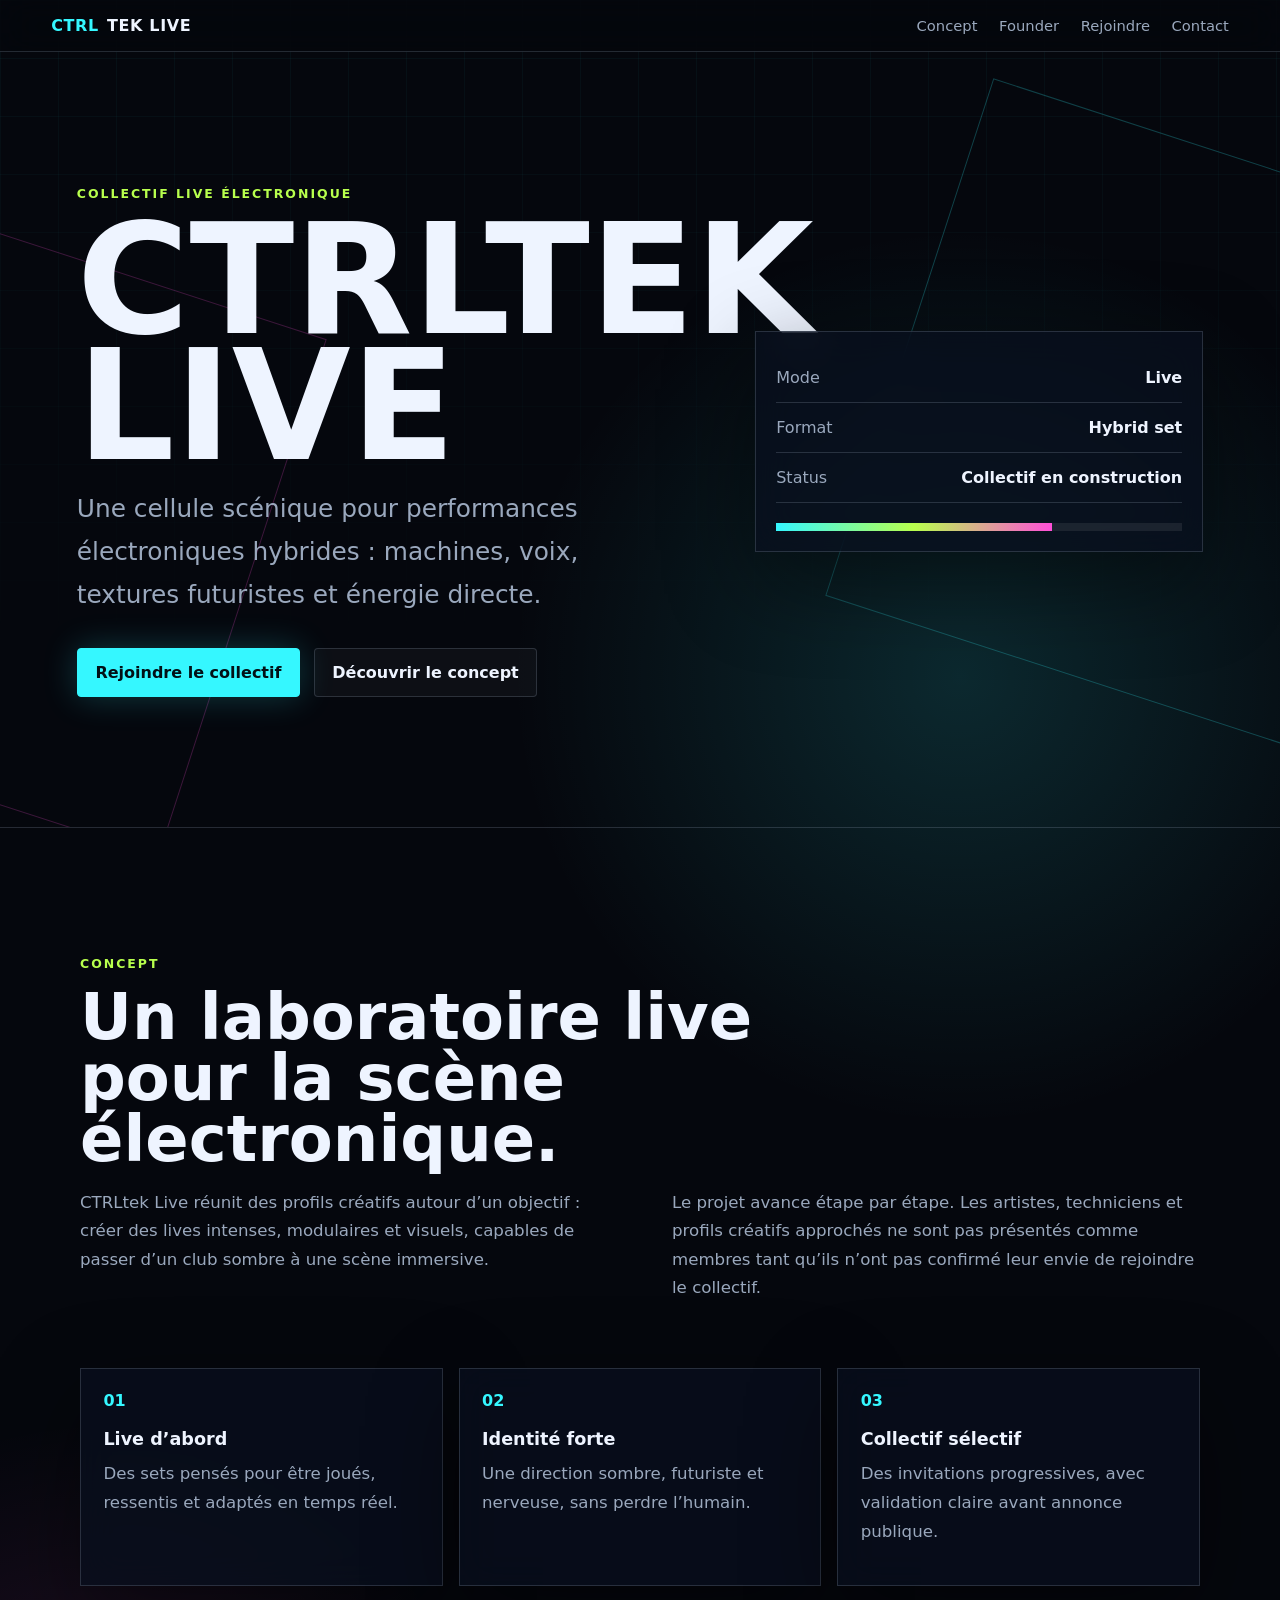
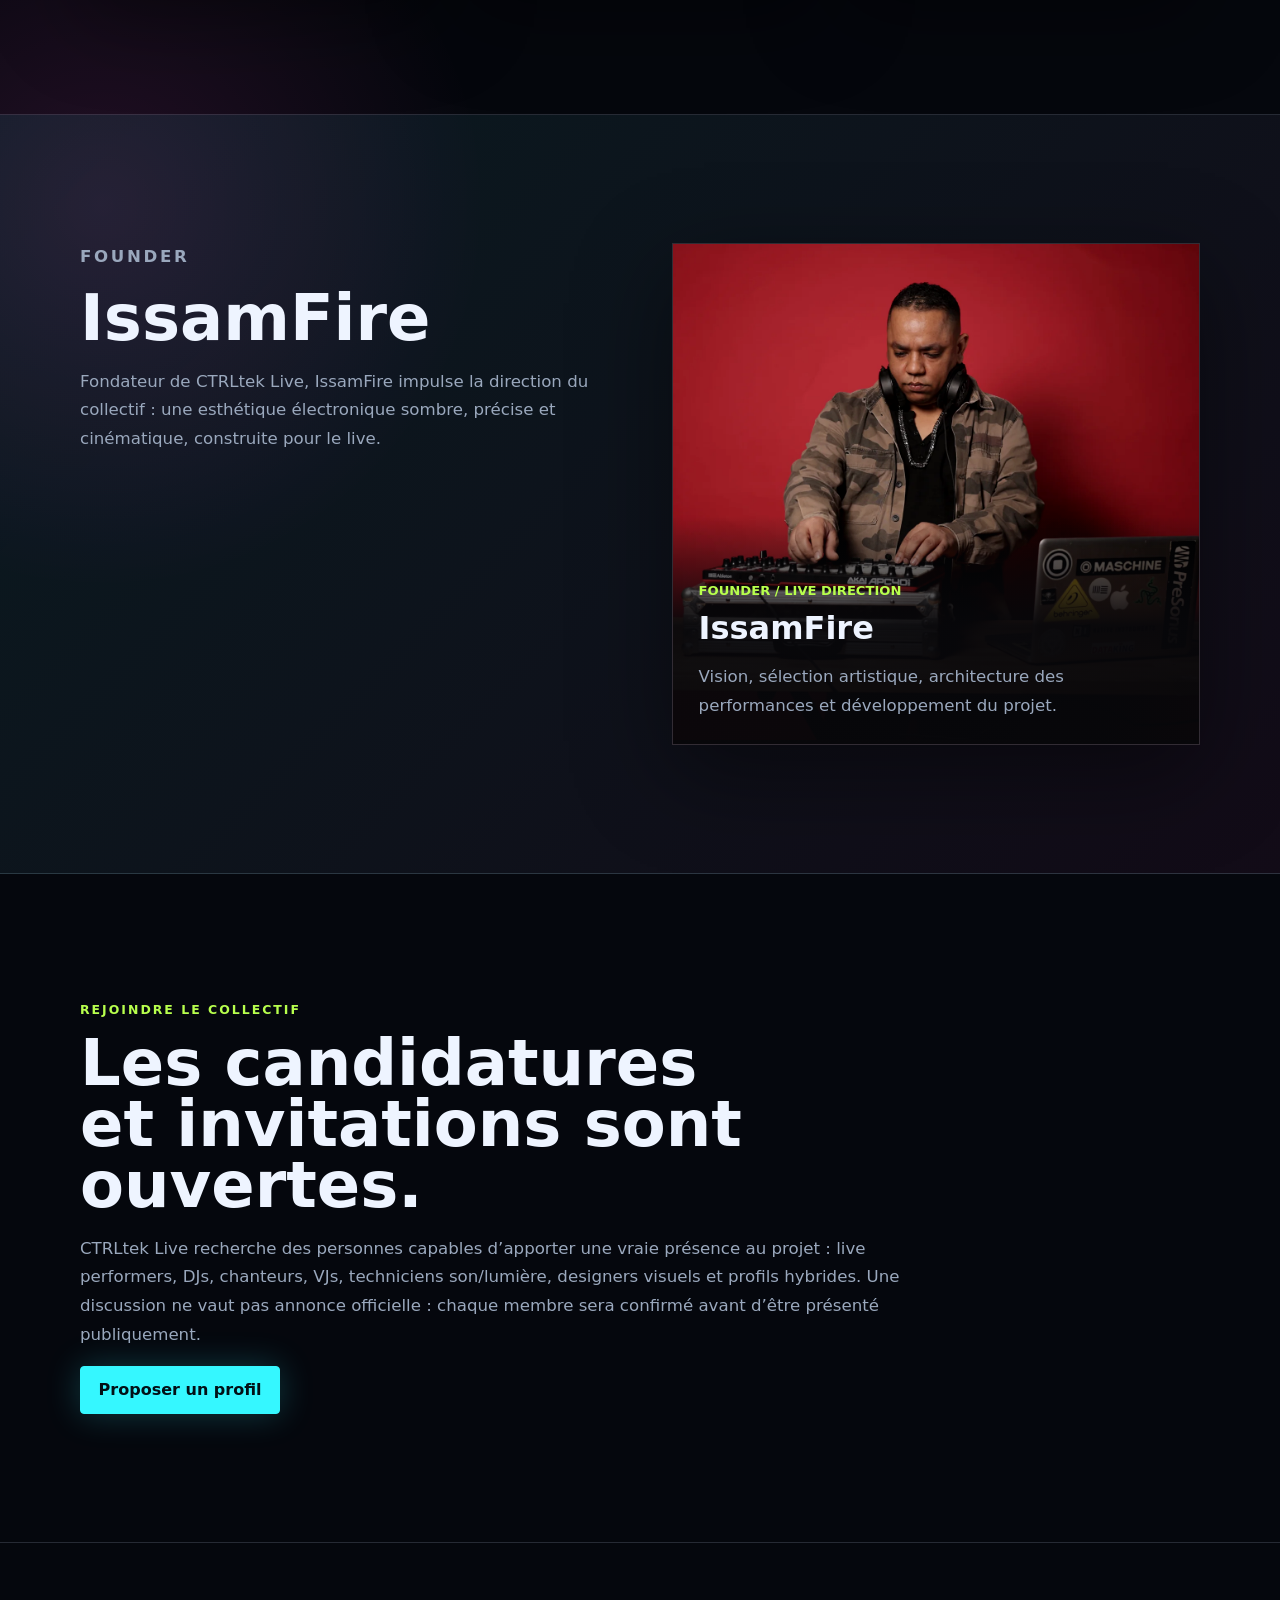
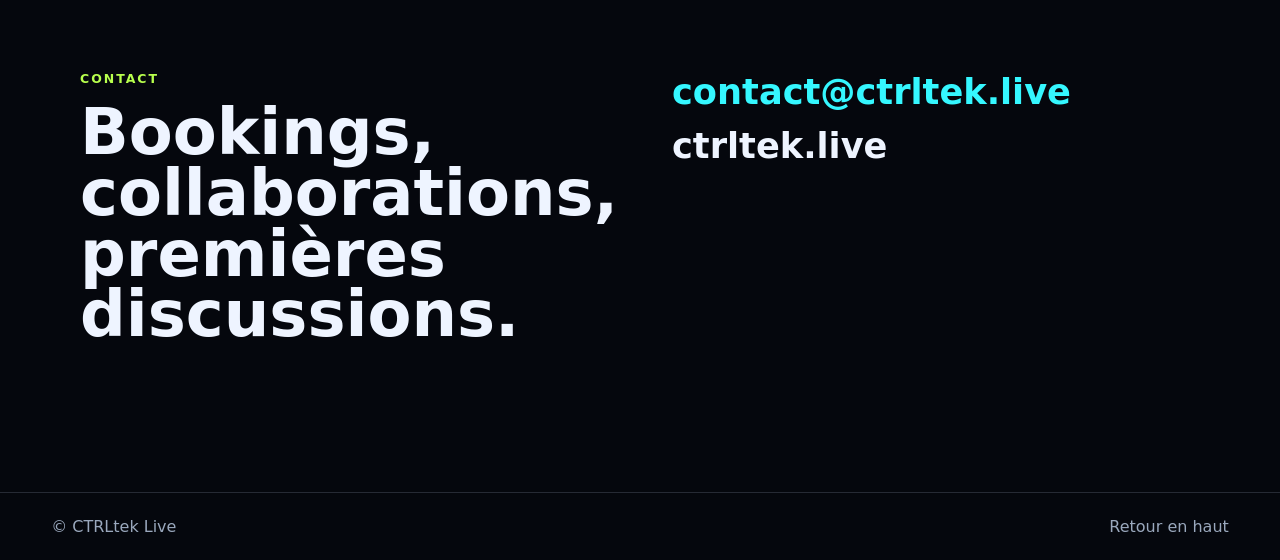
==== index.html @ afd97487 "Add files via upload" ====
<!doctype html>
<html lang="fr">
  <head>
    <meta charset="utf-8" />
    <meta name="viewport" content="width=device-width, initial-scale=1" />
    <title>CTRLtek Live | Collectif live électronique</title>
    <meta
      name="description"
      content="CTRLtek Live est un collectif live électronique fondé par IssamFire, pensé pour des performances immersives, hybrides et futuristes."
    />
    <meta property="og:title" content="CTRLtek Live" />
    <meta
      property="og:description"
      content="Collectif live électronique fondé par IssamFire. Performances immersives, machines, voix, énergie club et précision scénique."
    />
    <meta property="og:type" content="website" />
    <meta name="theme-color" content="#05070d" />
    <link rel="stylesheet" href="styles.css" />
  </head>
  <body>
    <header class="site-header" aria-label="Navigation principale">
      <a class="brand" href="#accueil" aria-label="CTRLtek Live accueil">
        <span class="brand-mark">CTRL</span><span>tek Live</span>
      </a>
      <nav>
        <a href="#concept">Concept</a>
        <a href="#founder">Founder</a>
        <a href="#rejoindre">Rejoindre</a>
        <a href="#contact">Contact</a>
      </nav>
    </header>

    <main>
      <section id="accueil" class="hero section-band">
        <div class="hero-grid" aria-hidden="true"></div>
        <div class="signal-orbit signal-one"></div>
        <div class="signal-orbit signal-two"></div>
        <div class="hero-content">
          <p class="eyebrow">Collectif live électronique</p>
          <h1>CTRLtek Live</h1>
          <p class="hero-copy">
            Une cellule scénique pour performances électroniques hybrides :
            machines, voix, textures futuristes et énergie directe.
          </p>
          <div class="hero-actions">
            <a class="button primary" href="#rejoindre">Rejoindre le collectif</a>
            <a class="button ghost" href="#concept">Découvrir le concept</a>
          </div>
        </div>
        <aside class="live-panel" aria-label="Signal CTRLtek Live">
          <div class="panel-row">
            <span>Mode</span>
            <strong>Live</strong>
          </div>
          <div class="panel-row">
            <span>Format</span>
            <strong>Hybrid set</strong>
          </div>
          <div class="panel-row">
            <span>Status</span>
            <strong>Collectif en construction</strong>
          </div>
          <div class="meter" aria-hidden="true"><span></span></div>
        </aside>
      </section>

      <section id="concept" class="section-band concept">
        <div class="section-inner">
          <p class="eyebrow">Concept</p>
          <h2>Un laboratoire live pour la scène électronique.</h2>
          <div class="split">
            <p>
              CTRLtek Live réunit des profils créatifs autour d’un objectif :
              créer des lives intenses, modulaires et visuels, capables de
              passer d’un club sombre à une scène immersive.
            </p>
            <p>
              Le projet avance étape par étape. Les artistes, techniciens et
              profils créatifs approchés ne sont pas présentés comme membres
              tant qu’ils n’ont pas confirmé leur envie de rejoindre le collectif.
            </p>
          </div>
          <div class="principles">
            <article>
              <span>01</span>
              <h3>Live d’abord</h3>
              <p>Des sets pensés pour être joués, ressentis et adaptés en temps réel.</p>
            </article>
            <article>
              <span>02</span>
              <h3>Identité forte</h3>
              <p>Une direction sombre, futuriste et nerveuse, sans perdre l’humain.</p>
            </article>
            <article>
              <span>03</span>
              <h3>Collectif sélectif</h3>
              <p>Des invitations progressives, avec validation claire avant annonce publique.</p>
            </article>
          </div>
        </div>
      </section>

      <section id="founder" class="section-band founder">
        <div class="section-inner founder-layout">
          <div>
            <p class="eyebrow">Founder</p>
            <h2>IssamFire</h2>
            <p>
              Fondateur de CTRLtek Live, IssamFire impulse la direction du
              collectif : une esthétique électronique sombre, précise et
              cinématique, construite pour le live.
            </p>
          </div>
          <figure class="founder-card">
            <img
              src="assets/issamfire-founder.webp"
              alt="IssamFire en performance live avec son contrôleur et son ordinateur"
              width="1800"
              height="1200"
              loading="lazy"
            />
            <figcaption class="founder-caption">
              <span class="role">Founder / Live direction</span>
              <strong>IssamFire</strong>
              <p>
                Vision, sélection artistique, architecture des performances et
                développement du projet.
              </p>
            </figcaption>
          </figure>
        </div>
      </section>

      <section id="rejoindre" class="section-band join">
        <div class="section-inner">
          <p class="eyebrow">Rejoindre le collectif</p>
          <h2>Les candidatures et invitations sont ouvertes.</h2>
          <p class="wide-copy">
            CTRLtek Live recherche des personnes capables d’apporter une vraie
            présence au projet : live performers, DJs, chanteurs, VJs, techniciens
            son/lumière, designers visuels et profils hybrides. Une discussion
            ne vaut pas annonce officielle : chaque membre sera confirmé avant
            d’être présenté publiquement.
          </p>
          <a class="button primary" href="mailto:contact@ctrltek.live?subject=Rejoindre%20CTRLtek%20Live">
            Proposer un profil
          </a>
        </div>
      </section>

      <section id="contact" class="section-band contact">
        <div class="section-inner contact-layout">
          <div>
            <p class="eyebrow">Contact</p>
            <h2>Bookings, collaborations, premières discussions.</h2>
          </div>
          <div class="contact-lines">
            <a href="mailto:contact@ctrltek.live">contact@ctrltek.live</a>
            <span>ctrltek.live</span>
          </div>
        </div>
      </section>
    </main>

    <footer>
      <span>© <span id="year"></span> CTRLtek Live</span>
      <a href="#accueil">Retour en haut</a>
    </footer>

    <script src="script.js"></script>
  </body>
</html>
---- styles.css ----
:root {
  color-scheme: dark;
  --bg: #05070d;
  --bg-soft: #0a1020;
  --text: #eef4ff;
  --muted: #9aa8bd;
  --line: rgba(154, 168, 189, 0.22);
  --cyan: #35f7ff;
  --acid: #b8ff4d;
  --pink: #ff4fd8;
  --panel: rgba(9, 16, 30, 0.74);
  --shadow: 0 28px 90px rgba(0, 0, 0, 0.45);
}

* {
  box-sizing: border-box;
}

html {
  scroll-behavior: smooth;
}

body {
  margin: 0;
  font-family:
    Inter, ui-sans-serif, system-ui, -apple-system, BlinkMacSystemFont, "Segoe UI",
    sans-serif;
  background:
    radial-gradient(circle at 75% 18%, rgba(53, 247, 255, 0.14), transparent 28rem),
    radial-gradient(circle at 8% 48%, rgba(255, 79, 216, 0.12), transparent 24rem),
    var(--bg);
  color: var(--text);
  min-height: 100vh;
}

a {
  color: inherit;
}

.site-header {
  position: fixed;
  z-index: 20;
  top: 0;
  left: 0;
  right: 0;
  display: flex;
  align-items: center;
  justify-content: space-between;
  gap: 1.5rem;
  padding: 1rem clamp(1rem, 4vw, 3.5rem);
  border-bottom: 1px solid var(--line);
  background: rgba(5, 7, 13, 0.76);
  backdrop-filter: blur(18px);
}

.brand {
  display: inline-flex;
  align-items: center;
  gap: 0.5rem;
  font-weight: 800;
  text-decoration: none;
  letter-spacing: 0.04em;
  text-transform: uppercase;
}

.brand-mark {
  color: var(--cyan);
}

nav {
  display: flex;
  align-items: center;
  gap: clamp(0.65rem, 2vw, 1.35rem);
  color: var(--muted);
  font-size: 0.92rem;
}

nav a,
footer a {
  text-decoration: none;
}

nav a:hover,
footer a:hover {
  color: var(--cyan);
}

.section-band {
  position: relative;
  border-bottom: 1px solid var(--line);
  overflow: hidden;
}

.hero {
  min-height: 92vh;
  display: grid;
  grid-template-columns: minmax(0, 1fr) minmax(18rem, 28rem);
  align-items: center;
  gap: clamp(2rem, 6vw, 6rem);
  padding: 7.5rem clamp(1rem, 6vw, 5rem) 4rem;
}

.hero-grid {
  position: absolute;
  inset: 0;
  opacity: 0.34;
  background-image:
    linear-gradient(rgba(53, 247, 255, 0.12) 1px, transparent 1px),
    linear-gradient(90deg, rgba(53, 247, 255, 0.12) 1px, transparent 1px);
  background-size: 58px 58px;
  mask-image: linear-gradient(to bottom, black, transparent 82%);
}

.signal-orbit {
  position: absolute;
  width: 34rem;
  aspect-ratio: 1;
  border: 1px solid rgba(53, 247, 255, 0.24);
  transform: rotate(18deg);
}

.signal-one {
  right: -10rem;
  top: 18%;
}

.signal-two {
  left: -18rem;
  bottom: 5%;
  border-color: rgba(255, 79, 216, 0.22);
}

.hero-content,
.live-panel,
.section-inner {
  position: relative;
  z-index: 1;
}

.eyebrow {
  margin: 0 0 1rem;
  color: var(--acid);
  font-size: 0.78rem;
  font-weight: 800;
  letter-spacing: 0.16em;
  text-transform: uppercase;
}

h1,
h2,
h3,
p {
  margin-top: 0;
}

h1 {
  margin-bottom: 1.2rem;
  max-width: 10ch;
  font-size: clamp(4rem, 12vw, 10.5rem);
  line-height: 0.82;
  letter-spacing: 0;
  text-transform: uppercase;
}

h2 {
  margin-bottom: 1.2rem;
  max-width: 16ch;
  font-size: clamp(2.2rem, 5vw, 5rem);
  line-height: 0.95;
  letter-spacing: 0;
}

h3 {
  margin-bottom: 0.7rem;
  font-size: 1.1rem;
}

.hero-copy,
.wide-copy,
.split p,
.founder p,
.principles p,
.founder-card p {
  color: var(--muted);
  font-size: 1.04rem;
  line-height: 1.72;
}

.hero-copy {
  max-width: 42rem;
  font-size: clamp(1.15rem, 2vw, 1.55rem);
}

.hero-actions {
  display: flex;
  flex-wrap: wrap;
  gap: 0.85rem;
  margin-top: 2rem;
}

.button {
  display: inline-flex;
  align-items: center;
  justify-content: center;
  min-height: 3rem;
  padding: 0.85rem 1.1rem;
  border: 1px solid var(--line);
  border-radius: 4px;
  font-weight: 800;
  text-decoration: none;
}

.button.primary {
  background: var(--cyan);
  color: #021016;
  border-color: var(--cyan);
  box-shadow: 0 0 34px rgba(53, 247, 255, 0.22);
}

.button.ghost {
  color: var(--text);
  background: rgba(255, 255, 255, 0.035);
}

.live-panel,
.founder-card,
.principles article {
  border: 1px solid var(--line);
  background: var(--panel);
  box-shadow: var(--shadow);
  backdrop-filter: blur(18px);
}

.live-panel {
  padding: 1.25rem;
  max-width: 28rem;
}

.panel-row {
  display: flex;
  justify-content: space-between;
  gap: 1rem;
  padding: 0.95rem 0;
  border-bottom: 1px solid var(--line);
}

.panel-row span {
  color: var(--muted);
}

.panel-row strong {
  text-align: right;
}

.meter {
  height: 0.45rem;
  margin-top: 1.25rem;
  background: rgba(255, 255, 255, 0.08);
  overflow: hidden;
}

.meter span {
  display: block;
  width: 68%;
  height: 100%;
  background: linear-gradient(90deg, var(--cyan), var(--acid), var(--pink));
  animation: pulse 2.4s ease-in-out infinite;
}

.section-inner {
  width: min(1120px, calc(100% - 2rem));
  margin: 0 auto;
  padding: clamp(4.5rem, 10vw, 8rem) 0;
}

.split,
.founder-layout,
.contact-layout {
  display: grid;
  grid-template-columns: minmax(0, 1fr) minmax(0, 1fr);
  gap: clamp(1.5rem, 5vw, 4rem);
}

.principles {
  display: grid;
  grid-template-columns: repeat(3, minmax(0, 1fr));
  gap: 1rem;
  margin-top: 3rem;
}

.principles article {
  padding: 1.4rem;
}

.principles span {
  display: block;
  margin-bottom: 1.2rem;
  color: var(--cyan);
  font-weight: 900;
}

.founder {
  background: linear-gradient(135deg, rgba(53, 247, 255, 0.08), rgba(255, 79, 216, 0.05));
}

.founder-card {
  align-self: start;
  position: relative;
  min-height: 31rem;
  margin: 0;
  overflow: hidden;
  background: #14090d;
}

.founder-card img {
  width: 100%;
  height: 100%;
  min-height: 31rem;
  object-fit: cover;
  object-position: 53% center;
  filter: saturate(0.92) contrast(1.05);
}

.founder-caption {
  position: absolute;
  inset: auto 0 0;
  padding: 4rem 1.6rem 1.5rem;
  background: linear-gradient(transparent, rgba(7, 7, 10, 0.96) 48%);
}

.founder-caption strong {
  display: block;
  margin: 0.6rem 0 1rem;
  font-size: 2rem;
}

.founder-caption p {
  max-width: 32rem;
  margin-bottom: 0;
}

.role {
  color: var(--acid);
  font-size: 0.82rem;
  font-weight: 800;
  text-transform: uppercase;
}

.wide-copy {
  max-width: 52rem;
}

.contact-lines {
  display: grid;
  gap: 0.8rem;
  align-content: start;
  font-size: clamp(1.25rem, 3vw, 2.2rem);
  font-weight: 800;
}

.contact-lines a {
  color: var(--cyan);
  text-decoration: none;
}

footer {
  display: flex;
  justify-content: space-between;
  gap: 1rem;
  padding: 1.5rem clamp(1rem, 4vw, 3.5rem);
  color: var(--muted);
}

@keyframes pulse {
  0%,
  100% {
    transform: translateX(-10%);
  }
  50% {
    transform: translateX(54%);
  }
}

@media (max-width: 820px) {
  .site-header {
    position: sticky;
    align-items: flex-start;
    flex-direction: column;
  }

  nav {
    width: 100%;
    overflow-x: auto;
    padding-bottom: 0.2rem;
  }

  .hero,
  .split,
  .founder-layout,
  .contact-layout,
  .principles {
    grid-template-columns: 1fr;
  }

  .hero {
    min-height: auto;
    padding-top: 4.8rem;
  }

  h1 {
    font-size: clamp(3.7rem, 22vw, 6rem);
  }

  h2 {
    font-size: clamp(2.1rem, 13vw, 3.4rem);
  }

  footer {
    flex-direction: column;
  }
}
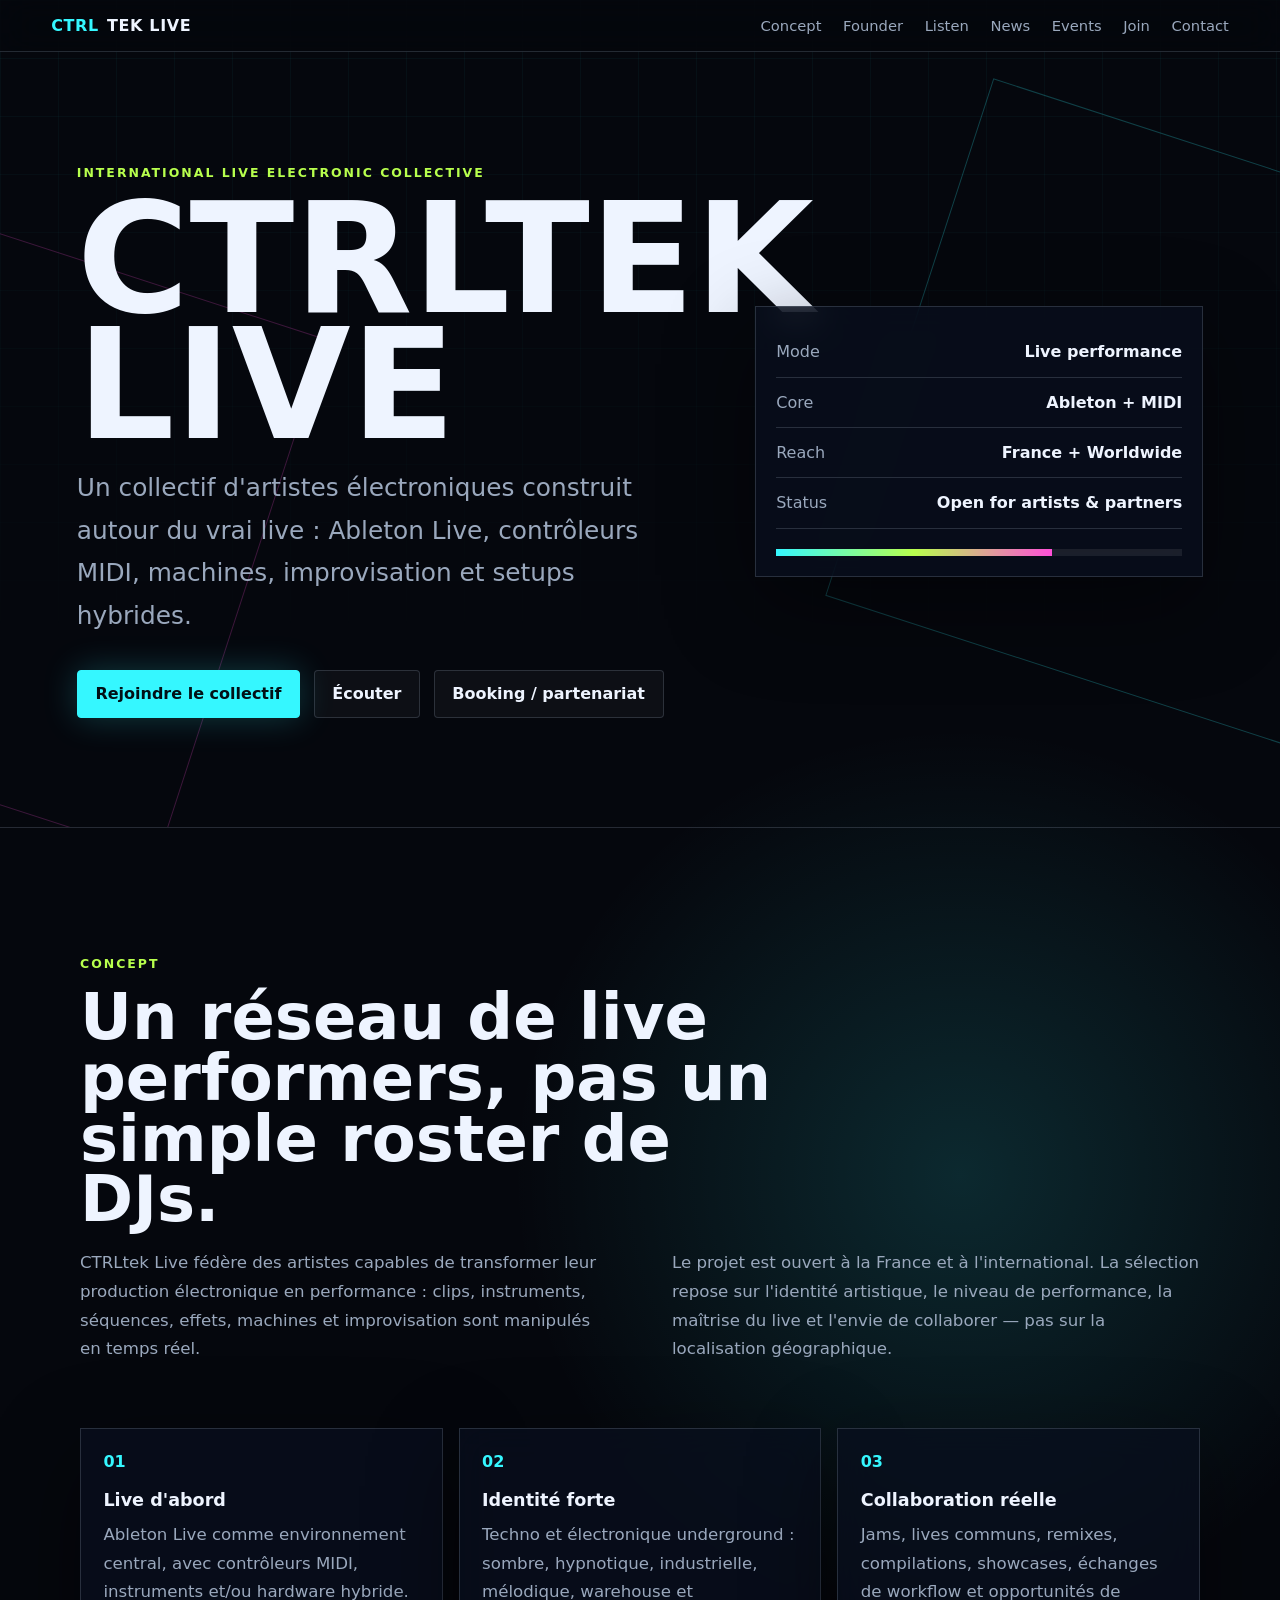
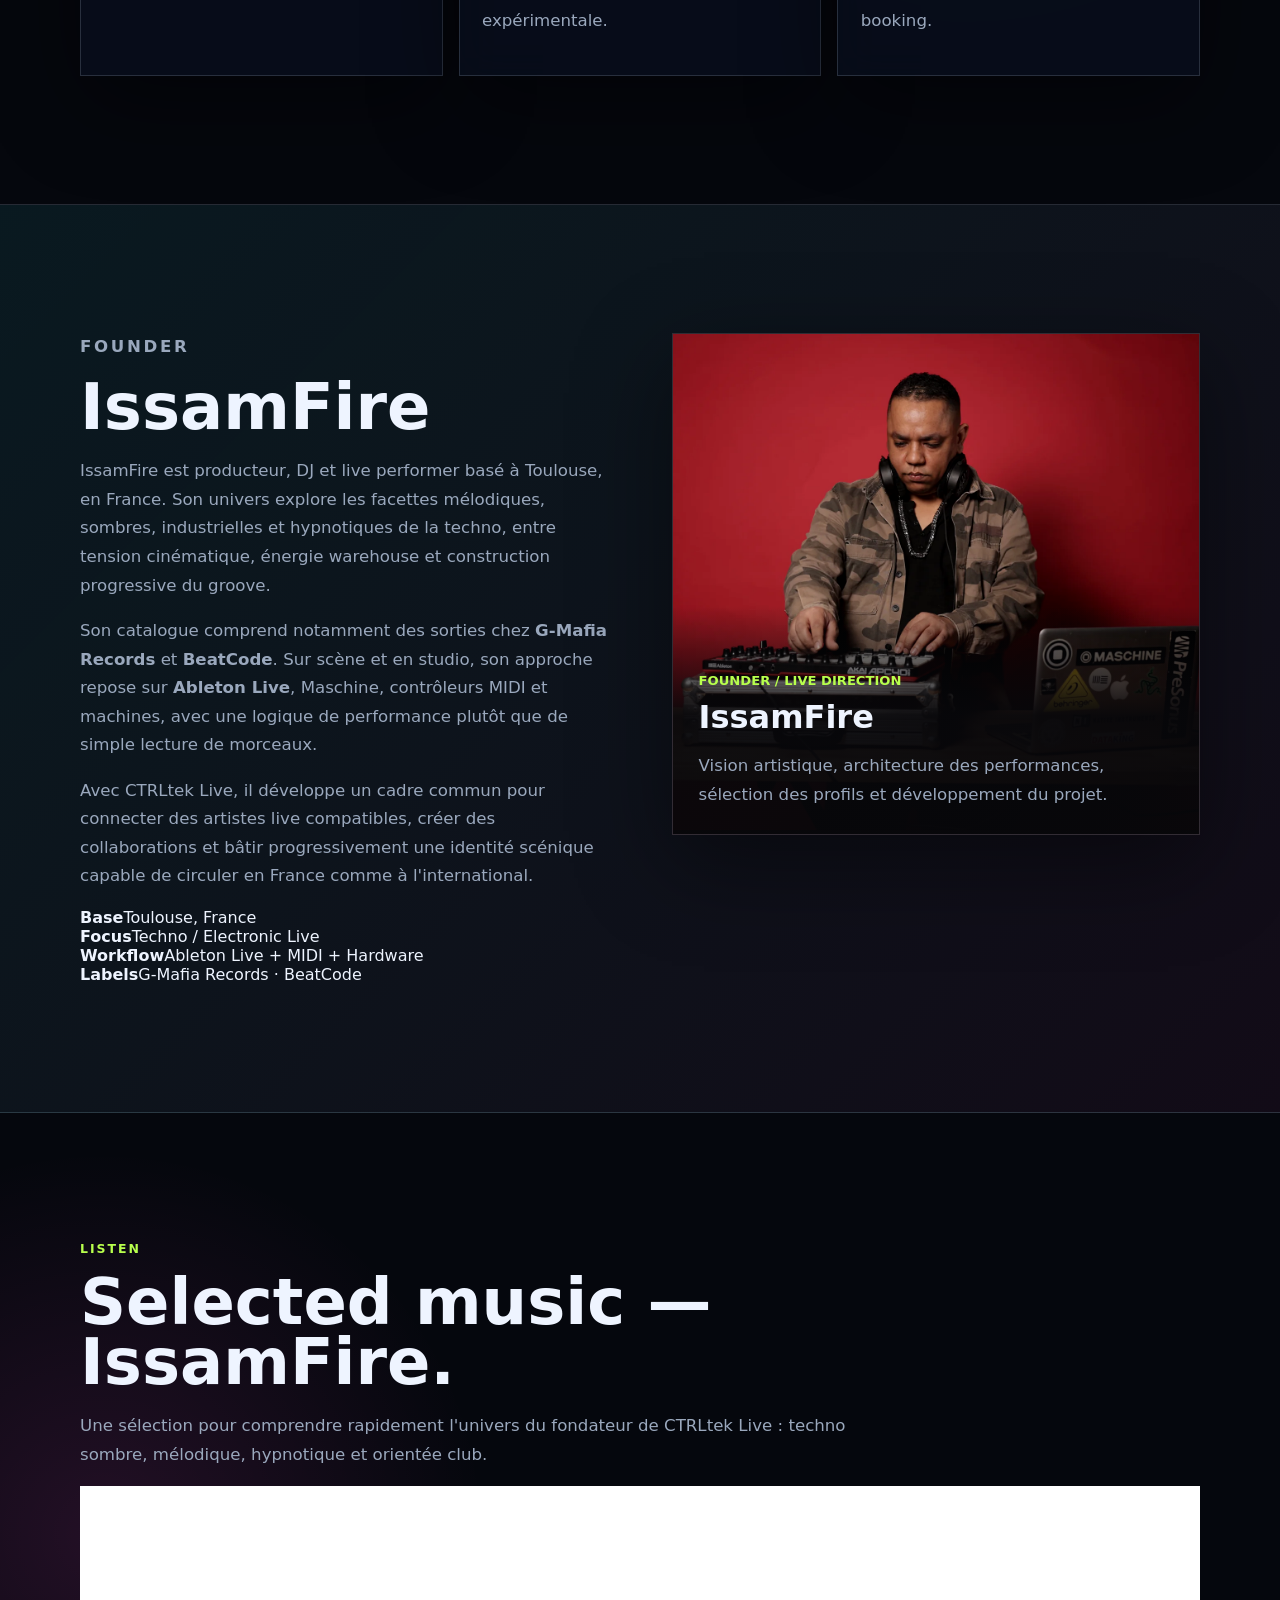
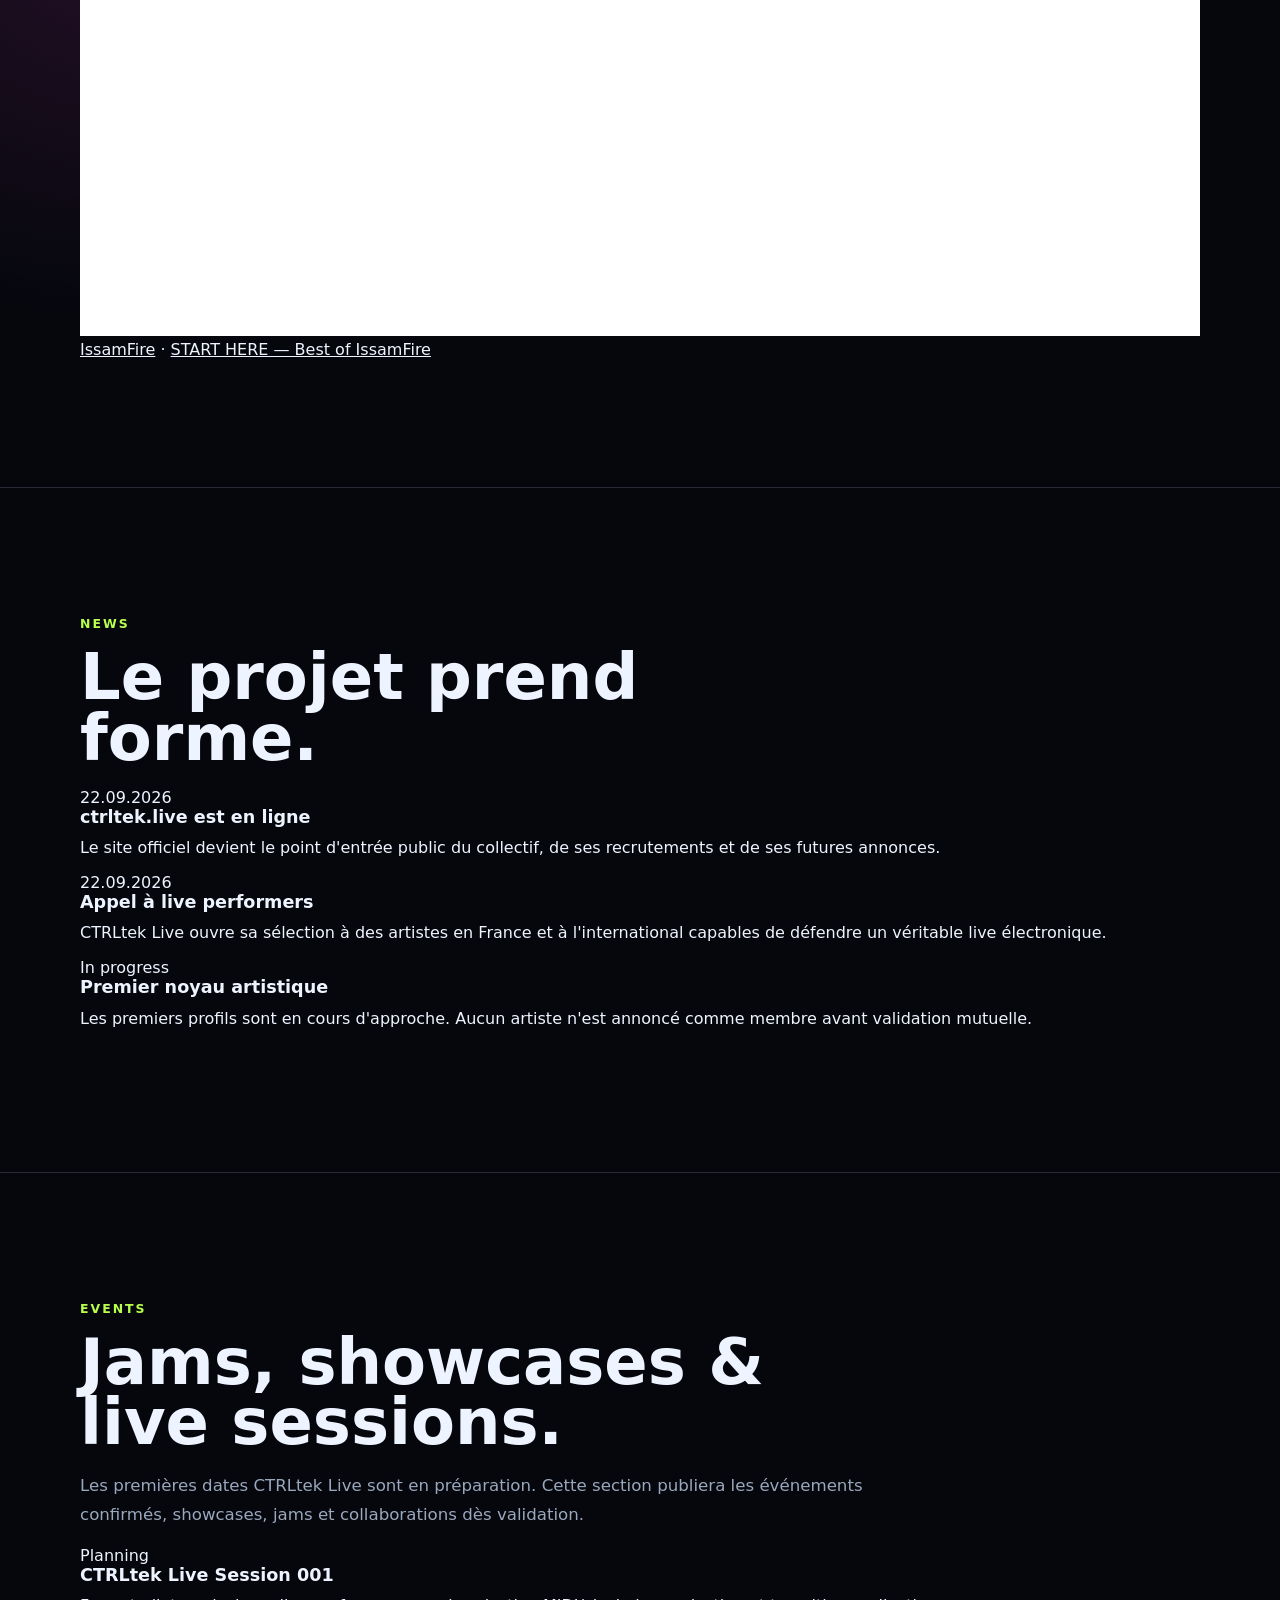
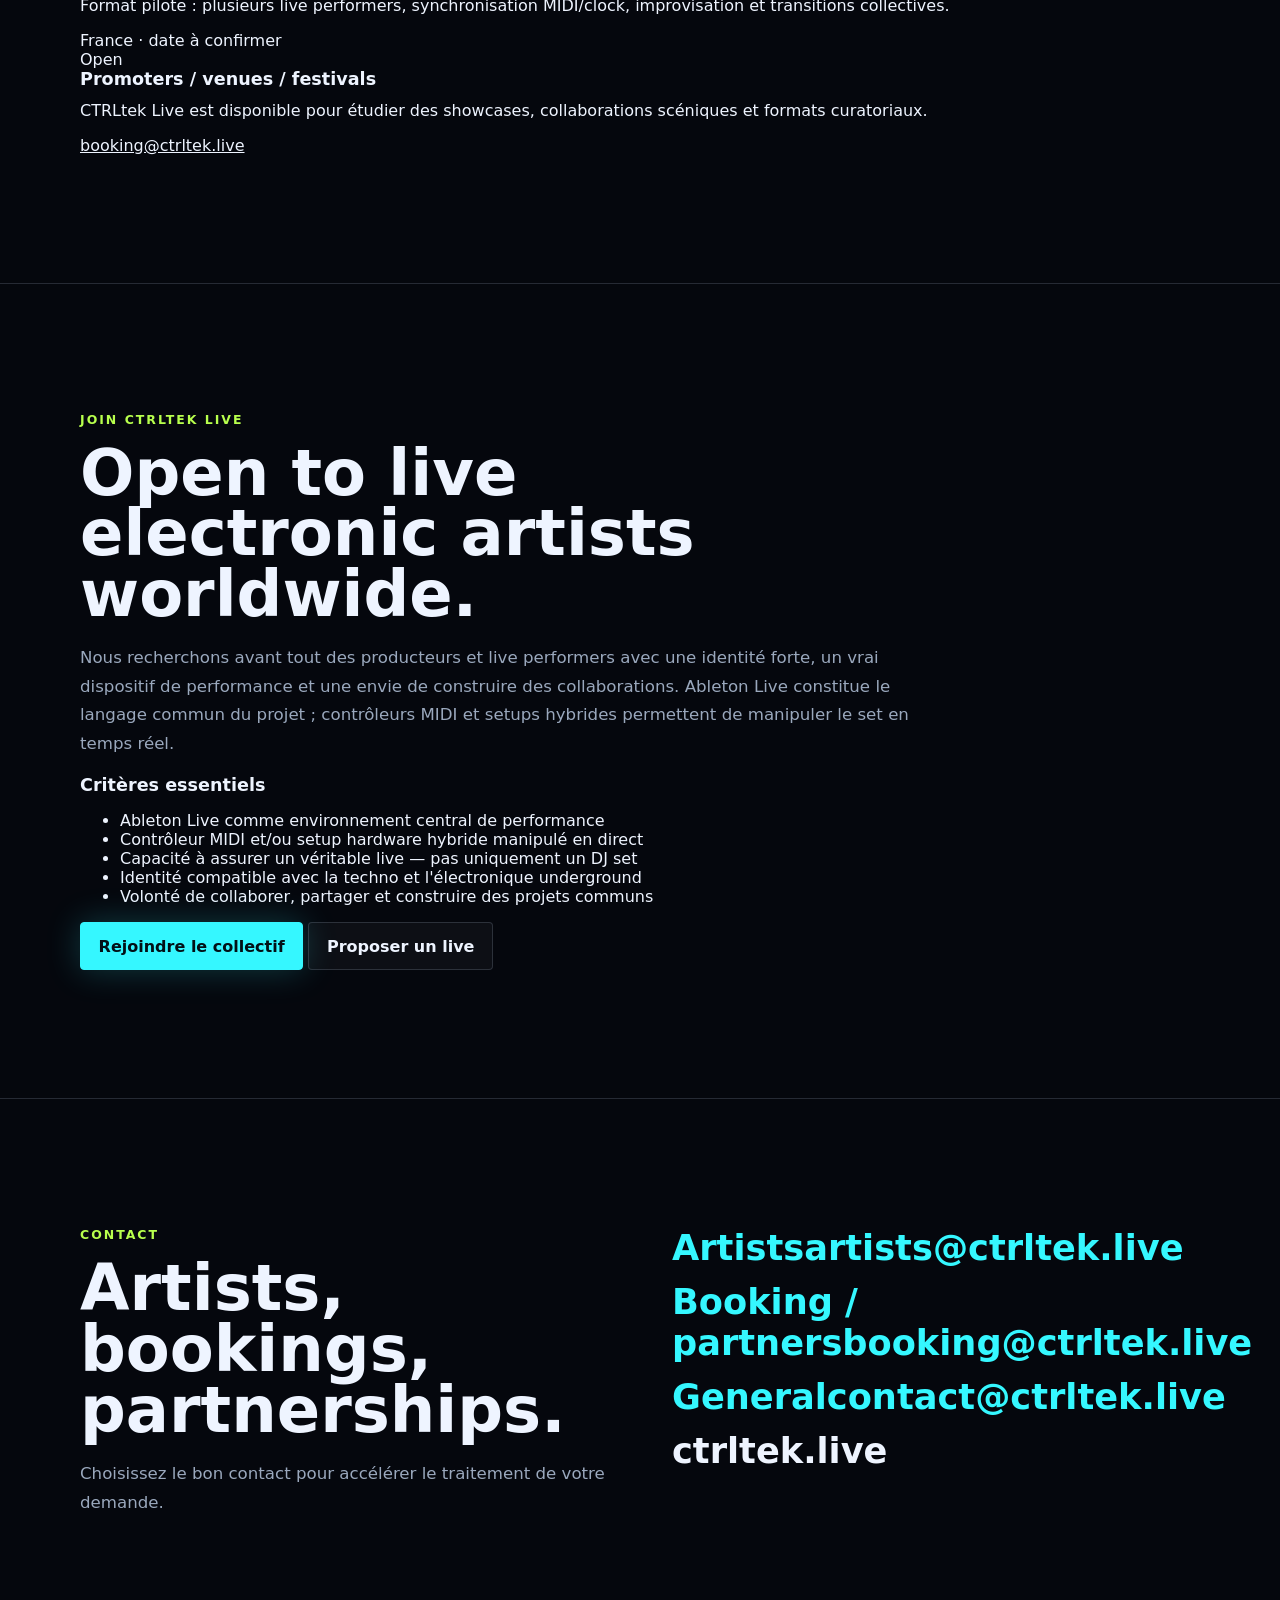
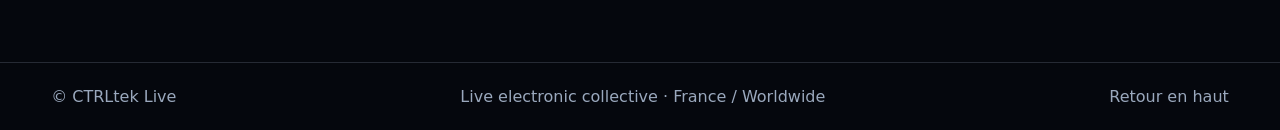
==== commit db72a681: "Enrich CTRLtek Live site content and contact flows" ====
--- a/index.html
+++ b/index.html
@@ -3,17 +3,18 @@
   <head>
     <meta charset="utf-8" />
     <meta name="viewport" content="width=device-width, initial-scale=1" />
-    <title>CTRLtek Live | Collectif live électronique</title>
+    <title>CTRLtek Live | International Live Electronic Collective</title>
     <meta
       name="description"
-      content="CTRLtek Live est un collectif live électronique fondé par IssamFire, pensé pour des performances immersives, hybrides et futuristes."
+      content="CTRLtek Live est un collectif international d'artistes électroniques live fondé par IssamFire : Ableton Live, contrôleurs MIDI, machines et performances hybrides."
     />
     <meta property="og:title" content="CTRLtek Live" />
     <meta
       property="og:description"
-      content="Collectif live électronique fondé par IssamFire. Performances immersives, machines, voix, énergie club et précision scénique."
+      content="International live electronic collective — Ableton Live, MIDI controllers, machines and hybrid performance."
     />
     <meta property="og:type" content="website" />
+    <meta property="og:url" content="https://ctrltek.live" />
     <meta name="theme-color" content="#05070d" />
     <link rel="stylesheet" href="styles.css" />
   </head>
@@ -25,7 +26,10 @@
       <nav>
         <a href="#concept">Concept</a>
         <a href="#founder">Founder</a>
-        <a href="#rejoindre">Rejoindre</a>
+        <a href="#listen">Listen</a>
+        <a href="#news">News</a>
+        <a href="#events">Events</a>
+        <a href="#rejoindre">Join</a>
         <a href="#contact">Contact</a>
       </nav>
     </header>
@@ -36,29 +40,34 @@
         <div class="signal-orbit signal-one"></div>
         <div class="signal-orbit signal-two"></div>
         <div class="hero-content">
-          <p class="eyebrow">Collectif live électronique</p>
+          <p class="eyebrow">International live electronic collective</p>
           <h1>CTRLtek Live</h1>
           <p class="hero-copy">
-            Une cellule scénique pour performances électroniques hybrides :
-            machines, voix, textures futuristes et énergie directe.
+            Un collectif d'artistes électroniques construit autour du vrai live :
+            Ableton Live, contrôleurs MIDI, machines, improvisation et setups hybrides.
           </p>
           <div class="hero-actions">
             <a class="button primary" href="#rejoindre">Rejoindre le collectif</a>
-            <a class="button ghost" href="#concept">Découvrir le concept</a>
+            <a class="button ghost" href="#listen">Écouter</a>
+            <a class="button ghost" href="mailto:booking@ctrltek.live?subject=Booking%20%2F%20partenariat%20-%20CTRLtek%20Live">Booking / partenariat</a>
           </div>
         </div>
         <aside class="live-panel" aria-label="Signal CTRLtek Live">
           <div class="panel-row">
             <span>Mode</span>
-            <strong>Live</strong>
-          </div>
-          <div class="panel-row">
-            <span>Format</span>
-            <strong>Hybrid set</strong>
+            <strong>Live performance</strong>
+          </div>
+          <div class="panel-row">
+            <span>Core</span>
+            <strong>Ableton + MIDI</strong>
+          </div>
+          <div class="panel-row">
+            <span>Reach</span>
+            <strong>France + Worldwide</strong>
           </div>
           <div class="panel-row">
             <span>Status</span>
-            <strong>Collectif en construction</strong>
+            <strong>Open for artists & partners</strong>
           </div>
           <div class="meter" aria-hidden="true"><span></span></div>
         </aside>
@@ -67,34 +76,34 @@
       <section id="concept" class="section-band concept">
         <div class="section-inner">
           <p class="eyebrow">Concept</p>
-          <h2>Un laboratoire live pour la scène électronique.</h2>
+          <h2>Un réseau de live performers, pas un simple roster de DJs.</h2>
           <div class="split">
             <p>
-              CTRLtek Live réunit des profils créatifs autour d’un objectif :
-              créer des lives intenses, modulaires et visuels, capables de
-              passer d’un club sombre à une scène immersive.
-            </p>
-            <p>
-              Le projet avance étape par étape. Les artistes, techniciens et
-              profils créatifs approchés ne sont pas présentés comme membres
-              tant qu’ils n’ont pas confirmé leur envie de rejoindre le collectif.
+              CTRLtek Live fédère des artistes capables de transformer leur production
+              électronique en performance : clips, instruments, séquences, effets,
+              machines et improvisation sont manipulés en temps réel.
+            </p>
+            <p>
+              Le projet est ouvert à la France et à l'international. La sélection repose
+              sur l'identité artistique, le niveau de performance, la maîtrise du live et
+              l'envie de collaborer — pas sur la localisation géographique.
             </p>
           </div>
           <div class="principles">
             <article>
               <span>01</span>
-              <h3>Live d’abord</h3>
-              <p>Des sets pensés pour être joués, ressentis et adaptés en temps réel.</p>
+              <h3>Live d'abord</h3>
+              <p>Ableton Live comme environnement central, avec contrôleurs MIDI, instruments et/ou hardware hybride.</p>
             </article>
             <article>
               <span>02</span>
               <h3>Identité forte</h3>
-              <p>Une direction sombre, futuriste et nerveuse, sans perdre l’humain.</p>
+              <p>Techno et électronique underground : sombre, hypnotique, industrielle, mélodique, warehouse et expérimentale.</p>
             </article>
             <article>
               <span>03</span>
-              <h3>Collectif sélectif</h3>
-              <p>Des invitations progressives, avec validation claire avant annonce publique.</p>
+              <h3>Collaboration réelle</h3>
+              <p>Jams, lives communs, remixes, compilations, showcases, échanges de workflow et opportunités de booking.</p>
             </article>
           </div>
         </div>
@@ -102,14 +111,32 @@
 
       <section id="founder" class="section-band founder">
         <div class="section-inner founder-layout">
-          <div>
+          <div class="founder-copy">
             <p class="eyebrow">Founder</p>
             <h2>IssamFire</h2>
             <p>
-              Fondateur de CTRLtek Live, IssamFire impulse la direction du
-              collectif : une esthétique électronique sombre, précise et
-              cinématique, construite pour le live.
-            </p>
+              IssamFire est producteur, DJ et live performer basé à Toulouse, en France.
+              Son univers explore les facettes mélodiques, sombres, industrielles et
+              hypnotiques de la techno, entre tension cinématique, énergie warehouse et
+              construction progressive du groove.
+            </p>
+            <p>
+              Son catalogue comprend notamment des sorties chez <strong>G-Mafia Records</strong>
+              et <strong>BeatCode</strong>. Sur scène et en studio, son approche repose sur
+              <strong>Ableton Live</strong>, Maschine, contrôleurs MIDI et machines, avec une
+              logique de performance plutôt que de simple lecture de morceaux.
+            </p>
+            <p>
+              Avec CTRLtek Live, il développe un cadre commun pour connecter des artistes
+              live compatibles, créer des collaborations et bâtir progressivement une
+              identité scénique capable de circuler en France comme à l'international.
+            </p>
+            <div class="credibility-grid" aria-label="Repères IssamFire">
+              <div><strong>Base</strong><span>Toulouse, France</span></div>
+              <div><strong>Focus</strong><span>Techno / Electronic Live</span></div>
+              <div><strong>Workflow</strong><span>Ableton Live + MIDI + Hardware</span></div>
+              <div><strong>Labels</strong><span>G-Mafia Records · BeatCode</span></div>
+            </div>
           </div>
           <figure class="founder-card">
             <img
@@ -123,28 +150,116 @@
               <span class="role">Founder / Live direction</span>
               <strong>IssamFire</strong>
               <p>
-                Vision, sélection artistique, architecture des performances et
-                développement du projet.
+                Vision artistique, architecture des performances, sélection des profils
+                et développement du projet.
               </p>
             </figcaption>
           </figure>
         </div>
       </section>
 
+      <section id="listen" class="section-band listen">
+        <div class="section-inner">
+          <p class="eyebrow">Listen</p>
+          <h2>Selected music — IssamFire.</h2>
+          <p class="wide-copy">
+            Une sélection pour comprendre rapidement l'univers du fondateur de CTRLtek Live :
+            techno sombre, mélodique, hypnotique et orientée club.
+          </p>
+          <div class="soundcloud-frame">
+            <iframe
+              width="100%"
+              height="450"
+              scrolling="no"
+              frameborder="no"
+              allow="autoplay; encrypted-media"
+              title="START HERE — Best of IssamFire sur SoundCloud"
+              src="https://w.soundcloud.com/player/?url=https%3A//api.soundcloud.com/playlists/soundcloud%253Aplaylists%253A2248486841&color=%23ff5500&auto_play=false&hide_related=false&show_comments=true&show_user=true&show_reposts=false&show_teaser=true"
+            ></iframe>
+            <div class="soundcloud-credit">
+              <a href="https://soundcloud.com/issamfire" title="IssamFire" target="_blank" rel="noreferrer">IssamFire</a>
+              <span> · </span>
+              <a href="https://soundcloud.com/issamfire/sets/start-here-best-of-issamfire" title="START HERE — Best of IssamFire" target="_blank" rel="noreferrer">START HERE — Best of IssamFire</a>
+            </div>
+          </div>
+        </div>
+      </section>
+
+      <section id="news" class="section-band news">
+        <div class="section-inner">
+          <p class="eyebrow">News</p>
+          <h2>Le projet prend forme.</h2>
+          <div class="news-grid">
+            <article class="content-card">
+              <time datetime="2026-09-22">22.09.2026</time>
+              <h3>ctrltek.live est en ligne</h3>
+              <p>Le site officiel devient le point d'entrée public du collectif, de ses recrutements et de ses futures annonces.</p>
+            </article>
+            <article class="content-card">
+              <time datetime="2026-09-22">22.09.2026</time>
+              <h3>Appel à live performers</h3>
+              <p>CTRLtek Live ouvre sa sélection à des artistes en France et à l'international capables de défendre un véritable live électronique.</p>
+            </article>
+            <article class="content-card">
+              <span class="status-pill">In progress</span>
+              <h3>Premier noyau artistique</h3>
+              <p>Les premiers profils sont en cours d'approche. Aucun artiste n'est annoncé comme membre avant validation mutuelle.</p>
+            </article>
+          </div>
+        </div>
+      </section>
+
+      <section id="events" class="section-band events">
+        <div class="section-inner">
+          <p class="eyebrow">Events</p>
+          <h2>Jams, showcases & live sessions.</h2>
+          <p class="wide-copy">
+            Les premières dates CTRLtek Live sont en préparation. Cette section publiera
+            les événements confirmés, showcases, jams et collaborations dès validation.
+          </p>
+          <div class="event-grid">
+            <article class="content-card event-card">
+              <span class="status-pill">Planning</span>
+              <h3>CTRLtek Live Session 001</h3>
+              <p>Format pilote : plusieurs live performers, synchronisation MIDI/clock, improvisation et transitions collectives.</p>
+              <span class="event-meta">France · date à confirmer</span>
+            </article>
+            <article class="content-card event-card">
+              <span class="status-pill">Open</span>
+              <h3>Promoters / venues / festivals</h3>
+              <p>CTRLtek Live est disponible pour étudier des showcases, collaborations scéniques et formats curatoriaux.</p>
+              <a class="text-link" href="mailto:booking@ctrltek.live?subject=Booking%20%2F%20partenariat%20-%20CTRLtek%20Live">booking@ctrltek.live</a>
+            </article>
+          </div>
+        </div>
+      </section>
+
       <section id="rejoindre" class="section-band join">
-        <div class="section-inner">
-          <p class="eyebrow">Rejoindre le collectif</p>
-          <h2>Les candidatures et invitations sont ouvertes.</h2>
-          <p class="wide-copy">
-            CTRLtek Live recherche des personnes capables d’apporter une vraie
-            présence au projet : live performers, DJs, chanteurs, VJs, techniciens
-            son/lumière, designers visuels et profils hybrides. Une discussion
-            ne vaut pas annonce officielle : chaque membre sera confirmé avant
-            d’être présenté publiquement.
-          </p>
-          <a class="button primary" href="mailto:contact@ctrltek.live?subject=Rejoindre%20CTRLtek%20Live">
-            Proposer un profil
-          </a>
+        <div class="section-inner join-layout">
+          <div>
+            <p class="eyebrow">Join CTRLtek Live</p>
+            <h2>Open to live electronic artists worldwide.</h2>
+            <p class="wide-copy">
+              Nous recherchons avant tout des producteurs et live performers avec une
+              identité forte, un vrai dispositif de performance et une envie de construire
+              des collaborations. Ableton Live constitue le langage commun du projet ;
+              contrôleurs MIDI et setups hybrides permettent de manipuler le set en temps réel.
+            </p>
+          </div>
+          <div class="criteria-card">
+            <h3>Critères essentiels</h3>
+            <ul>
+              <li>Ableton Live comme environnement central de performance</li>
+              <li>Contrôleur MIDI et/ou setup hardware hybride manipulé en direct</li>
+              <li>Capacité à assurer un véritable live — pas uniquement un DJ set</li>
+              <li>Identité compatible avec la techno et l'électronique underground</li>
+              <li>Volonté de collaborer, partager et construire des projets communs</li>
+            </ul>
+          </div>
+          <div class="join-actions">
+            <a class="button primary" href="mailto:artists@ctrltek.live?subject=Candidature%20artiste%20-%20CTRLtek%20Live&body=Bonjour%20CTRLtek%20Live%2C%0A%0AJe%20souhaite%20proposer%20mon%20profil.%0A%0ANom%20d%27artiste%20%3A%0APays%20%2F%20ville%20%3A%0AStyle%20%3A%0ASetup%20live%20%3A%0ALiens%20live%20%2F%20musique%20%3A%0A%0AMerci.">Rejoindre le collectif</a>
+            <a class="button ghost" href="mailto:artists@ctrltek.live?subject=Proposition%20de%20live%20-%20CTRLtek%20Live&body=Bonjour%20CTRLtek%20Live%2C%0A%0AJe%20souhaite%20proposer%20un%20live%20ou%20une%20collaboration.%0A%0AProjet%20%3A%0AFormat%20%3A%0ASetup%20%3A%0ALiens%20%3A%0A%0AMerci.">Proposer un live</a>
+          </div>
         </div>
       </section>
 
@@ -152,11 +267,14 @@
         <div class="section-inner contact-layout">
           <div>
             <p class="eyebrow">Contact</p>
-            <h2>Bookings, collaborations, premières discussions.</h2>
+            <h2>Artists, bookings, partnerships.</h2>
+            <p class="wide-copy">Choisissez le bon contact pour accélérer le traitement de votre demande.</p>
           </div>
           <div class="contact-lines">
-            <a href="mailto:contact@ctrltek.live">contact@ctrltek.live</a>
-            <span>ctrltek.live</span>
+            <a href="mailto:artists@ctrltek.live?subject=Artiste%20-%20CTRLtek%20Live"><span>Artists</span>artists@ctrltek.live</a>
+            <a href="mailto:booking@ctrltek.live?subject=Booking%20%2F%20partenariat%20-%20CTRLtek%20Live"><span>Booking / partners</span>booking@ctrltek.live</a>
+            <a href="mailto:contact@ctrltek.live?subject=Contact%20-%20CTRLtek%20Live"><span>General</span>contact@ctrltek.live</a>
+            <span class="domain-line">ctrltek.live</span>
           </div>
         </div>
       </section>
@@ -164,6 +282,7 @@
 
     <footer>
       <span>© <span id="year"></span> CTRLtek Live</span>
+      <span>Live electronic collective · France / Worldwide</span>
       <a href="#accueil">Retour en haut</a>
     </footer>
 
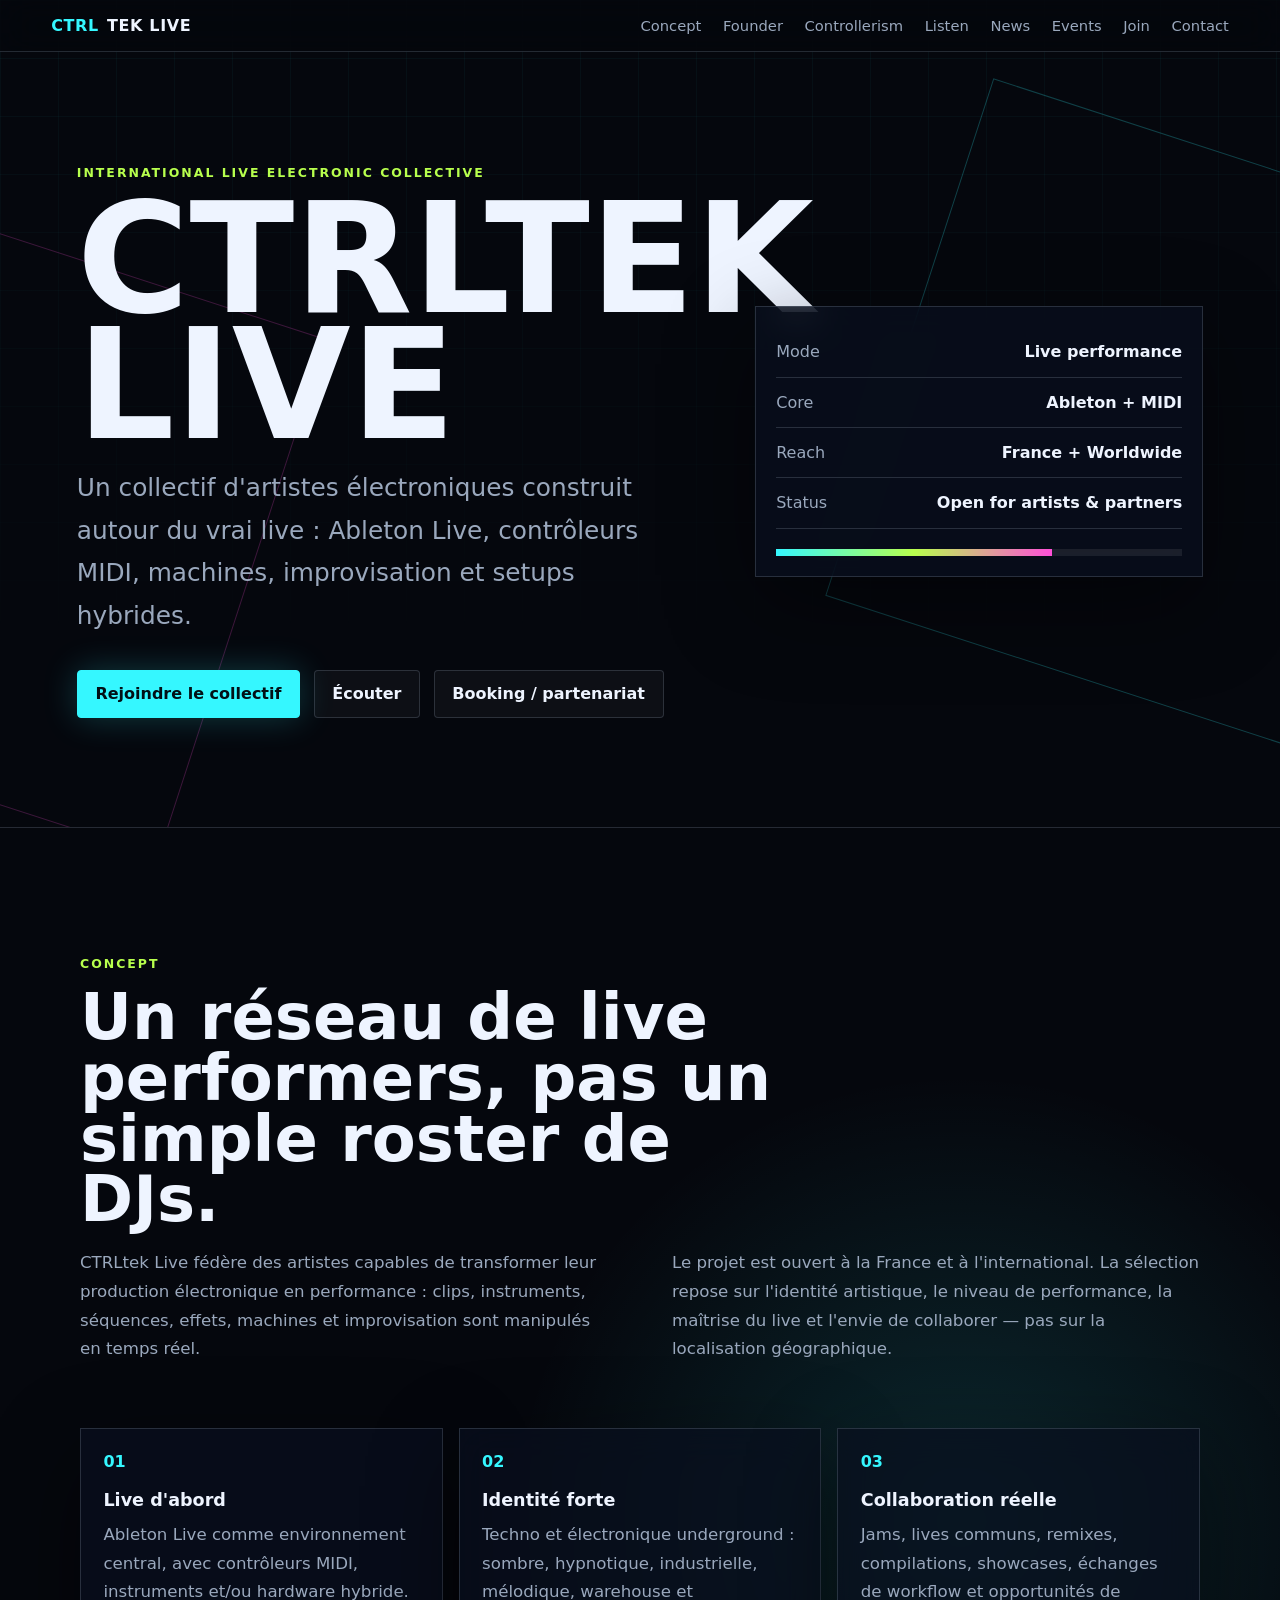
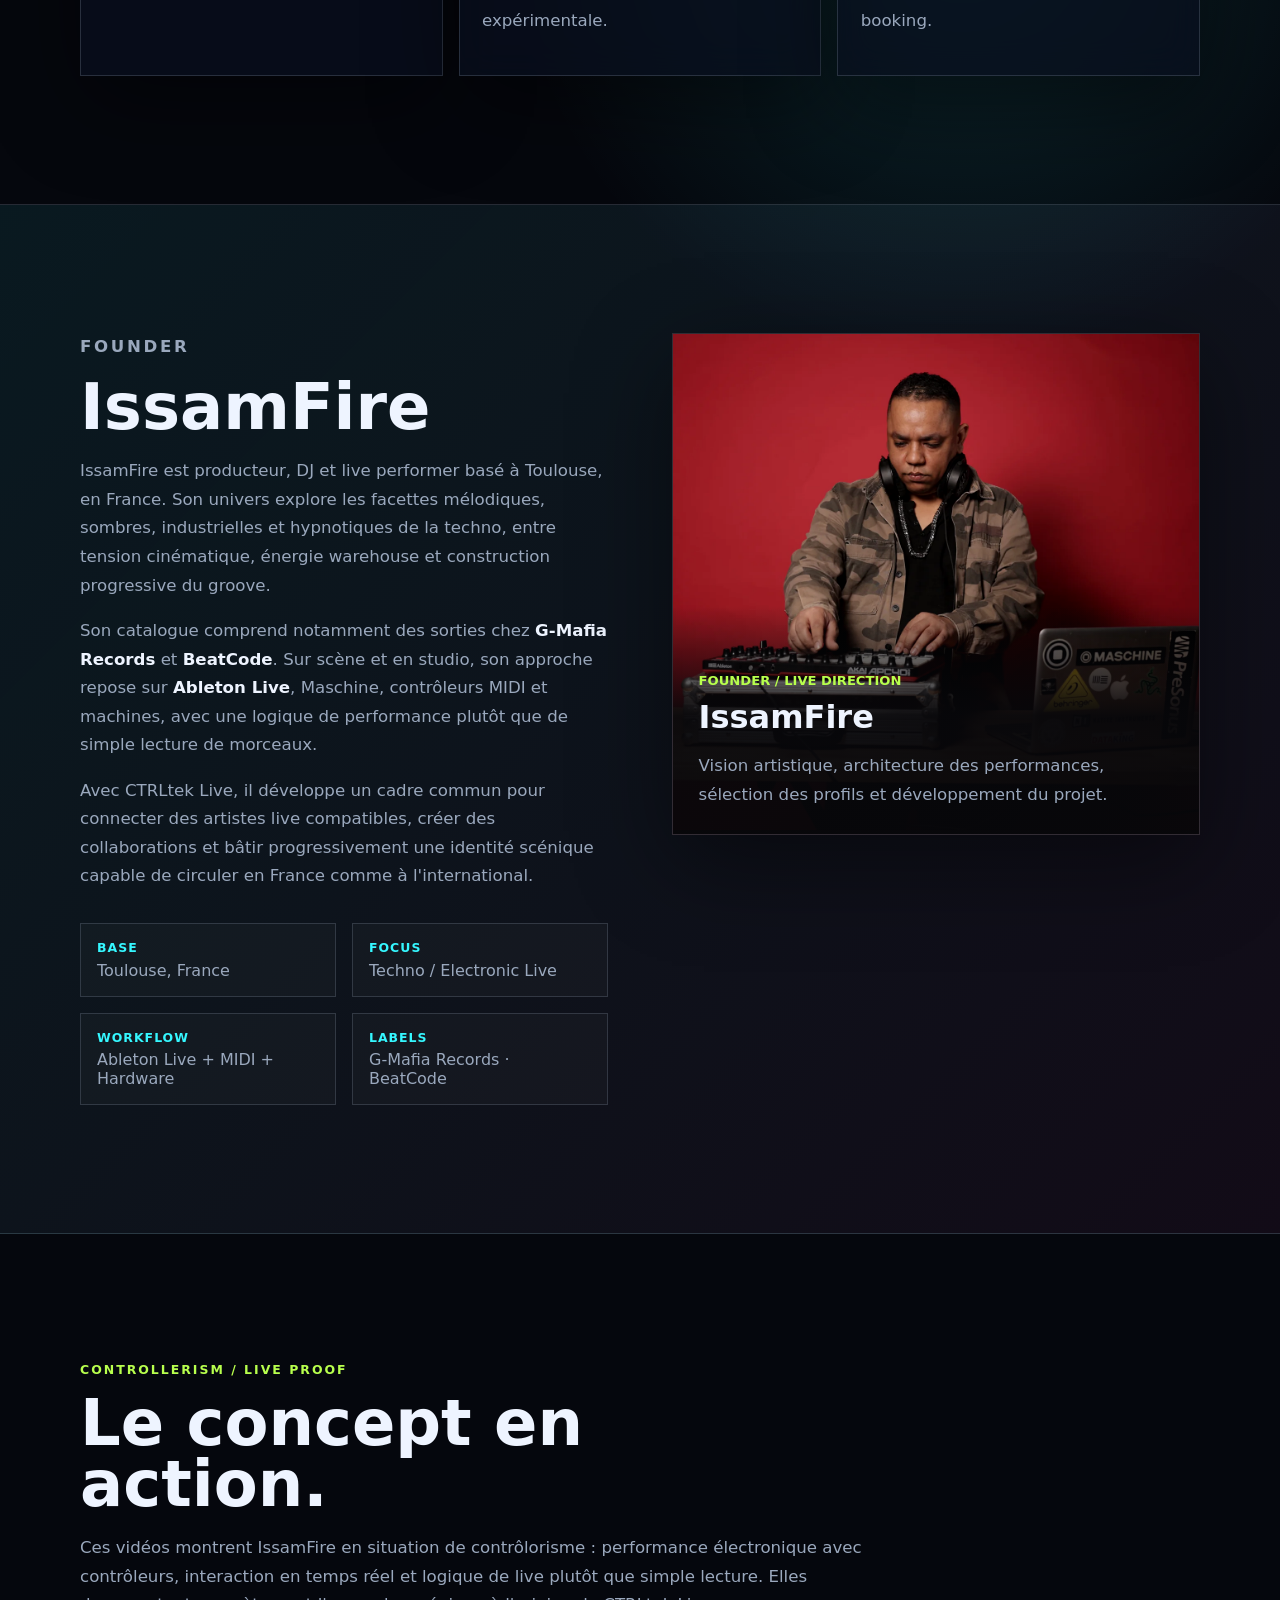
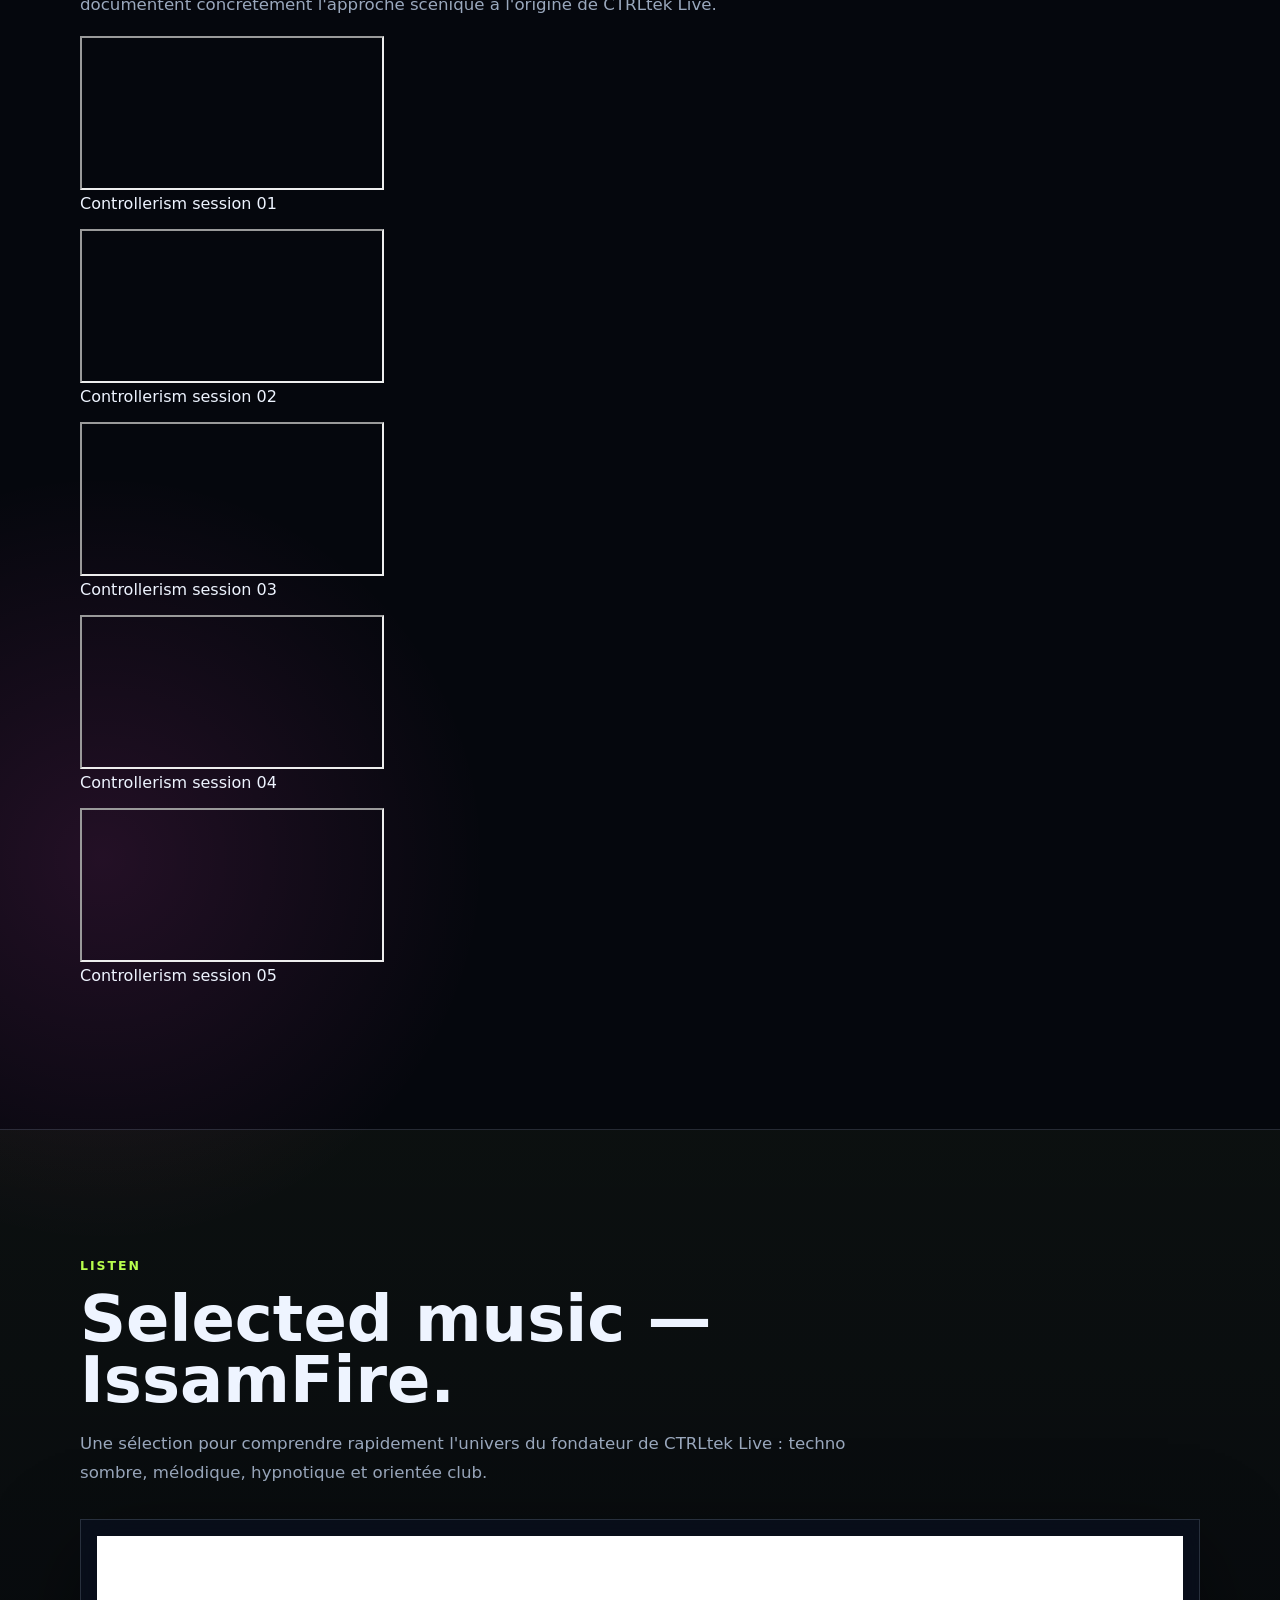
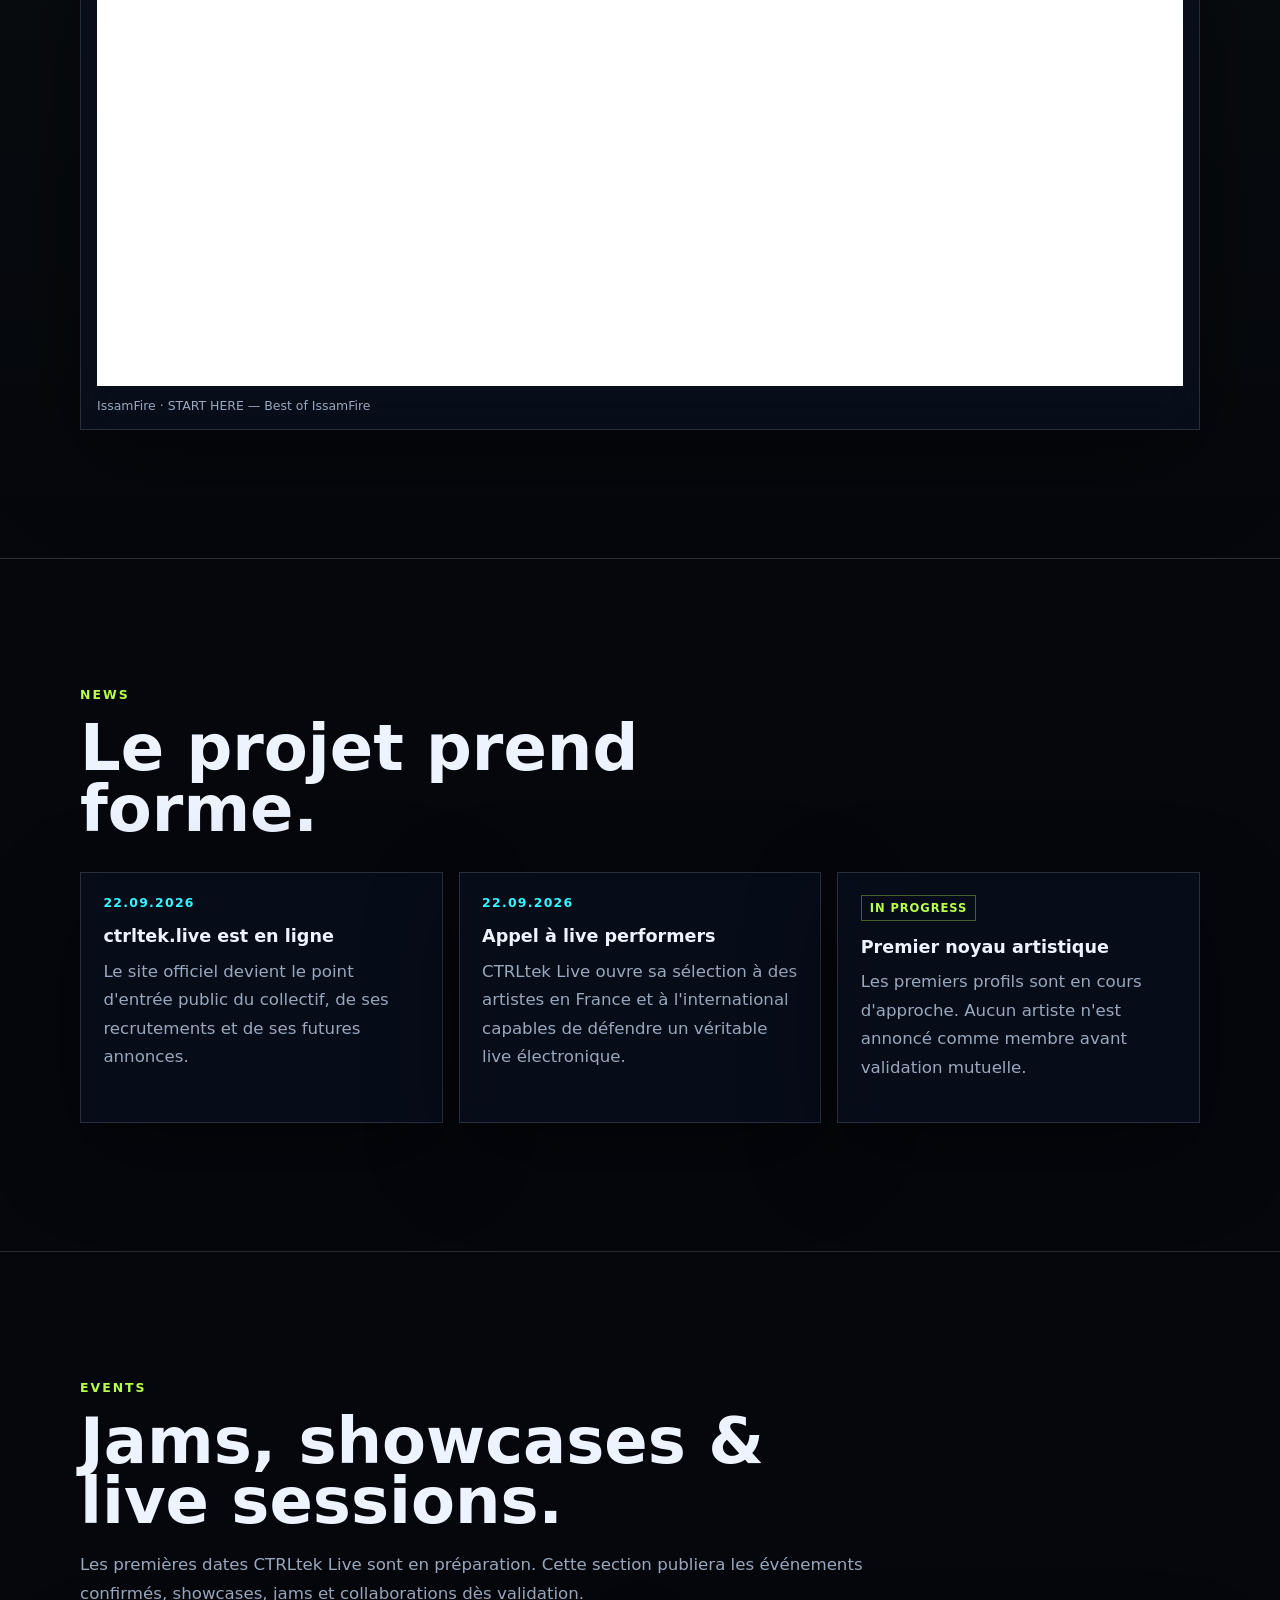
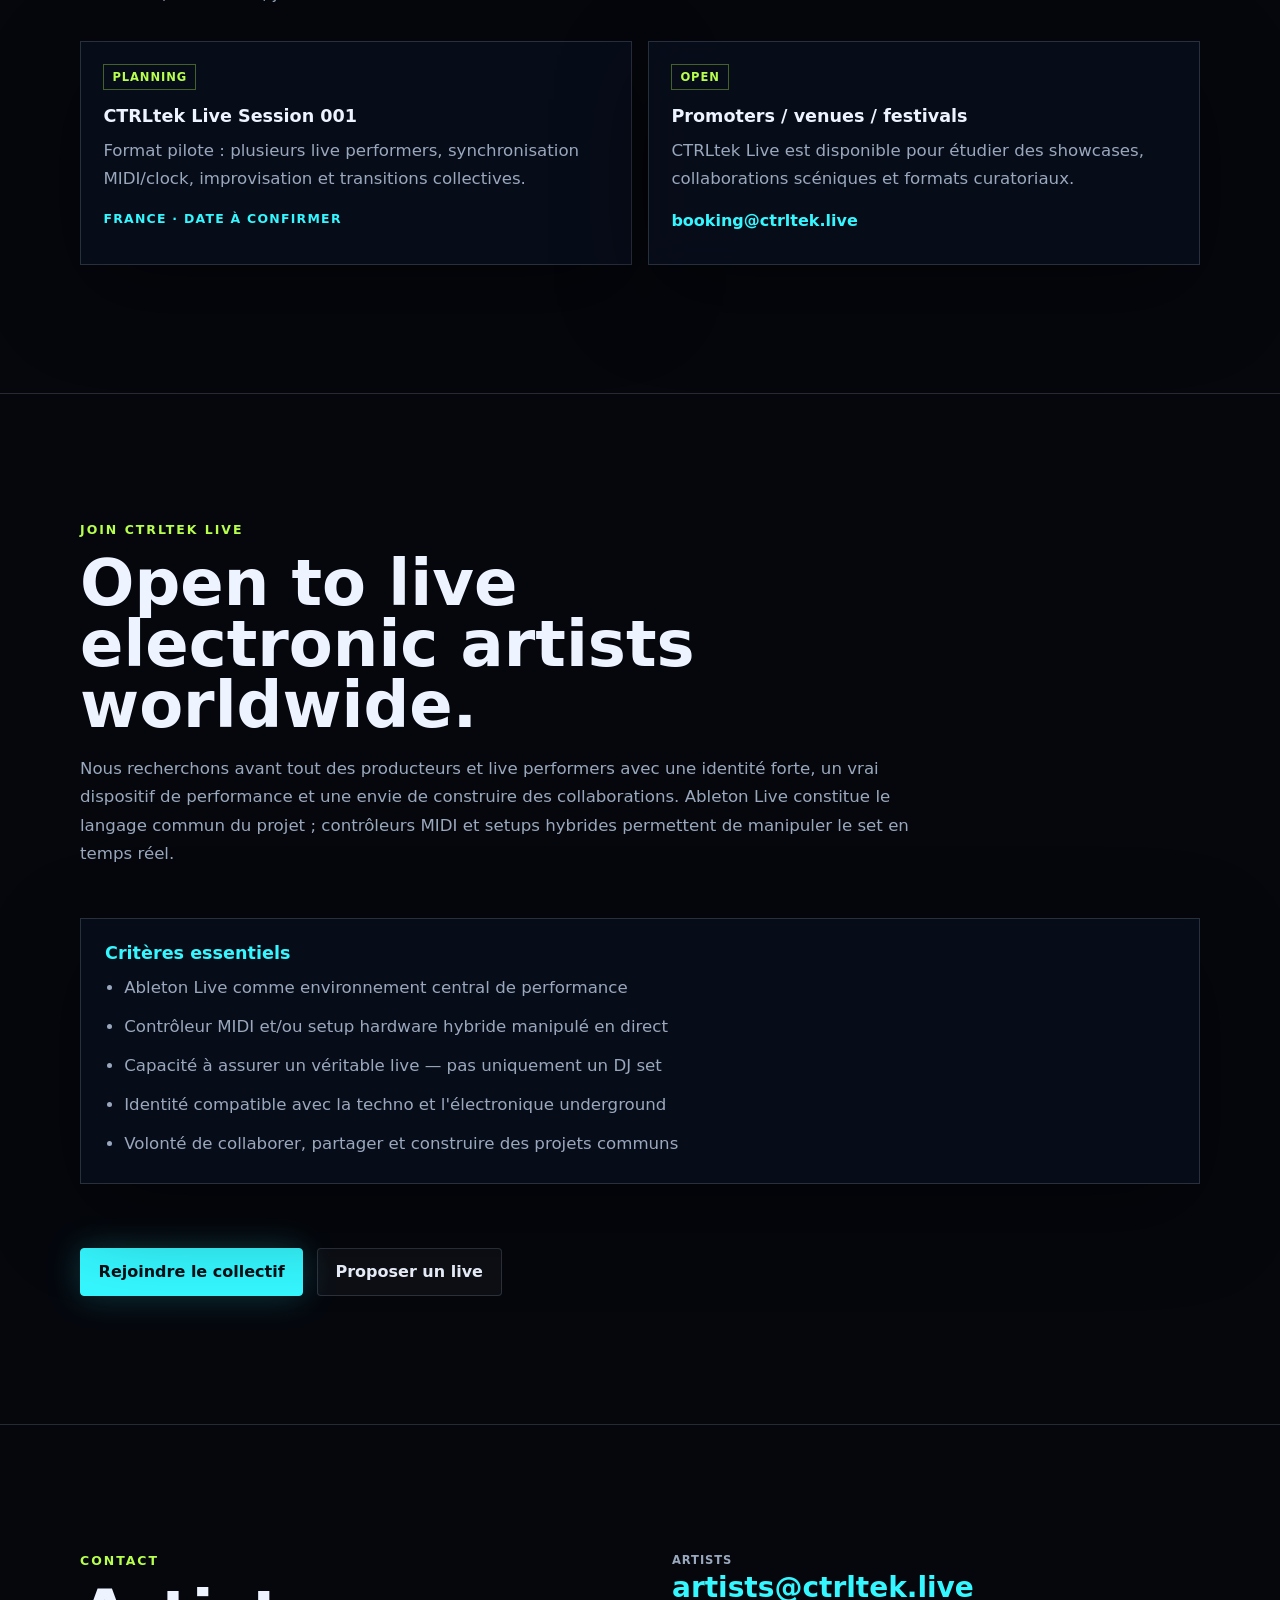
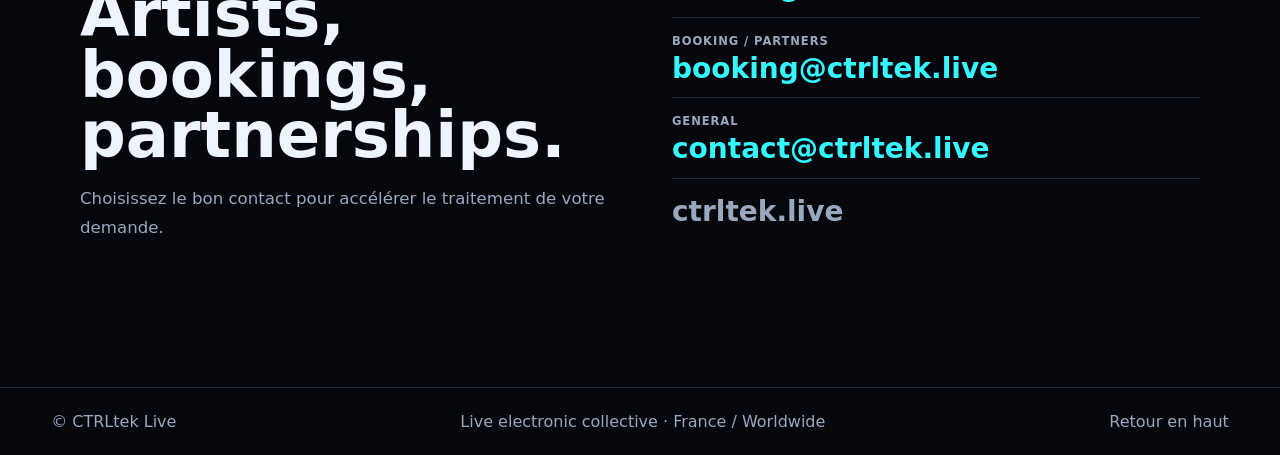
==== commit 157e3a92: "Add IssamFire controllerism video showcase" ====
--- a/index.html
+++ b/index.html
@@ -26,6 +26,7 @@
       <nav>
         <a href="#concept">Concept</a>
         <a href="#founder">Founder</a>
+        <a href="#controllerism">Controllerism</a>
         <a href="#listen">Listen</a>
         <a href="#news">News</a>
         <a href="#events">Events</a>
@@ -155,6 +156,50 @@
               </p>
             </figcaption>
           </figure>
+        </div>
+      </section>
+
+      <section id="controllerism" class="section-band controllerism">
+        <div class="section-inner">
+          <p class="eyebrow">Controllerism / Live proof</p>
+          <h2>Le concept en action.</h2>
+          <p class="wide-copy">
+            Ces vidéos montrent IssamFire en situation de contrôlorisme : performance électronique
+            avec contrôleurs, interaction en temps réel et logique de live plutôt que simple lecture.
+            Elles documentent concrètement l'approche scénique à l'origine de CTRLtek Live.
+          </p>
+          <div class="video-grid">
+            <article class="video-card">
+              <div class="video-embed">
+                <iframe src="https://www.youtube-nocookie.com/embed/8G5W0aqBGls" title="IssamFire — Controllerism live video 1" loading="lazy" allow="accelerometer; autoplay; clipboard-write; encrypted-media; gyroscope; picture-in-picture; web-share" allowfullscreen></iframe>
+              </div>
+              <p>Controllerism session 01</p>
+            </article>
+            <article class="video-card">
+              <div class="video-embed">
+                <iframe src="https://www.youtube-nocookie.com/embed/xdk3ooWWmMA" title="IssamFire — Controllerism live video 2" loading="lazy" allow="accelerometer; autoplay; clipboard-write; encrypted-media; gyroscope; picture-in-picture; web-share" allowfullscreen></iframe>
+              </div>
+              <p>Controllerism session 02</p>
+            </article>
+            <article class="video-card">
+              <div class="video-embed">
+                <iframe src="https://www.youtube-nocookie.com/embed/lLvJ8DbvqvQ" title="IssamFire — Controllerism live video 3" loading="lazy" allow="accelerometer; autoplay; clipboard-write; encrypted-media; gyroscope; picture-in-picture; web-share" allowfullscreen></iframe>
+              </div>
+              <p>Controllerism session 03</p>
+            </article>
+            <article class="video-card">
+              <div class="video-embed">
+                <iframe src="https://www.youtube-nocookie.com/embed/Nlu8y0xRg7E" title="IssamFire — Controllerism live video 4" loading="lazy" allow="accelerometer; autoplay; clipboard-write; encrypted-media; gyroscope; picture-in-picture; web-share" allowfullscreen></iframe>
+              </div>
+              <p>Controllerism session 04</p>
+            </article>
+            <article class="video-card">
+              <div class="video-embed">
+                <iframe src="https://www.youtube-nocookie.com/embed/BdU7IZugiAw" title="IssamFire — Controllerism live video 5" loading="lazy" allow="accelerometer; autoplay; clipboard-write; encrypted-media; gyroscope; picture-in-picture; web-share" allowfullscreen></iframe>
+              </div>
+              <p>Controllerism session 05</p>
+            </article>
+          </div>
         </div>
       </section>
 
--- a/styles.css
+++ b/styles.css
@@ -12,19 +12,11 @@
   --shadow: 0 28px 90px rgba(0, 0, 0, 0.45);
 }
 
-* {
-  box-sizing: border-box;
-}
-
-html {
-  scroll-behavior: smooth;
-}
-
+* { box-sizing: border-box; }
+html { scroll-behavior: smooth; }
 body {
   margin: 0;
-  font-family:
-    Inter, ui-sans-serif, system-ui, -apple-system, BlinkMacSystemFont, "Segoe UI",
-    sans-serif;
+  font-family: Inter, ui-sans-serif, system-ui, -apple-system, BlinkMacSystemFont, "Segoe UI", sans-serif;
   background:
     radial-gradient(circle at 75% 18%, rgba(53, 247, 255, 0.14), transparent 28rem),
     radial-gradient(circle at 8% 48%, rgba(255, 79, 216, 0.12), transparent 24rem),
@@ -32,10 +24,7 @@
   color: var(--text);
   min-height: 100vh;
 }
-
-a {
-  color: inherit;
-}
+a { color: inherit; }
 
 .site-header {
   position: fixed;
@@ -52,7 +41,6 @@
   background: rgba(5, 7, 13, 0.76);
   backdrop-filter: blur(18px);
 }
-
 .brand {
   display: inline-flex;
   align-items: center;
@@ -62,11 +50,7 @@
   letter-spacing: 0.04em;
   text-transform: uppercase;
 }
-
-.brand-mark {
-  color: var(--cyan);
-}
-
+.brand-mark { color: var(--cyan); }
 nav {
   display: flex;
   align-items: center;
@@ -74,23 +58,14 @@
   color: var(--muted);
   font-size: 0.92rem;
 }
-
-nav a,
-footer a {
-  text-decoration: none;
-}
-
-nav a:hover,
-footer a:hover {
-  color: var(--cyan);
-}
+nav a, footer a { text-decoration: none; }
+nav a:hover, footer a:hover { color: var(--cyan); }
 
 .section-band {
   position: relative;
   border-bottom: 1px solid var(--line);
   overflow: hidden;
 }
-
 .hero {
   min-height: 92vh;
   display: grid;
@@ -99,7 +74,6 @@
   gap: clamp(2rem, 6vw, 6rem);
   padding: 7.5rem clamp(1rem, 6vw, 5rem) 4rem;
 }
-
 .hero-grid {
   position: absolute;
   inset: 0;
@@ -110,7 +84,6 @@
   background-size: 58px 58px;
   mask-image: linear-gradient(to bottom, black, transparent 82%);
 }
-
 .signal-orbit {
   position: absolute;
   width: 34rem;
@@ -118,25 +91,9 @@
   border: 1px solid rgba(53, 247, 255, 0.24);
   transform: rotate(18deg);
 }
-
-.signal-one {
-  right: -10rem;
-  top: 18%;
-}
-
-.signal-two {
-  left: -18rem;
-  bottom: 5%;
-  border-color: rgba(255, 79, 216, 0.22);
-}
-
-.hero-content,
-.live-panel,
-.section-inner {
-  position: relative;
-  z-index: 1;
-}
-
+.signal-one { right: -10rem; top: 18%; }
+.signal-two { left: -18rem; bottom: 5%; border-color: rgba(255, 79, 216, 0.22); }
+.hero-content, .live-panel, .section-inner { position: relative; z-index: 1; }
 .eyebrow {
   margin: 0 0 1rem;
   color: var(--acid);
@@ -145,59 +102,33 @@
   letter-spacing: 0.16em;
   text-transform: uppercase;
 }
-
-h1,
-h2,
-h3,
-p {
-  margin-top: 0;
-}
-
+h1, h2, h3, p { margin-top: 0; }
 h1 {
   margin-bottom: 1.2rem;
   max-width: 10ch;
   font-size: clamp(4rem, 12vw, 10.5rem);
   line-height: 0.82;
-  letter-spacing: 0;
-  text-transform: uppercase;
-}
-
+  text-transform: uppercase;
+}
 h2 {
   margin-bottom: 1.2rem;
   max-width: 16ch;
   font-size: clamp(2.2rem, 5vw, 5rem);
   line-height: 0.95;
-  letter-spacing: 0;
-}
-
-h3 {
-  margin-bottom: 0.7rem;
-  font-size: 1.1rem;
-}
-
-.hero-copy,
-.wide-copy,
-.split p,
-.founder p,
-.principles p,
-.founder-card p {
+}
+h3 { margin-bottom: 0.7rem; font-size: 1.1rem; }
+.hero-copy, .wide-copy, .split p, .founder p, .principles p, .founder-card p, .content-card p, .criteria-card li {
   color: var(--muted);
   font-size: 1.04rem;
   line-height: 1.72;
 }
-
-.hero-copy {
-  max-width: 42rem;
-  font-size: clamp(1.15rem, 2vw, 1.55rem);
-}
-
-.hero-actions {
+.hero-copy { max-width: 42rem; font-size: clamp(1.15rem, 2vw, 1.55rem); }
+.hero-actions, .join-actions {
   display: flex;
   flex-wrap: wrap;
   gap: 0.85rem;
   margin-top: 2rem;
 }
-
 .button {
   display: inline-flex;
   align-items: center;
@@ -209,33 +140,21 @@
   font-weight: 800;
   text-decoration: none;
 }
-
 .button.primary {
   background: var(--cyan);
   color: #021016;
   border-color: var(--cyan);
   box-shadow: 0 0 34px rgba(53, 247, 255, 0.22);
 }
-
-.button.ghost {
-  color: var(--text);
-  background: rgba(255, 255, 255, 0.035);
-}
-
-.live-panel,
-.founder-card,
-.principles article {
+.button.ghost { color: var(--text); background: rgba(255, 255, 255, 0.035); }
+
+.live-panel, .founder-card, .principles article, .content-card, .criteria-card, .soundcloud-frame {
   border: 1px solid var(--line);
   background: var(--panel);
   box-shadow: var(--shadow);
   backdrop-filter: blur(18px);
 }
-
-.live-panel {
-  padding: 1.25rem;
-  max-width: 28rem;
-}
-
+.live-panel { padding: 1.25rem; max-width: 28rem; }
 .panel-row {
   display: flex;
   justify-content: space-between;
@@ -243,22 +162,9 @@
   padding: 0.95rem 0;
   border-bottom: 1px solid var(--line);
 }
-
-.panel-row span {
-  color: var(--muted);
-}
-
-.panel-row strong {
-  text-align: right;
-}
-
-.meter {
-  height: 0.45rem;
-  margin-top: 1.25rem;
-  background: rgba(255, 255, 255, 0.08);
-  overflow: hidden;
-}
-
+.panel-row span { color: var(--muted); }
+.panel-row strong { text-align: right; }
+.meter { height: 0.45rem; margin-top: 1.25rem; background: rgba(255, 255, 255, 0.08); overflow: hidden; }
 .meter span {
   display: block;
   width: 68%;
@@ -266,43 +172,26 @@
   background: linear-gradient(90deg, var(--cyan), var(--acid), var(--pink));
   animation: pulse 2.4s ease-in-out infinite;
 }
-
 .section-inner {
   width: min(1120px, calc(100% - 2rem));
   margin: 0 auto;
   padding: clamp(4.5rem, 10vw, 8rem) 0;
 }
-
-.split,
-.founder-layout,
-.contact-layout {
+.split, .founder-layout, .contact-layout {
   display: grid;
   grid-template-columns: minmax(0, 1fr) minmax(0, 1fr);
   gap: clamp(1.5rem, 5vw, 4rem);
 }
-
-.principles {
-  display: grid;
-  grid-template-columns: repeat(3, minmax(0, 1fr));
+.principles, .news-grid, .event-grid, .credibility-grid {
+  display: grid;
   gap: 1rem;
-  margin-top: 3rem;
-}
-
-.principles article {
-  padding: 1.4rem;
-}
-
-.principles span {
-  display: block;
-  margin-bottom: 1.2rem;
-  color: var(--cyan);
-  font-weight: 900;
-}
-
-.founder {
-  background: linear-gradient(135deg, rgba(53, 247, 255, 0.08), rgba(255, 79, 216, 0.05));
-}
-
+}
+.principles { grid-template-columns: repeat(3, minmax(0, 1fr)); margin-top: 3rem; }
+.principles article { padding: 1.4rem; }
+.principles span { display: block; margin-bottom: 1.2rem; color: var(--cyan); font-weight: 900; }
+
+.founder { background: linear-gradient(135deg, rgba(53, 247, 255, 0.08), rgba(255, 79, 216, 0.05)); }
+.founder-copy strong { color: var(--text); }
 .founder-card {
   align-self: start;
   position: relative;
@@ -311,7 +200,6 @@
   overflow: hidden;
   background: #14090d;
 }
-
 .founder-card img {
   width: 100%;
   height: 100%;
@@ -320,48 +208,93 @@
   object-position: 53% center;
   filter: saturate(0.92) contrast(1.05);
 }
-
 .founder-caption {
   position: absolute;
   inset: auto 0 0;
   padding: 4rem 1.6rem 1.5rem;
   background: linear-gradient(transparent, rgba(7, 7, 10, 0.96) 48%);
 }
-
-.founder-caption strong {
-  display: block;
-  margin: 0.6rem 0 1rem;
-  font-size: 2rem;
-}
-
-.founder-caption p {
-  max-width: 32rem;
-  margin-bottom: 0;
-}
-
+.founder-caption strong { display: block; margin: 0.6rem 0 1rem; font-size: 2rem; }
+.founder-caption p { max-width: 32rem; margin-bottom: 0; }
 .role {
   color: var(--acid);
   font-size: 0.82rem;
   font-weight: 800;
   text-transform: uppercase;
 }
-
-.wide-copy {
-  max-width: 52rem;
-}
+.credibility-grid { grid-template-columns: repeat(2, minmax(0, 1fr)); margin-top: 2rem; }
+.credibility-grid div { padding: 1rem; border: 1px solid var(--line); background: rgba(255,255,255,.025); }
+.credibility-grid strong { display: block; margin-bottom: .35rem; color: var(--cyan); font-size: .78rem; text-transform: uppercase; letter-spacing: .08em; }
+.credibility-grid span { color: var(--muted); }
+
+.listen { background: linear-gradient(180deg, rgba(184,255,77,.035), transparent); }
+.soundcloud-frame { padding: 1rem; margin-top: 2rem; }
+.soundcloud-frame iframe { display: block; border: 0; }
+.soundcloud-credit {
+  padding-top: .75rem;
+  font-size: .78rem;
+  color: var(--muted);
+  overflow: hidden;
+  white-space: nowrap;
+  text-overflow: ellipsis;
+}
+.soundcloud-credit a { color: var(--muted); text-decoration: none; }
+.soundcloud-credit a:hover { color: var(--cyan); }
+
+.news-grid { grid-template-columns: repeat(3, minmax(0, 1fr)); margin-top: 2rem; }
+.event-grid { grid-template-columns: repeat(2, minmax(0, 1fr)); margin-top: 2rem; }
+.content-card { padding: 1.4rem; }
+.content-card time, .event-meta {
+  display: block;
+  margin-bottom: 1rem;
+  color: var(--cyan);
+  font-size: .78rem;
+  font-weight: 800;
+  letter-spacing: .1em;
+  text-transform: uppercase;
+}
+.status-pill {
+  display: inline-flex;
+  margin-bottom: 1rem;
+  padding: .3rem .5rem;
+  border: 1px solid rgba(184,255,77,.35);
+  color: var(--acid);
+  font-size: .72rem;
+  font-weight: 800;
+  text-transform: uppercase;
+  letter-spacing: .08em;
+}
+.text-link { color: var(--cyan); font-weight: 800; text-decoration: none; }
+
+.join-layout { display: grid; gap: 2rem; }
+.criteria-card { padding: 1.5rem; }
+.criteria-card h3 { color: var(--cyan); }
+.criteria-card ul { margin: 0; padding-left: 1.2rem; }
+.criteria-card li + li { margin-top: .65rem; }
+.wide-copy { max-width: 52rem; }
 
 .contact-lines {
   display: grid;
-  gap: 0.8rem;
+  gap: 1rem;
   align-content: start;
-  font-size: clamp(1.25rem, 3vw, 2.2rem);
-  font-weight: 800;
-}
-
+  font-size: clamp(1.05rem, 2.4vw, 1.75rem);
+  font-weight: 800;
+}
 .contact-lines a {
+  display: grid;
+  gap: .25rem;
+  padding-bottom: .8rem;
+  border-bottom: 1px solid var(--line);
   color: var(--cyan);
   text-decoration: none;
 }
+.contact-lines a span {
+  color: var(--muted);
+  font-size: .72rem;
+  letter-spacing: .08em;
+  text-transform: uppercase;
+}
+.domain-line { color: var(--muted); }
 
 footer {
   display: flex;
@@ -372,13 +305,13 @@
 }
 
 @keyframes pulse {
-  0%,
-  100% {
-    transform: translateX(-10%);
-  }
-  50% {
-    transform: translateX(54%);
-  }
+  0%, 100% { transform: translateX(-10%); }
+  50% { transform: translateX(54%); }
+}
+
+@media (max-width: 980px) {
+  nav { gap: .8rem; font-size: .84rem; }
+  .news-grid { grid-template-columns: 1fr 1fr; }
 }
 
 @media (max-width: 820px) {
@@ -387,35 +320,13 @@
     align-items: flex-start;
     flex-direction: column;
   }
-
-  nav {
-    width: 100%;
-    overflow-x: auto;
-    padding-bottom: 0.2rem;
-  }
-
-  .hero,
-  .split,
-  .founder-layout,
-  .contact-layout,
-  .principles {
+  nav { width: 100%; overflow-x: auto; padding-bottom: 0.2rem; }
+  .hero, .split, .founder-layout, .contact-layout, .principles, .news-grid, .event-grid, .credibility-grid {
     grid-template-columns: 1fr;
   }
-
-  .hero {
-    min-height: auto;
-    padding-top: 4.8rem;
-  }
-
-  h1 {
-    font-size: clamp(3.7rem, 22vw, 6rem);
-  }
-
-  h2 {
-    font-size: clamp(2.1rem, 13vw, 3.4rem);
-  }
-
-  footer {
-    flex-direction: column;
-  }
-}
+  .hero { min-height: auto; padding-top: 4.8rem; }
+  h1 { font-size: clamp(3.7rem, 22vw, 6rem); }
+  h2 { font-size: clamp(2.1rem, 13vw, 3.4rem); }
+  .soundcloud-frame { padding: .6rem; }
+  footer { flex-direction: column; }
+}
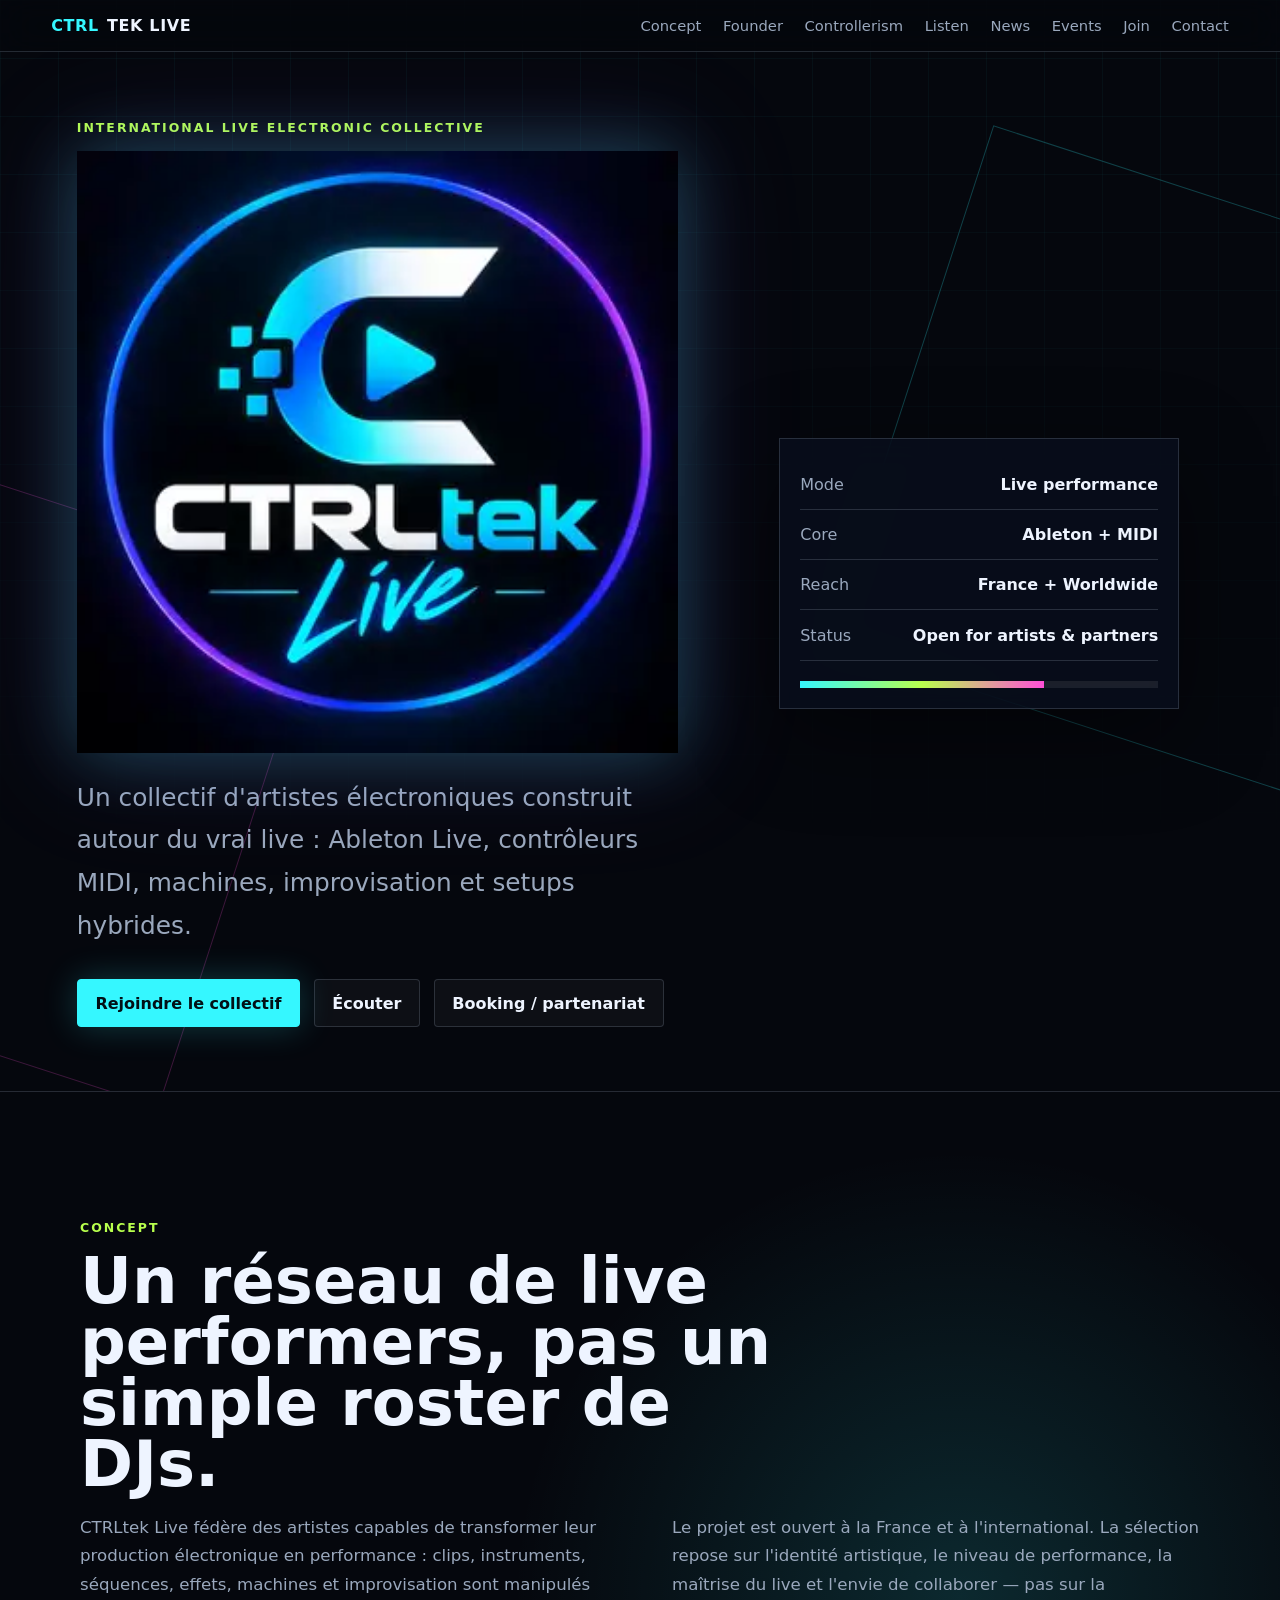
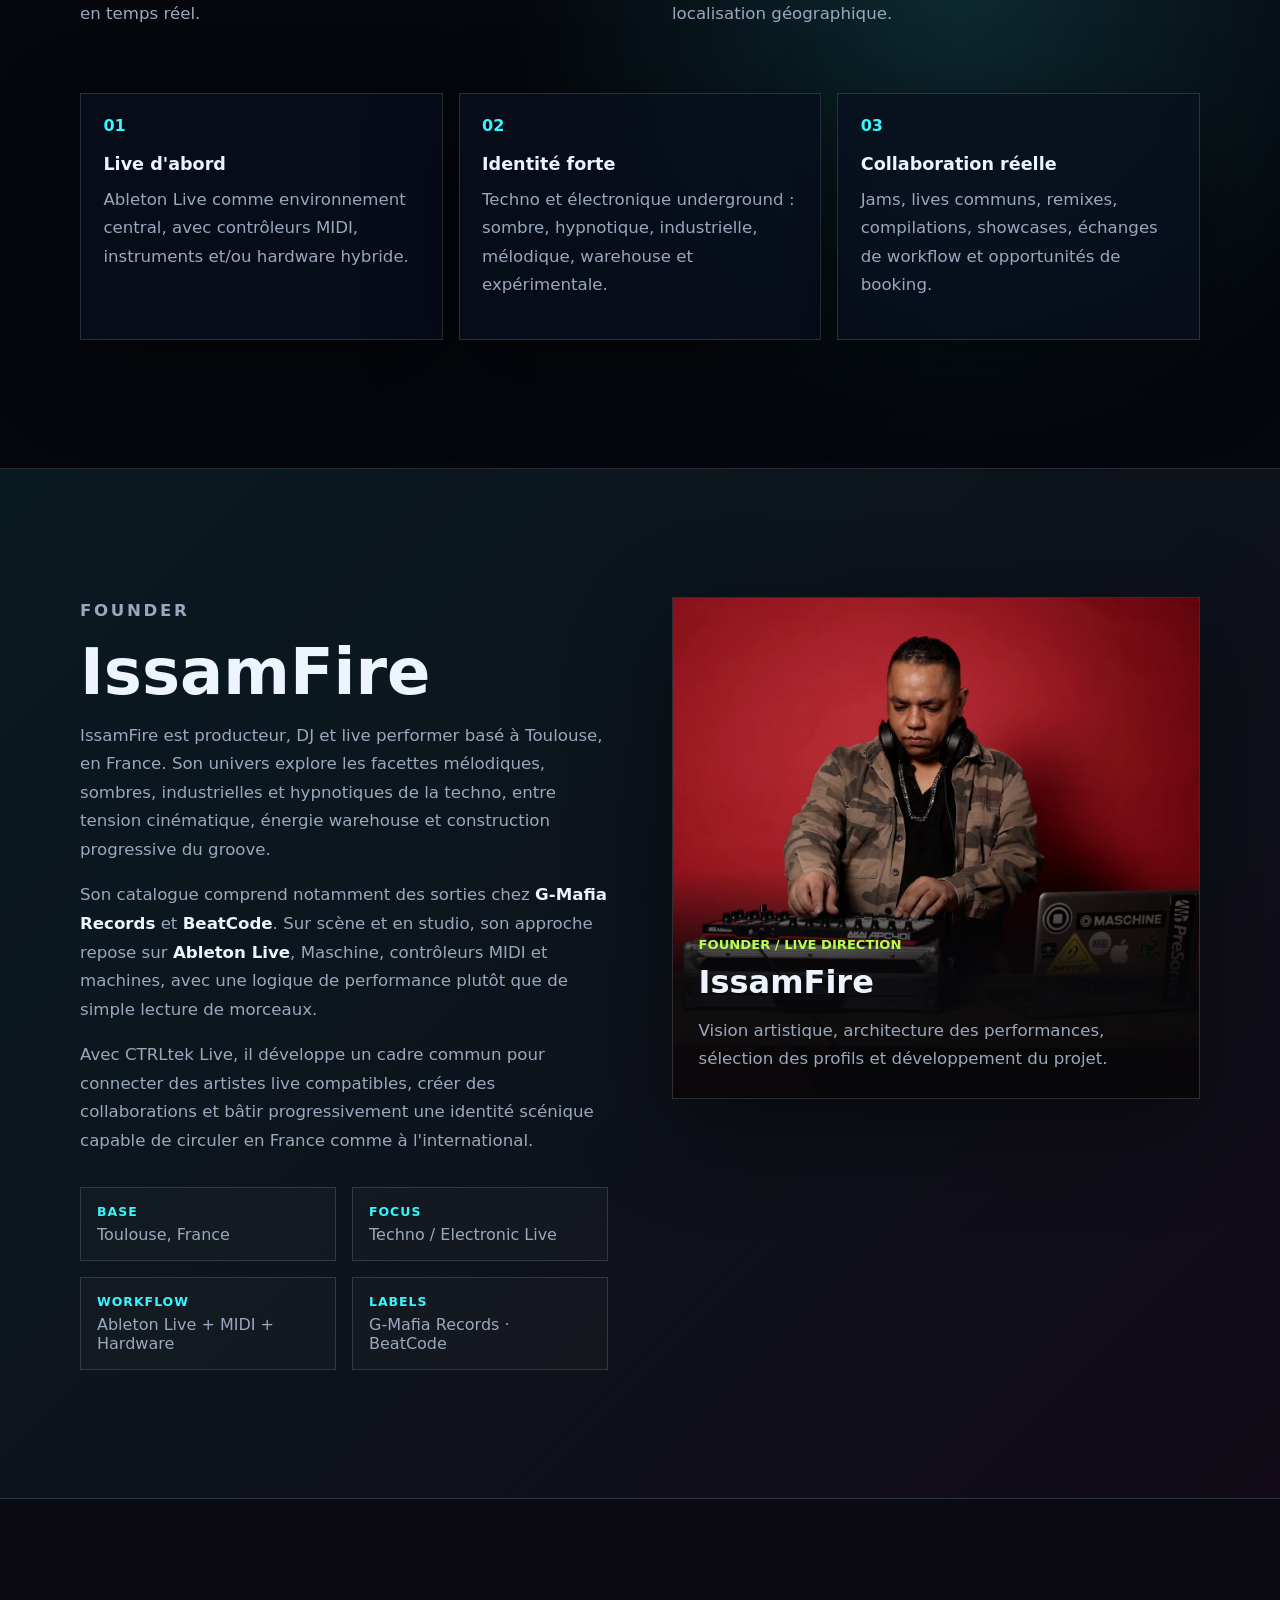
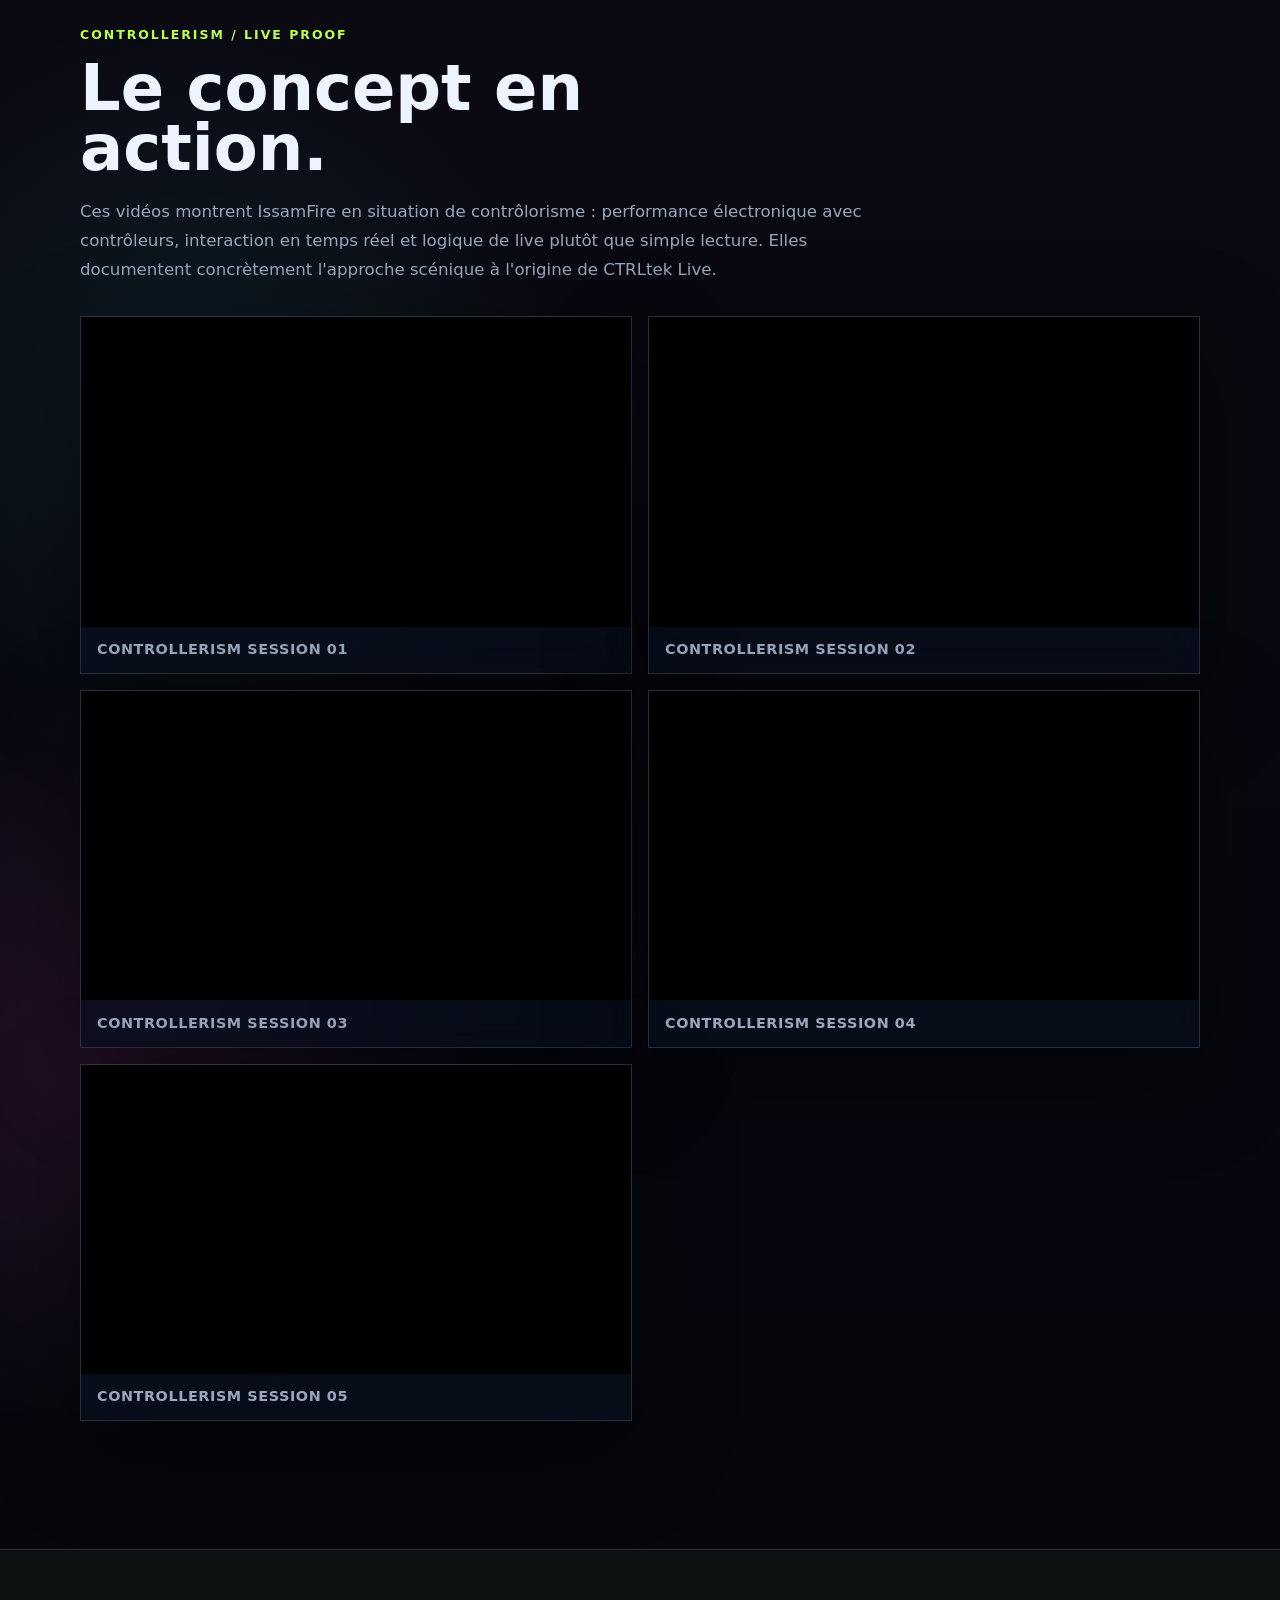
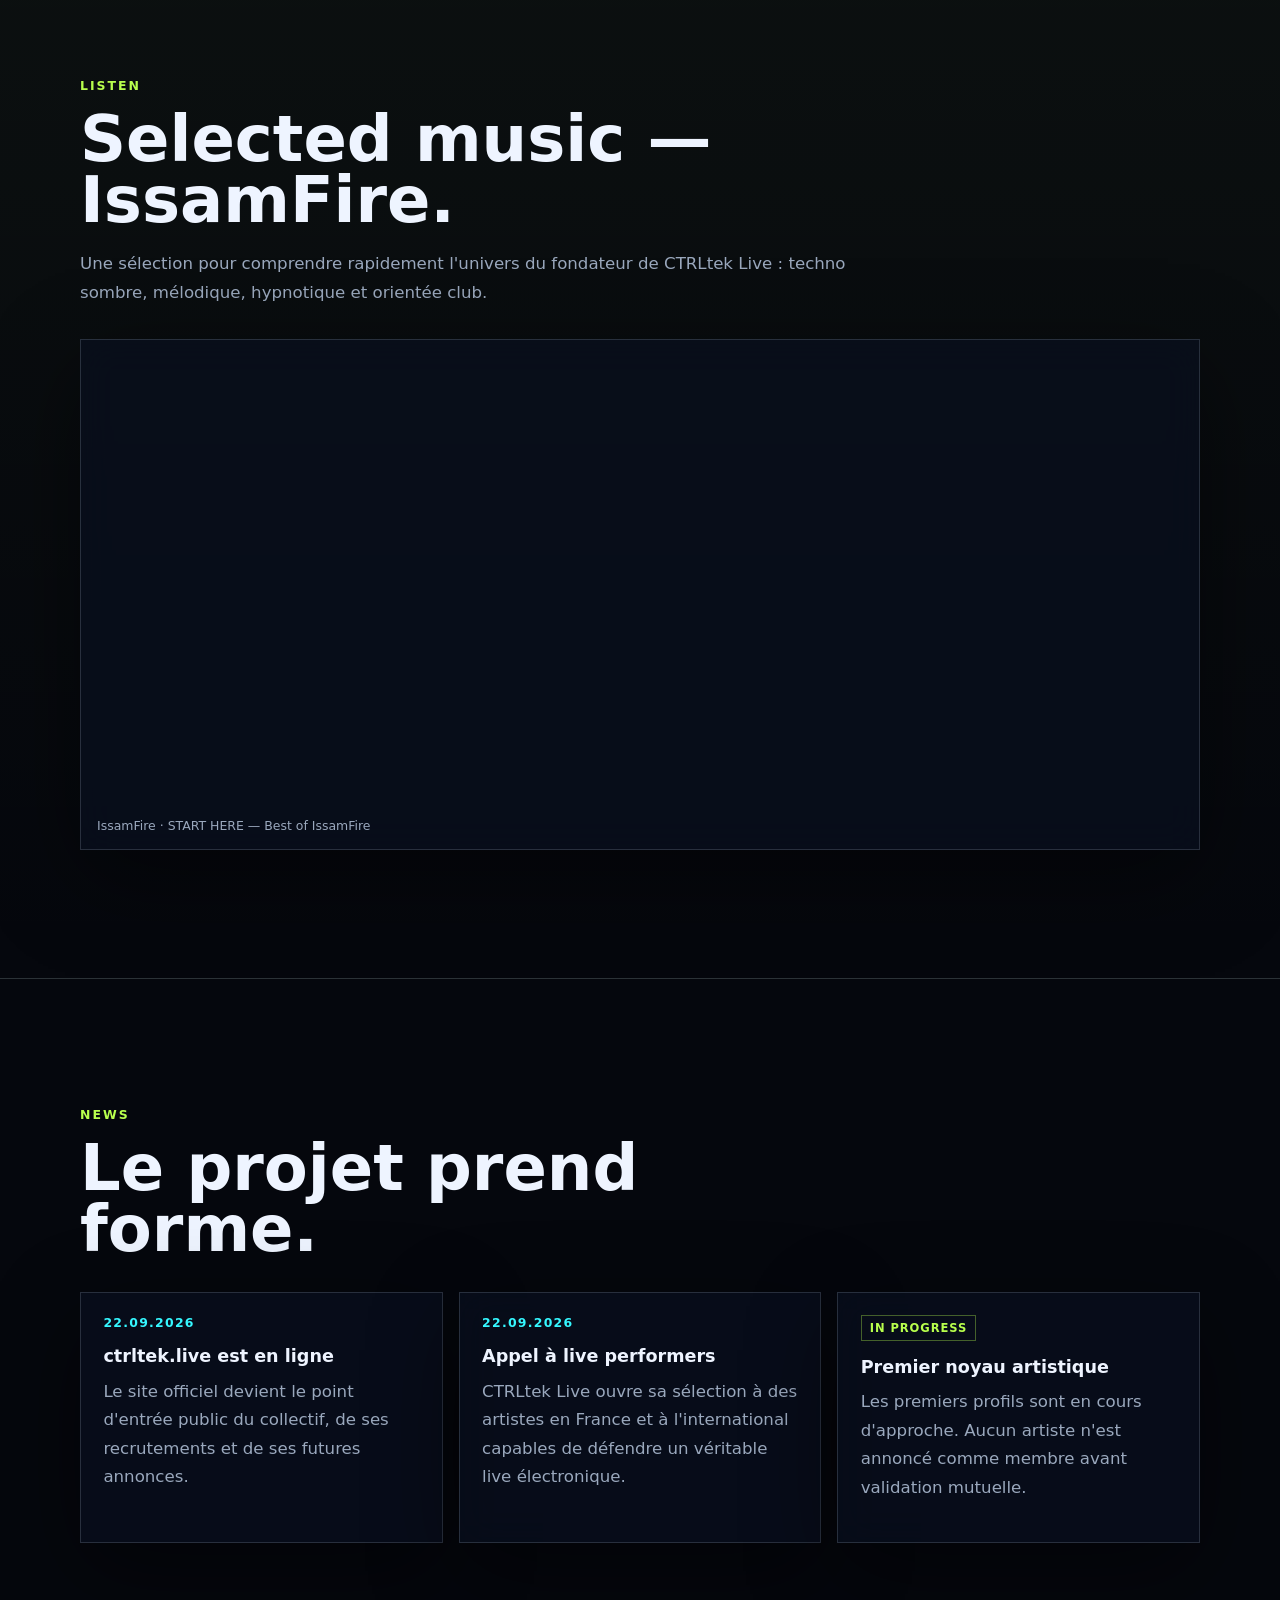
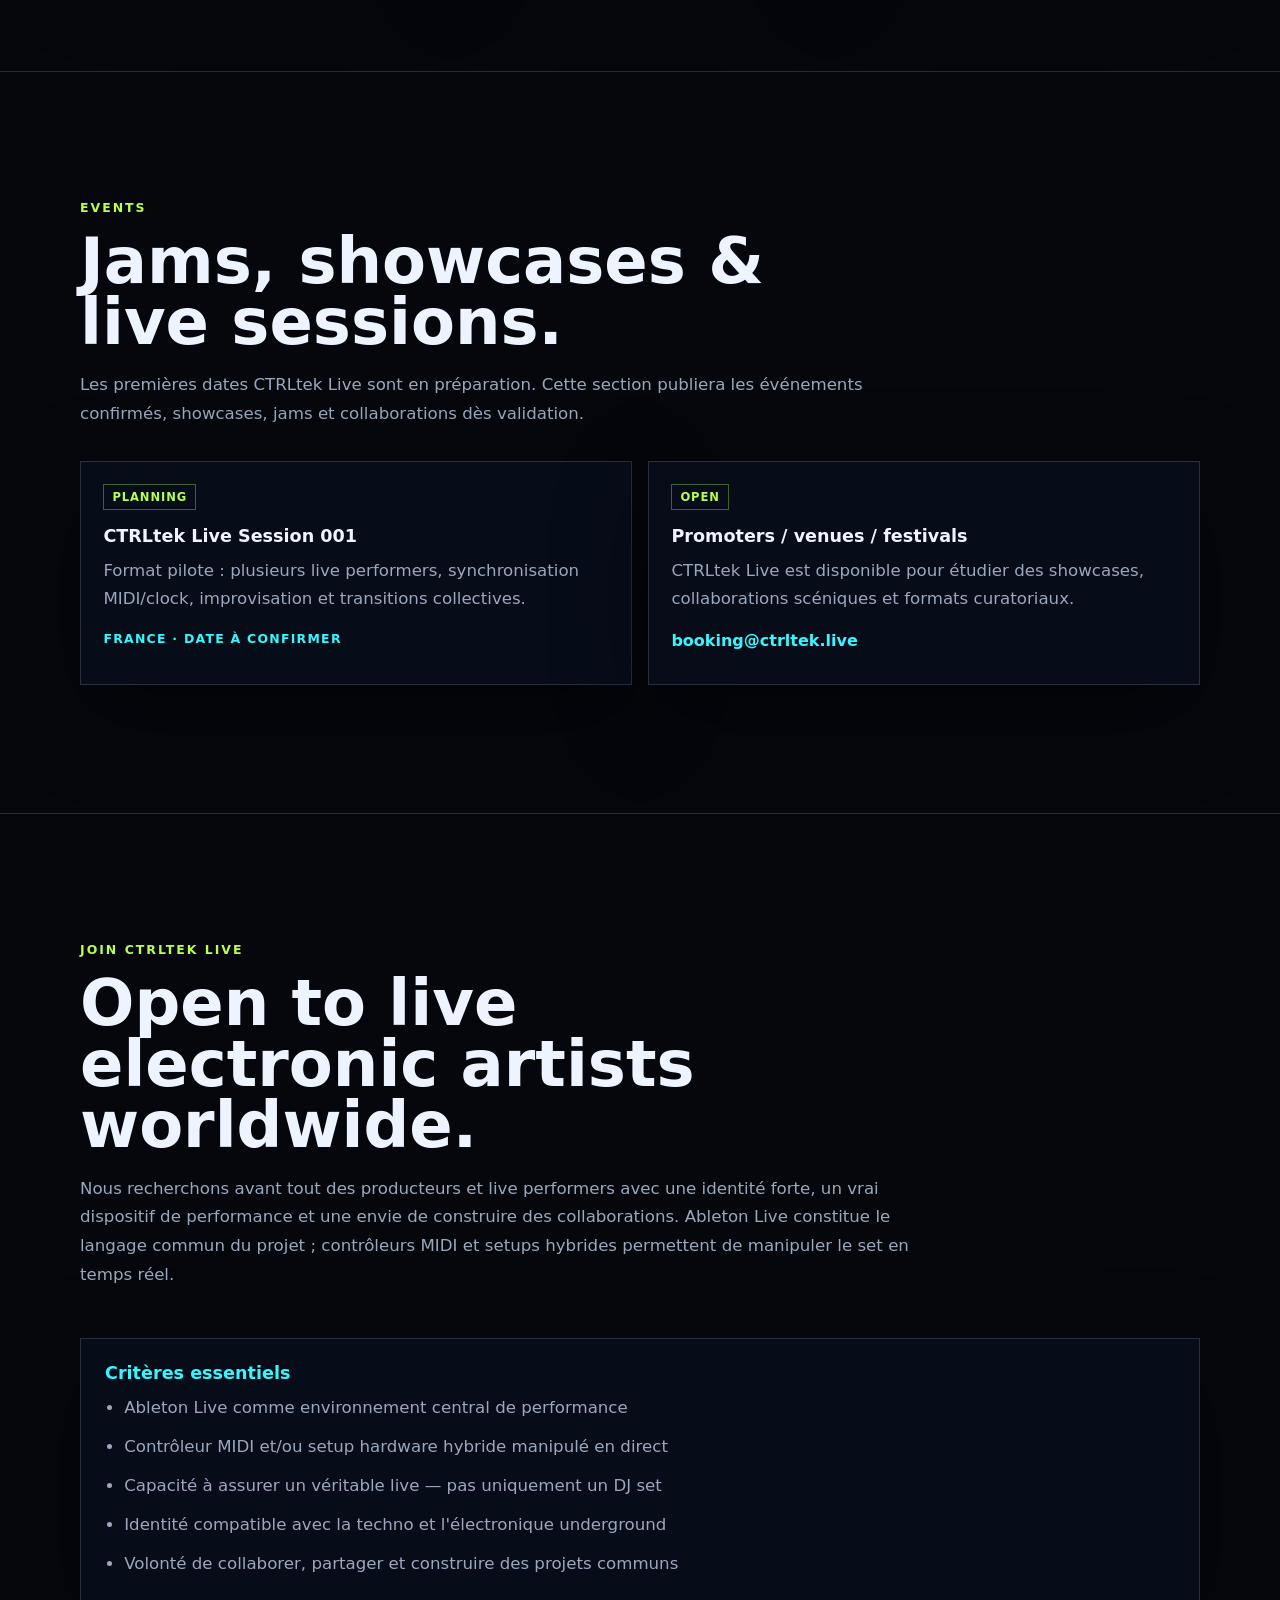
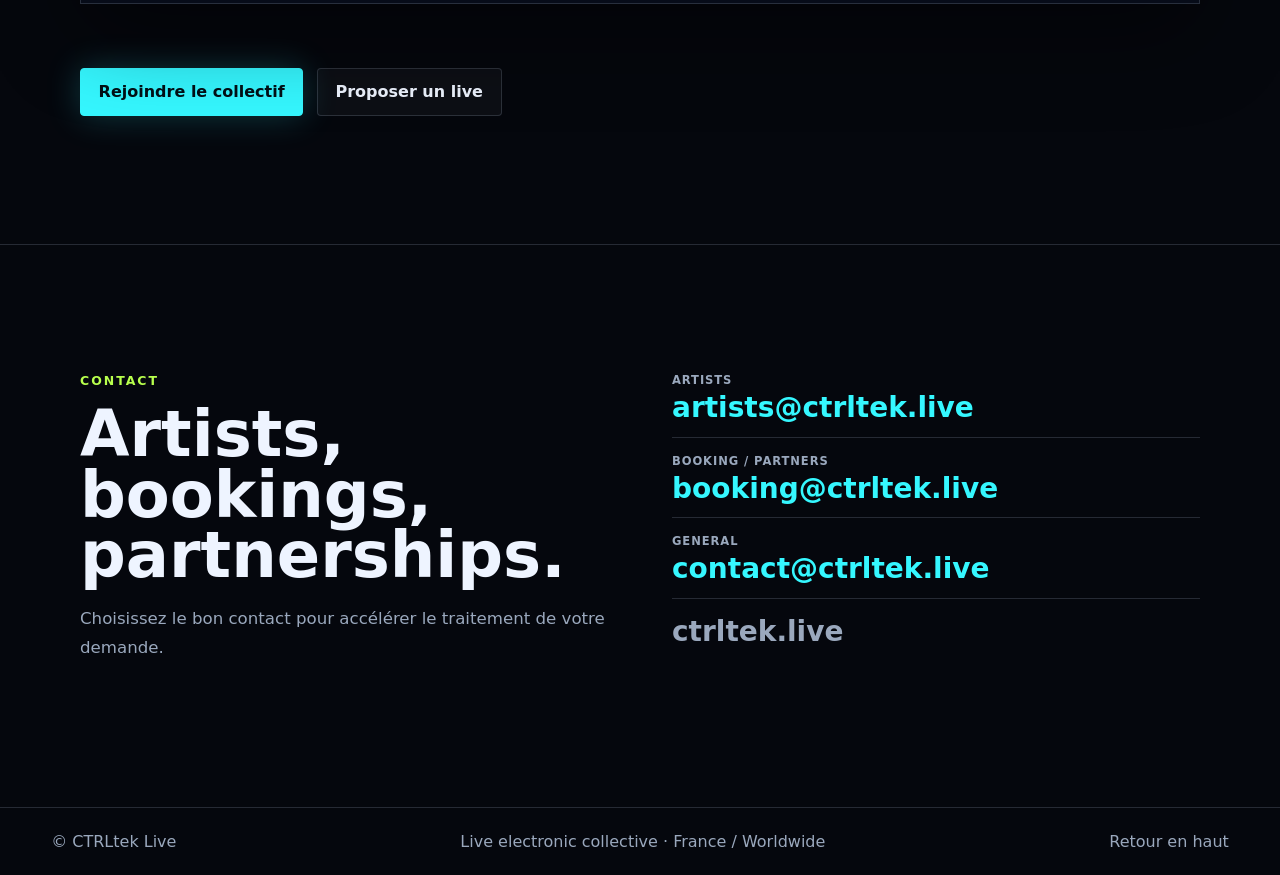
==== commit 60f4a7fc: "Replace hero title with CTRLtek Live logo" ====
--- a/index.html
+++ b/index.html
@@ -17,6 +17,37 @@
     <meta property="og:url" content="https://ctrltek.live" />
     <meta name="theme-color" content="#05070d" />
     <link rel="stylesheet" href="styles.css" />
+    <style>
+      .hero::before { display: none; }
+      .hero-logo-main {
+        display: block;
+        width: min(100%, 38rem);
+        height: auto;
+        margin: 0 0 1.5rem;
+        filter: drop-shadow(0 0 34px rgba(53, 247, 255, 0.24)) drop-shadow(0 0 58px rgba(143, 79, 255, 0.16));
+      }
+      .hero .live-panel {
+        align-self: center;
+        margin-top: 0;
+      }
+      .sr-only {
+        position: absolute;
+        width: 1px;
+        height: 1px;
+        padding: 0;
+        margin: -1px;
+        overflow: hidden;
+        clip: rect(0, 0, 0, 0);
+        white-space: nowrap;
+        border: 0;
+      }
+      @media (max-width: 820px) {
+        .hero-logo-main {
+          width: min(82vw, 26rem);
+          margin-bottom: 1.25rem;
+        }
+      }
+    </style>
   </head>
   <body>
     <header class="site-header" aria-label="Navigation principale">
@@ -42,7 +73,14 @@
         <div class="signal-orbit signal-two"></div>
         <div class="hero-content">
           <p class="eyebrow">International live electronic collective</p>
-          <h1>CTRLtek Live</h1>
+          <h1 class="sr-only">CTRLtek Live</h1>
+          <img
+            class="hero-logo-main"
+            src="assets/ctrltek-live-logo.webp"
+            alt="CTRLtek Live"
+            width="1024"
+            height="1024"
+          />
           <p class="hero-copy">
             Un collectif d'artistes électroniques construit autour du vrai live :
             Ableton Live, contrôleurs MIDI, machines, improvisation et setups hybrides.
@@ -333,4 +371,4 @@
 
     <script src="script.js"></script>
   </body>
-</html>
+</html>
--- a/styles.css
+++ b/styles.css
@@ -67,12 +67,24 @@
   overflow: hidden;
 }
 .hero {
-  min-height: 92vh;
+  min-height: 96vh;
   display: grid;
   grid-template-columns: minmax(0, 1fr) minmax(18rem, 28rem);
   align-items: center;
   gap: clamp(2rem, 6vw, 6rem);
   padding: 7.5rem clamp(1rem, 6vw, 5rem) 4rem;
+}
+.hero::before {
+  content: "";
+  position: absolute;
+  z-index: 0;
+  top: clamp(5.6rem, 8vh, 6.8rem);
+  right: clamp(1.5rem, 4.5vw, 4rem);
+  width: clamp(17rem, 26vw, 25rem);
+  aspect-ratio: 1;
+  background: url("assets/ctrltek-live-logo.webp") center / contain no-repeat;
+  filter: drop-shadow(0 0 34px rgba(53, 247, 255, 0.24)) drop-shadow(0 0 58px rgba(143, 79, 255, 0.16));
+  pointer-events: none;
 }
 .hero-grid {
   position: absolute;
@@ -94,6 +106,14 @@
 .signal-one { right: -10rem; top: 18%; }
 .signal-two { left: -18rem; bottom: 5%; border-color: rgba(255, 79, 216, 0.22); }
 .hero-content, .live-panel, .section-inner { position: relative; z-index: 1; }
+.hero-content { align-self: center; }
+.hero .live-panel {
+  align-self: start;
+  justify-self: center;
+  width: 100%;
+  max-width: 25rem;
+  margin-top: clamp(27rem, 48vh, 30rem);
+}
 .eyebrow {
   margin: 0 0 1rem;
   color: var(--acid);
@@ -148,7 +168,7 @@
 }
 .button.ghost { color: var(--text); background: rgba(255, 255, 255, 0.035); }
 
-.live-panel, .founder-card, .principles article, .content-card, .criteria-card, .soundcloud-frame {
+.live-panel, .founder-card, .principles article, .content-card, .criteria-card, .soundcloud-frame, .video-card {
   border: 1px solid var(--line);
   background: var(--panel);
   box-shadow: var(--shadow);
@@ -182,7 +202,7 @@
   grid-template-columns: minmax(0, 1fr) minmax(0, 1fr);
   gap: clamp(1.5rem, 5vw, 4rem);
 }
-.principles, .news-grid, .event-grid, .credibility-grid {
+.principles, .news-grid, .event-grid, .credibility-grid, .video-grid {
   display: grid;
   gap: 1rem;
 }
@@ -227,6 +247,40 @@
 .credibility-grid strong { display: block; margin-bottom: .35rem; color: var(--cyan); font-size: .78rem; text-transform: uppercase; letter-spacing: .08em; }
 .credibility-grid span { color: var(--muted); }
 
+.controllerism {
+  background:
+    radial-gradient(circle at 15% 30%, rgba(53, 247, 255, .08), transparent 24rem),
+    linear-gradient(180deg, rgba(255, 79, 216, .025), transparent);
+}
+.video-grid {
+  grid-template-columns: repeat(2, minmax(0, 1fr));
+  margin-top: 2rem;
+}
+.video-card {
+  overflow: hidden;
+}
+.video-embed {
+  position: relative;
+  aspect-ratio: 16 / 9;
+  background: #000;
+}
+.video-embed iframe {
+  position: absolute;
+  inset: 0;
+  width: 100%;
+  height: 100%;
+  border: 0;
+}
+.video-card p {
+  margin: 0;
+  padding: .9rem 1rem 1rem;
+  color: var(--muted);
+  font-size: .9rem;
+  font-weight: 700;
+  letter-spacing: .04em;
+  text-transform: uppercase;
+}
+
 .listen { background: linear-gradient(180deg, rgba(184,255,77,.035), transparent); }
 .soundcloud-frame { padding: 1rem; margin-top: 2rem; }
 .soundcloud-frame iframe { display: block; border: 0; }
@@ -321,10 +375,25 @@
     flex-direction: column;
   }
   nav { width: 100%; overflow-x: auto; padding-bottom: 0.2rem; }
-  .hero, .split, .founder-layout, .contact-layout, .principles, .news-grid, .event-grid, .credibility-grid {
+  .hero, .split, .founder-layout, .contact-layout, .principles, .news-grid, .event-grid, .credibility-grid, .video-grid {
     grid-template-columns: 1fr;
   }
-  .hero { min-height: auto; padding-top: 4.8rem; }
+  .hero {
+    min-height: auto;
+    padding-top: 6.2rem;
+  }
+  .hero::before {
+    top: 4.8rem;
+    right: -1.5rem;
+    width: clamp(12rem, 50vw, 17rem);
+    opacity: .5;
+  }
+  .hero .live-panel {
+    align-self: auto;
+    justify-self: stretch;
+    max-width: none;
+    margin-top: 1rem;
+  }
   h1 { font-size: clamp(3.7rem, 22vw, 6rem); }
   h2 { font-size: clamp(2.1rem, 13vw, 3.4rem); }
   .soundcloud-frame { padding: .6rem; }
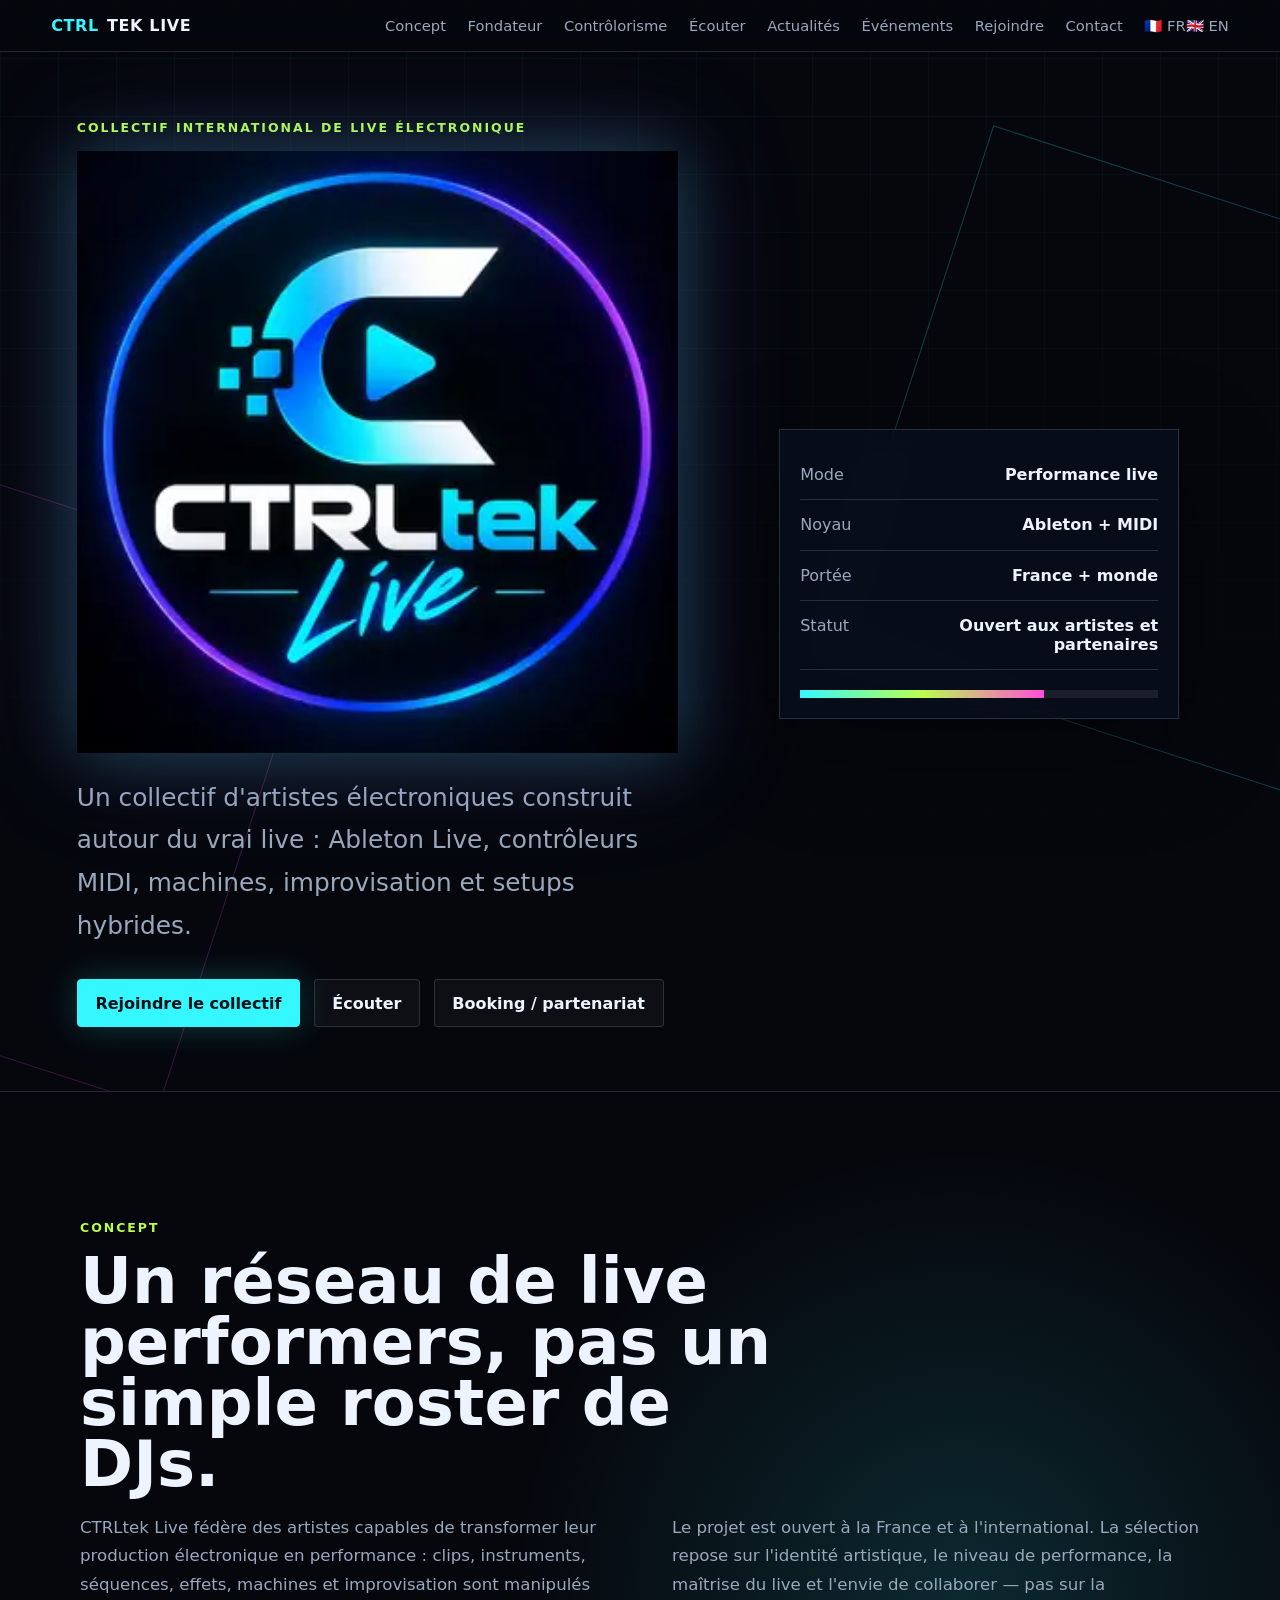
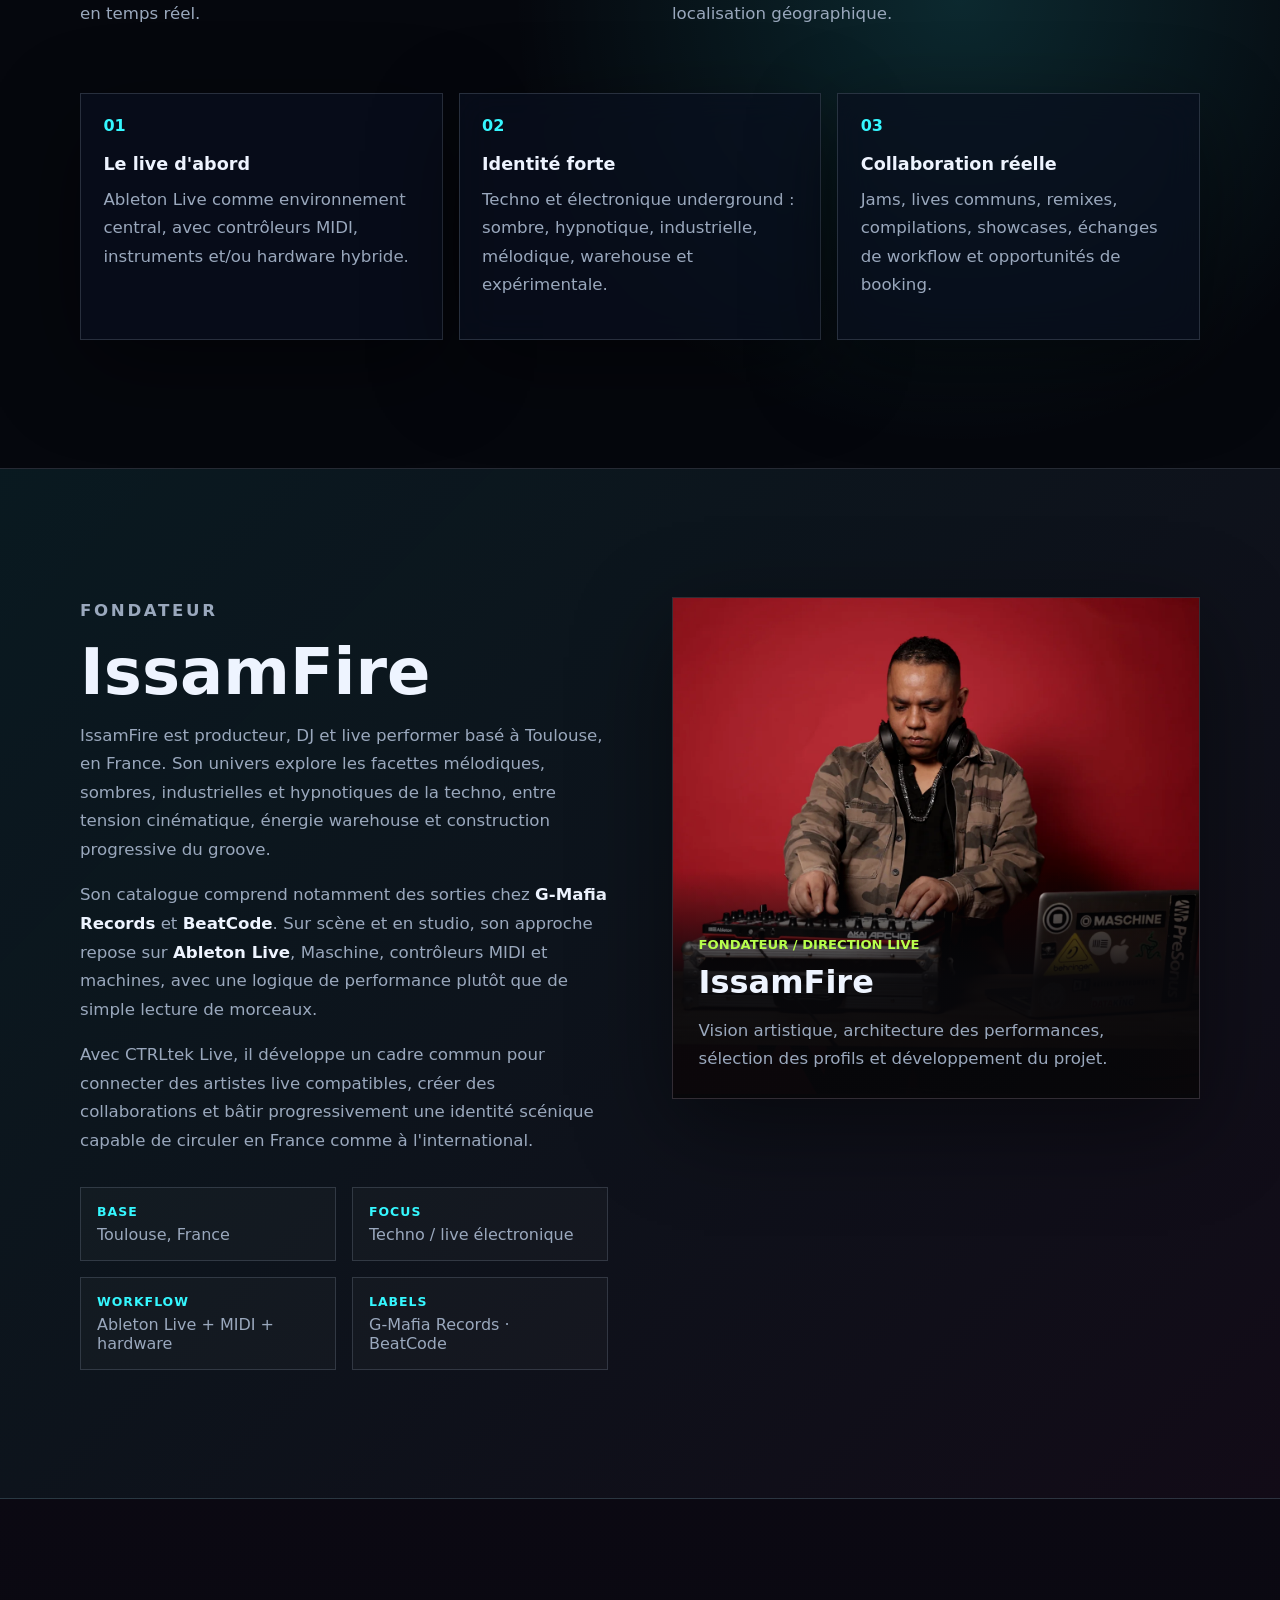
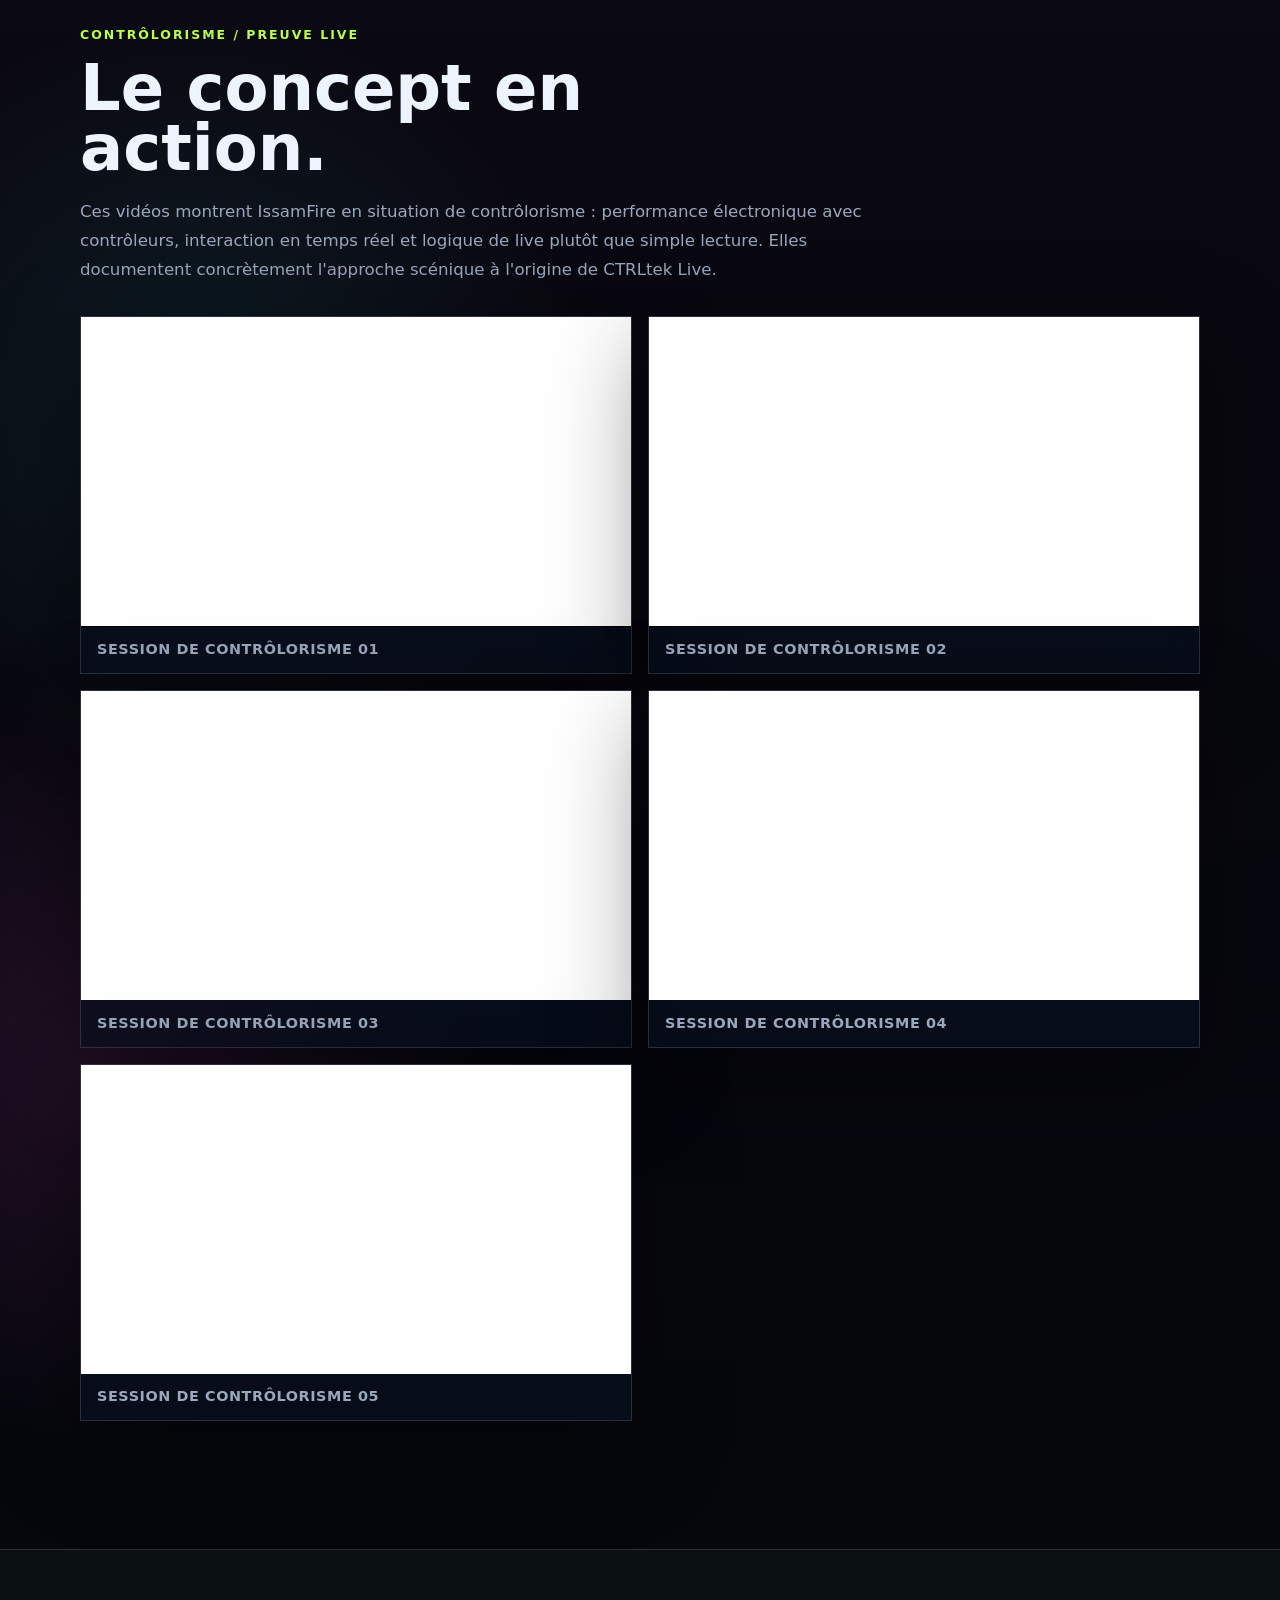
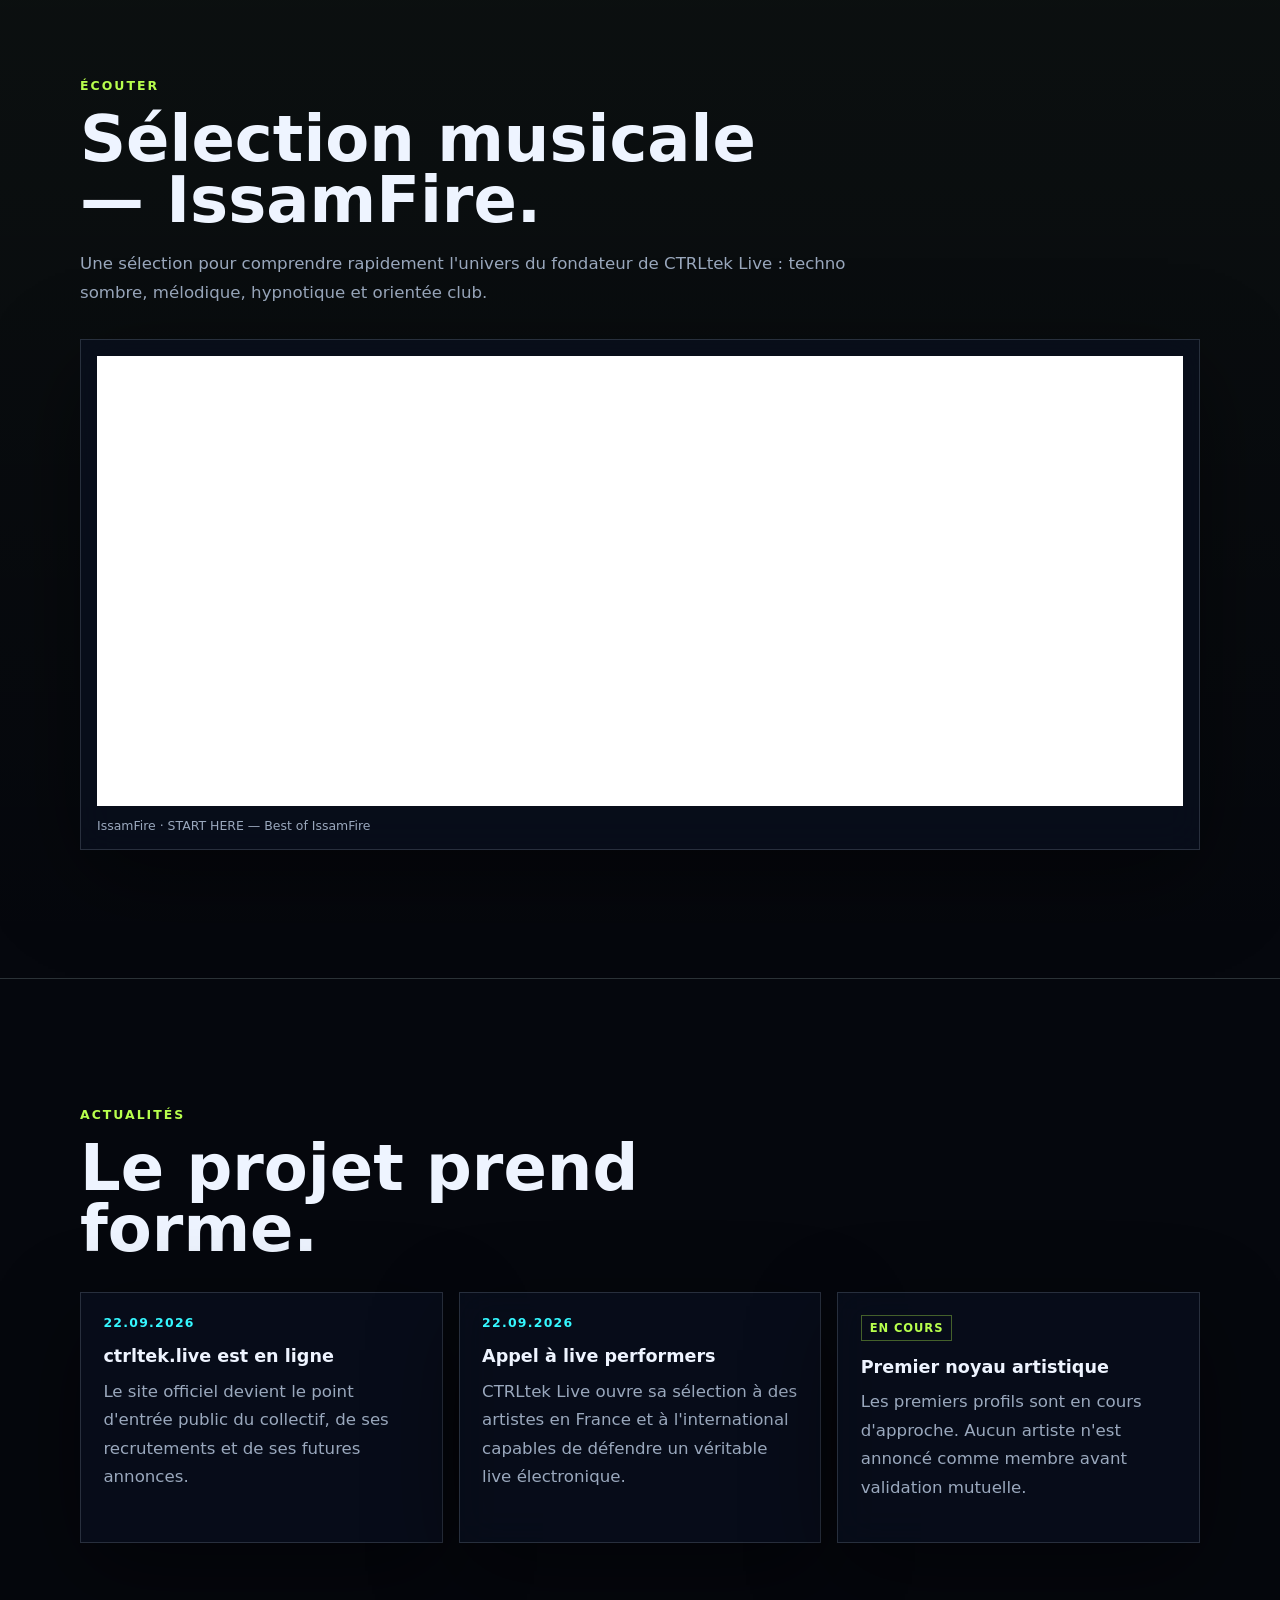
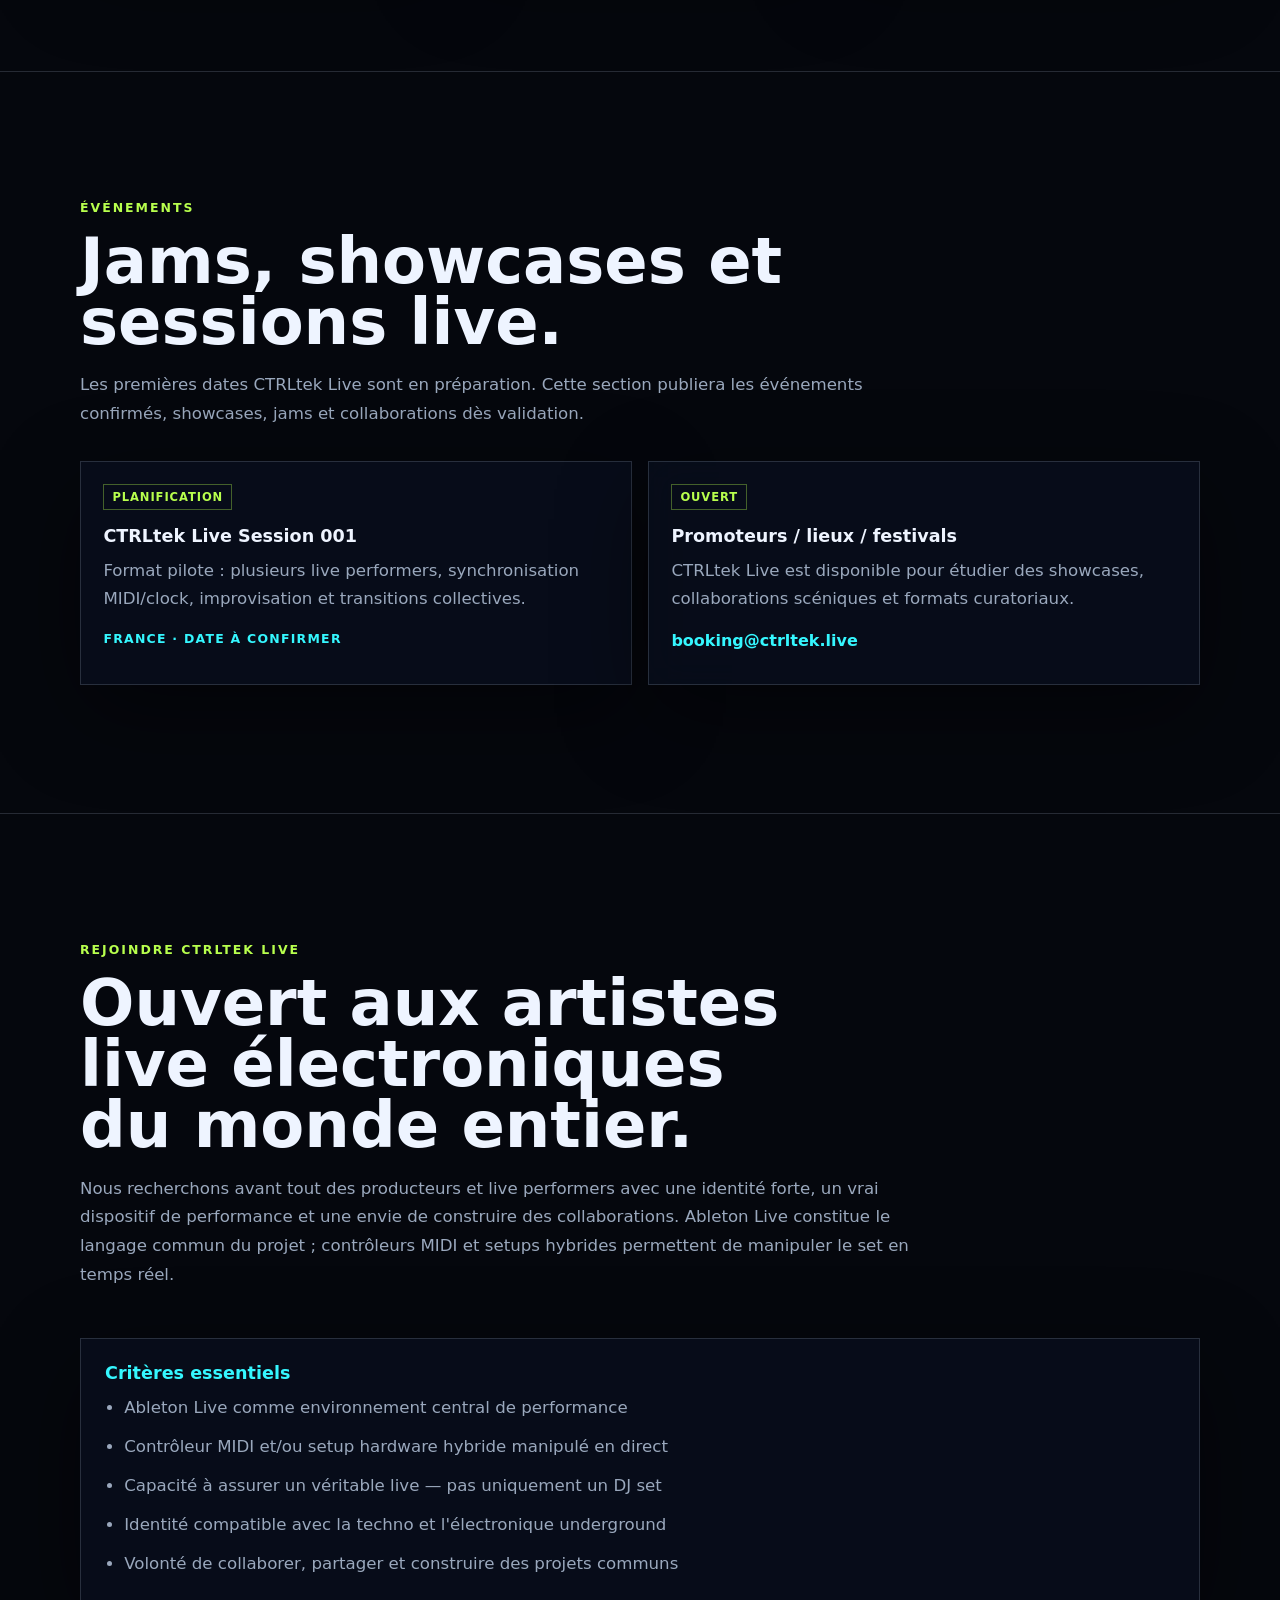
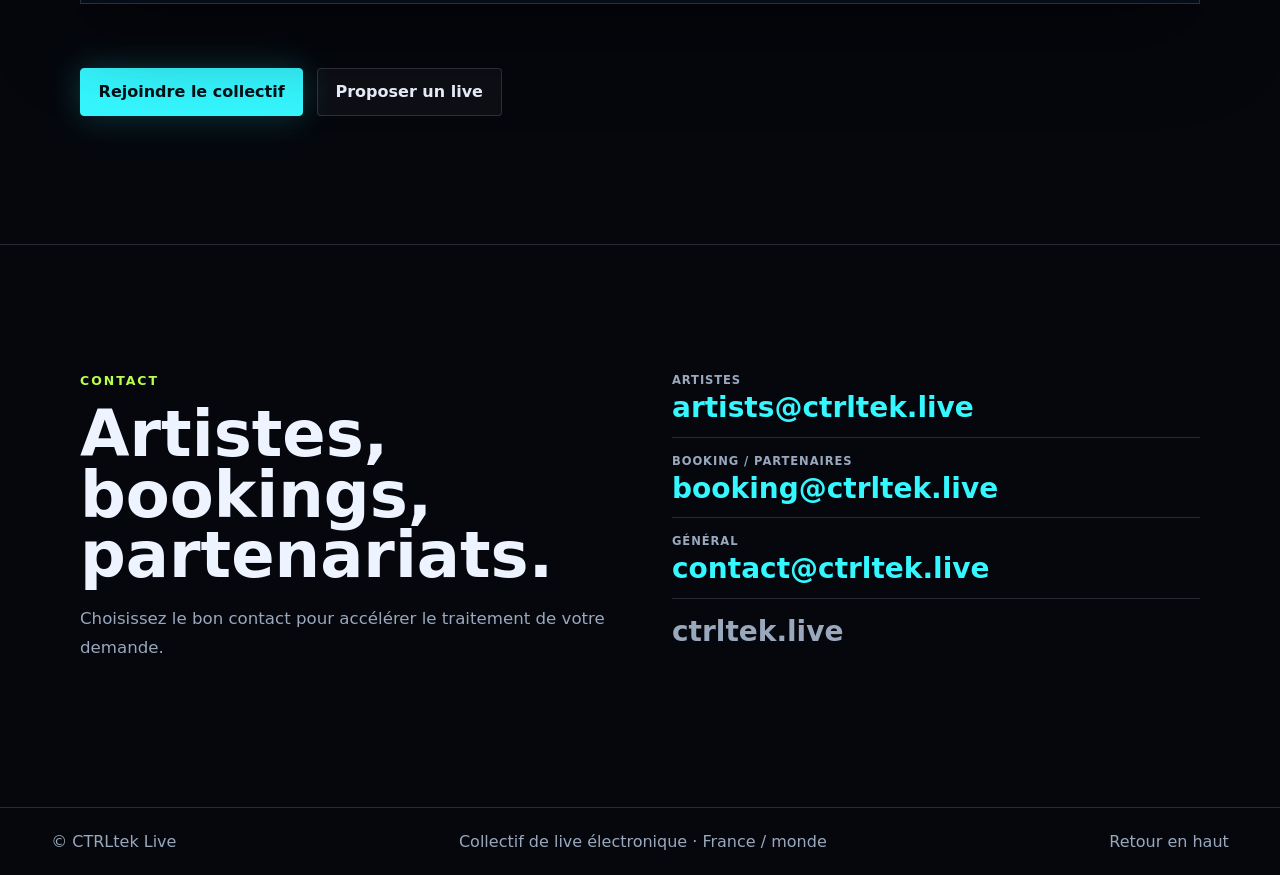
==== commit 251e3bc1: "Redirect root to French version" ====
--- a/index.html
+++ b/index.html
@@ -3,372 +3,22 @@
   <head>
     <meta charset="utf-8" />
     <meta name="viewport" content="width=device-width, initial-scale=1" />
-    <title>CTRLtek Live | International Live Electronic Collective</title>
-    <meta
-      name="description"
-      content="CTRLtek Live est un collectif international d'artistes électroniques live fondé par IssamFire : Ableton Live, contrôleurs MIDI, machines et performances hybrides."
-    />
+    <title>CTRLtek Live | Collectif international de live électronique</title>
+    <meta name="description" content="CTRLtek Live est un collectif international d'artistes électroniques live fondé par IssamFire : Ableton Live, contrôleurs MIDI, machines et performances hybrides." />
+    <meta http-equiv="refresh" content="0; url=/fr/" />
     <meta property="og:title" content="CTRLtek Live" />
-    <meta
-      property="og:description"
-      content="International live electronic collective — Ableton Live, MIDI controllers, machines and hybrid performance."
-    />
+    <meta property="og:description" content="Collectif international de live électronique — Ableton Live, contrôleurs MIDI, machines et performances hybrides." />
     <meta property="og:type" content="website" />
-    <meta property="og:url" content="https://ctrltek.live" />
+    <meta property="og:url" content="https://ctrltek.live/" />
     <meta name="theme-color" content="#05070d" />
-    <link rel="stylesheet" href="styles.css" />
-    <style>
-      .hero::before { display: none; }
-      .hero-logo-main {
-        display: block;
-        width: min(100%, 38rem);
-        height: auto;
-        margin: 0 0 1.5rem;
-        filter: drop-shadow(0 0 34px rgba(53, 247, 255, 0.24)) drop-shadow(0 0 58px rgba(143, 79, 255, 0.16));
-      }
-      .hero .live-panel {
-        align-self: center;
-        margin-top: 0;
-      }
-      .sr-only {
-        position: absolute;
-        width: 1px;
-        height: 1px;
-        padding: 0;
-        margin: -1px;
-        overflow: hidden;
-        clip: rect(0, 0, 0, 0);
-        white-space: nowrap;
-        border: 0;
-      }
-      @media (max-width: 820px) {
-        .hero-logo-main {
-          width: min(82vw, 26rem);
-          margin-bottom: 1.25rem;
-        }
-      }
-    </style>
+    <link rel="canonical" href="https://ctrltek.live/fr/" />
+    <link rel="alternate" hreflang="fr" href="https://ctrltek.live/fr/" />
+    <link rel="alternate" hreflang="en" href="https://ctrltek.live/en/" />
+    <link rel="alternate" hreflang="x-default" href="https://ctrltek.live/fr/" />
+    <script>window.location.replace("/fr/");</script>
   </head>
   <body>
-    <header class="site-header" aria-label="Navigation principale">
-      <a class="brand" href="#accueil" aria-label="CTRLtek Live accueil">
-        <span class="brand-mark">CTRL</span><span>tek Live</span>
-      </a>
-      <nav>
-        <a href="#concept">Concept</a>
-        <a href="#founder">Founder</a>
-        <a href="#controllerism">Controllerism</a>
-        <a href="#listen">Listen</a>
-        <a href="#news">News</a>
-        <a href="#events">Events</a>
-        <a href="#rejoindre">Join</a>
-        <a href="#contact">Contact</a>
-      </nav>
-    </header>
-
-    <main>
-      <section id="accueil" class="hero section-band">
-        <div class="hero-grid" aria-hidden="true"></div>
-        <div class="signal-orbit signal-one"></div>
-        <div class="signal-orbit signal-two"></div>
-        <div class="hero-content">
-          <p class="eyebrow">International live electronic collective</p>
-          <h1 class="sr-only">CTRLtek Live</h1>
-          <img
-            class="hero-logo-main"
-            src="assets/ctrltek-live-logo.webp"
-            alt="CTRLtek Live"
-            width="1024"
-            height="1024"
-          />
-          <p class="hero-copy">
-            Un collectif d'artistes électroniques construit autour du vrai live :
-            Ableton Live, contrôleurs MIDI, machines, improvisation et setups hybrides.
-          </p>
-          <div class="hero-actions">
-            <a class="button primary" href="#rejoindre">Rejoindre le collectif</a>
-            <a class="button ghost" href="#listen">Écouter</a>
-            <a class="button ghost" href="mailto:booking@ctrltek.live?subject=Booking%20%2F%20partenariat%20-%20CTRLtek%20Live">Booking / partenariat</a>
-          </div>
-        </div>
-        <aside class="live-panel" aria-label="Signal CTRLtek Live">
-          <div class="panel-row">
-            <span>Mode</span>
-            <strong>Live performance</strong>
-          </div>
-          <div class="panel-row">
-            <span>Core</span>
-            <strong>Ableton + MIDI</strong>
-          </div>
-          <div class="panel-row">
-            <span>Reach</span>
-            <strong>France + Worldwide</strong>
-          </div>
-          <div class="panel-row">
-            <span>Status</span>
-            <strong>Open for artists & partners</strong>
-          </div>
-          <div class="meter" aria-hidden="true"><span></span></div>
-        </aside>
-      </section>
-
-      <section id="concept" class="section-band concept">
-        <div class="section-inner">
-          <p class="eyebrow">Concept</p>
-          <h2>Un réseau de live performers, pas un simple roster de DJs.</h2>
-          <div class="split">
-            <p>
-              CTRLtek Live fédère des artistes capables de transformer leur production
-              électronique en performance : clips, instruments, séquences, effets,
-              machines et improvisation sont manipulés en temps réel.
-            </p>
-            <p>
-              Le projet est ouvert à la France et à l'international. La sélection repose
-              sur l'identité artistique, le niveau de performance, la maîtrise du live et
-              l'envie de collaborer — pas sur la localisation géographique.
-            </p>
-          </div>
-          <div class="principles">
-            <article>
-              <span>01</span>
-              <h3>Live d'abord</h3>
-              <p>Ableton Live comme environnement central, avec contrôleurs MIDI, instruments et/ou hardware hybride.</p>
-            </article>
-            <article>
-              <span>02</span>
-              <h3>Identité forte</h3>
-              <p>Techno et électronique underground : sombre, hypnotique, industrielle, mélodique, warehouse et expérimentale.</p>
-            </article>
-            <article>
-              <span>03</span>
-              <h3>Collaboration réelle</h3>
-              <p>Jams, lives communs, remixes, compilations, showcases, échanges de workflow et opportunités de booking.</p>
-            </article>
-          </div>
-        </div>
-      </section>
-
-      <section id="founder" class="section-band founder">
-        <div class="section-inner founder-layout">
-          <div class="founder-copy">
-            <p class="eyebrow">Founder</p>
-            <h2>IssamFire</h2>
-            <p>
-              IssamFire est producteur, DJ et live performer basé à Toulouse, en France.
-              Son univers explore les facettes mélodiques, sombres, industrielles et
-              hypnotiques de la techno, entre tension cinématique, énergie warehouse et
-              construction progressive du groove.
-            </p>
-            <p>
-              Son catalogue comprend notamment des sorties chez <strong>G-Mafia Records</strong>
-              et <strong>BeatCode</strong>. Sur scène et en studio, son approche repose sur
-              <strong>Ableton Live</strong>, Maschine, contrôleurs MIDI et machines, avec une
-              logique de performance plutôt que de simple lecture de morceaux.
-            </p>
-            <p>
-              Avec CTRLtek Live, il développe un cadre commun pour connecter des artistes
-              live compatibles, créer des collaborations et bâtir progressivement une
-              identité scénique capable de circuler en France comme à l'international.
-            </p>
-            <div class="credibility-grid" aria-label="Repères IssamFire">
-              <div><strong>Base</strong><span>Toulouse, France</span></div>
-              <div><strong>Focus</strong><span>Techno / Electronic Live</span></div>
-              <div><strong>Workflow</strong><span>Ableton Live + MIDI + Hardware</span></div>
-              <div><strong>Labels</strong><span>G-Mafia Records · BeatCode</span></div>
-            </div>
-          </div>
-          <figure class="founder-card">
-            <img
-              src="assets/issamfire-founder.webp"
-              alt="IssamFire en performance live avec son contrôleur et son ordinateur"
-              width="1800"
-              height="1200"
-              loading="lazy"
-            />
-            <figcaption class="founder-caption">
-              <span class="role">Founder / Live direction</span>
-              <strong>IssamFire</strong>
-              <p>
-                Vision artistique, architecture des performances, sélection des profils
-                et développement du projet.
-              </p>
-            </figcaption>
-          </figure>
-        </div>
-      </section>
-
-      <section id="controllerism" class="section-band controllerism">
-        <div class="section-inner">
-          <p class="eyebrow">Controllerism / Live proof</p>
-          <h2>Le concept en action.</h2>
-          <p class="wide-copy">
-            Ces vidéos montrent IssamFire en situation de contrôlorisme : performance électronique
-            avec contrôleurs, interaction en temps réel et logique de live plutôt que simple lecture.
-            Elles documentent concrètement l'approche scénique à l'origine de CTRLtek Live.
-          </p>
-          <div class="video-grid">
-            <article class="video-card">
-              <div class="video-embed">
-                <iframe src="https://www.youtube-nocookie.com/embed/8G5W0aqBGls" title="IssamFire — Controllerism live video 1" loading="lazy" allow="accelerometer; autoplay; clipboard-write; encrypted-media; gyroscope; picture-in-picture; web-share" allowfullscreen></iframe>
-              </div>
-              <p>Controllerism session 01</p>
-            </article>
-            <article class="video-card">
-              <div class="video-embed">
-                <iframe src="https://www.youtube-nocookie.com/embed/xdk3ooWWmMA" title="IssamFire — Controllerism live video 2" loading="lazy" allow="accelerometer; autoplay; clipboard-write; encrypted-media; gyroscope; picture-in-picture; web-share" allowfullscreen></iframe>
-              </div>
-              <p>Controllerism session 02</p>
-            </article>
-            <article class="video-card">
-              <div class="video-embed">
-                <iframe src="https://www.youtube-nocookie.com/embed/lLvJ8DbvqvQ" title="IssamFire — Controllerism live video 3" loading="lazy" allow="accelerometer; autoplay; clipboard-write; encrypted-media; gyroscope; picture-in-picture; web-share" allowfullscreen></iframe>
-              </div>
-              <p>Controllerism session 03</p>
-            </article>
-            <article class="video-card">
-              <div class="video-embed">
-                <iframe src="https://www.youtube-nocookie.com/embed/Nlu8y0xRg7E" title="IssamFire — Controllerism live video 4" loading="lazy" allow="accelerometer; autoplay; clipboard-write; encrypted-media; gyroscope; picture-in-picture; web-share" allowfullscreen></iframe>
-              </div>
-              <p>Controllerism session 04</p>
-            </article>
-            <article class="video-card">
-              <div class="video-embed">
-                <iframe src="https://www.youtube-nocookie.com/embed/BdU7IZugiAw" title="IssamFire — Controllerism live video 5" loading="lazy" allow="accelerometer; autoplay; clipboard-write; encrypted-media; gyroscope; picture-in-picture; web-share" allowfullscreen></iframe>
-              </div>
-              <p>Controllerism session 05</p>
-            </article>
-          </div>
-        </div>
-      </section>
-
-      <section id="listen" class="section-band listen">
-        <div class="section-inner">
-          <p class="eyebrow">Listen</p>
-          <h2>Selected music — IssamFire.</h2>
-          <p class="wide-copy">
-            Une sélection pour comprendre rapidement l'univers du fondateur de CTRLtek Live :
-            techno sombre, mélodique, hypnotique et orientée club.
-          </p>
-          <div class="soundcloud-frame">
-            <iframe
-              width="100%"
-              height="450"
-              scrolling="no"
-              frameborder="no"
-              allow="autoplay; encrypted-media"
-              title="START HERE — Best of IssamFire sur SoundCloud"
-              src="https://w.soundcloud.com/player/?url=https%3A//api.soundcloud.com/playlists/soundcloud%253Aplaylists%253A2248486841&color=%23ff5500&auto_play=false&hide_related=false&show_comments=true&show_user=true&show_reposts=false&show_teaser=true"
-            ></iframe>
-            <div class="soundcloud-credit">
-              <a href="https://soundcloud.com/issamfire" title="IssamFire" target="_blank" rel="noreferrer">IssamFire</a>
-              <span> · </span>
-              <a href="https://soundcloud.com/issamfire/sets/start-here-best-of-issamfire" title="START HERE — Best of IssamFire" target="_blank" rel="noreferrer">START HERE — Best of IssamFire</a>
-            </div>
-          </div>
-        </div>
-      </section>
-
-      <section id="news" class="section-band news">
-        <div class="section-inner">
-          <p class="eyebrow">News</p>
-          <h2>Le projet prend forme.</h2>
-          <div class="news-grid">
-            <article class="content-card">
-              <time datetime="2026-09-22">22.09.2026</time>
-              <h3>ctrltek.live est en ligne</h3>
-              <p>Le site officiel devient le point d'entrée public du collectif, de ses recrutements et de ses futures annonces.</p>
-            </article>
-            <article class="content-card">
-              <time datetime="2026-09-22">22.09.2026</time>
-              <h3>Appel à live performers</h3>
-              <p>CTRLtek Live ouvre sa sélection à des artistes en France et à l'international capables de défendre un véritable live électronique.</p>
-            </article>
-            <article class="content-card">
-              <span class="status-pill">In progress</span>
-              <h3>Premier noyau artistique</h3>
-              <p>Les premiers profils sont en cours d'approche. Aucun artiste n'est annoncé comme membre avant validation mutuelle.</p>
-            </article>
-          </div>
-        </div>
-      </section>
-
-      <section id="events" class="section-band events">
-        <div class="section-inner">
-          <p class="eyebrow">Events</p>
-          <h2>Jams, showcases & live sessions.</h2>
-          <p class="wide-copy">
-            Les premières dates CTRLtek Live sont en préparation. Cette section publiera
-            les événements confirmés, showcases, jams et collaborations dès validation.
-          </p>
-          <div class="event-grid">
-            <article class="content-card event-card">
-              <span class="status-pill">Planning</span>
-              <h3>CTRLtek Live Session 001</h3>
-              <p>Format pilote : plusieurs live performers, synchronisation MIDI/clock, improvisation et transitions collectives.</p>
-              <span class="event-meta">France · date à confirmer</span>
-            </article>
-            <article class="content-card event-card">
-              <span class="status-pill">Open</span>
-              <h3>Promoters / venues / festivals</h3>
-              <p>CTRLtek Live est disponible pour étudier des showcases, collaborations scéniques et formats curatoriaux.</p>
-              <a class="text-link" href="mailto:booking@ctrltek.live?subject=Booking%20%2F%20partenariat%20-%20CTRLtek%20Live">booking@ctrltek.live</a>
-            </article>
-          </div>
-        </div>
-      </section>
-
-      <section id="rejoindre" class="section-band join">
-        <div class="section-inner join-layout">
-          <div>
-            <p class="eyebrow">Join CTRLtek Live</p>
-            <h2>Open to live electronic artists worldwide.</h2>
-            <p class="wide-copy">
-              Nous recherchons avant tout des producteurs et live performers avec une
-              identité forte, un vrai dispositif de performance et une envie de construire
-              des collaborations. Ableton Live constitue le langage commun du projet ;
-              contrôleurs MIDI et setups hybrides permettent de manipuler le set en temps réel.
-            </p>
-          </div>
-          <div class="criteria-card">
-            <h3>Critères essentiels</h3>
-            <ul>
-              <li>Ableton Live comme environnement central de performance</li>
-              <li>Contrôleur MIDI et/ou setup hardware hybride manipulé en direct</li>
-              <li>Capacité à assurer un véritable live — pas uniquement un DJ set</li>
-              <li>Identité compatible avec la techno et l'électronique underground</li>
-              <li>Volonté de collaborer, partager et construire des projets communs</li>
-            </ul>
-          </div>
-          <div class="join-actions">
-            <a class="button primary" href="mailto:artists@ctrltek.live?subject=Candidature%20artiste%20-%20CTRLtek%20Live&body=Bonjour%20CTRLtek%20Live%2C%0A%0AJe%20souhaite%20proposer%20mon%20profil.%0A%0ANom%20d%27artiste%20%3A%0APays%20%2F%20ville%20%3A%0AStyle%20%3A%0ASetup%20live%20%3A%0ALiens%20live%20%2F%20musique%20%3A%0A%0AMerci.">Rejoindre le collectif</a>
-            <a class="button ghost" href="mailto:artists@ctrltek.live?subject=Proposition%20de%20live%20-%20CTRLtek%20Live&body=Bonjour%20CTRLtek%20Live%2C%0A%0AJe%20souhaite%20proposer%20un%20live%20ou%20une%20collaboration.%0A%0AProjet%20%3A%0AFormat%20%3A%0ASetup%20%3A%0ALiens%20%3A%0A%0AMerci.">Proposer un live</a>
-          </div>
-        </div>
-      </section>
-
-      <section id="contact" class="section-band contact">
-        <div class="section-inner contact-layout">
-          <div>
-            <p class="eyebrow">Contact</p>
-            <h2>Artists, bookings, partnerships.</h2>
-            <p class="wide-copy">Choisissez le bon contact pour accélérer le traitement de votre demande.</p>
-          </div>
-          <div class="contact-lines">
-            <a href="mailto:artists@ctrltek.live?subject=Artiste%20-%20CTRLtek%20Live"><span>Artists</span>artists@ctrltek.live</a>
-            <a href="mailto:booking@ctrltek.live?subject=Booking%20%2F%20partenariat%20-%20CTRLtek%20Live"><span>Booking / partners</span>booking@ctrltek.live</a>
-            <a href="mailto:contact@ctrltek.live?subject=Contact%20-%20CTRLtek%20Live"><span>General</span>contact@ctrltek.live</a>
-            <span class="domain-line">ctrltek.live</span>
-          </div>
-        </div>
-      </section>
-    </main>
-
-    <footer>
-      <span>© <span id="year"></span> CTRLtek Live</span>
-      <span>Live electronic collective · France / Worldwide</span>
-      <a href="#accueil">Retour en haut</a>
-    </footer>
-
-    <script src="script.js"></script>
+    <p><a href="/fr/">Accéder à la version française de CTRLtek Live</a></p>
+    <p><a href="/en/">Open the English version of CTRLtek Live</a></p>
   </body>
 </html>
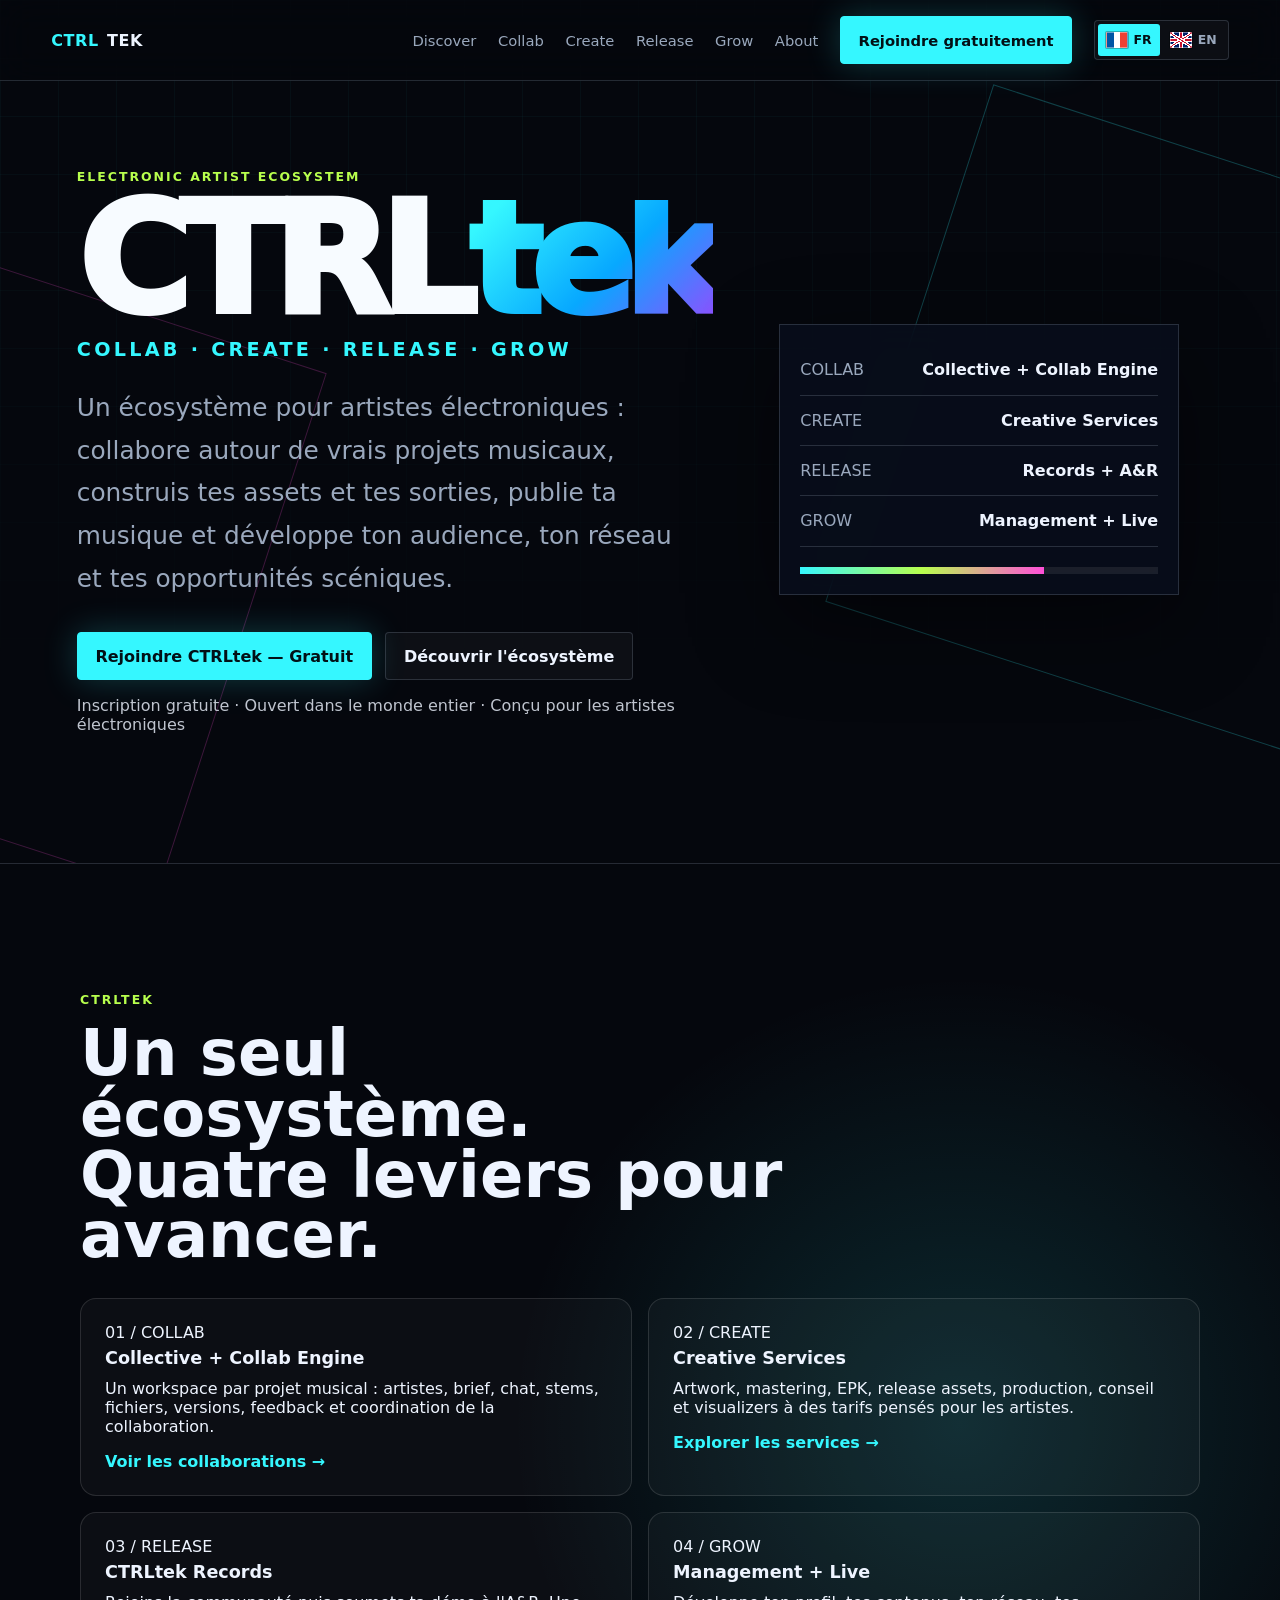
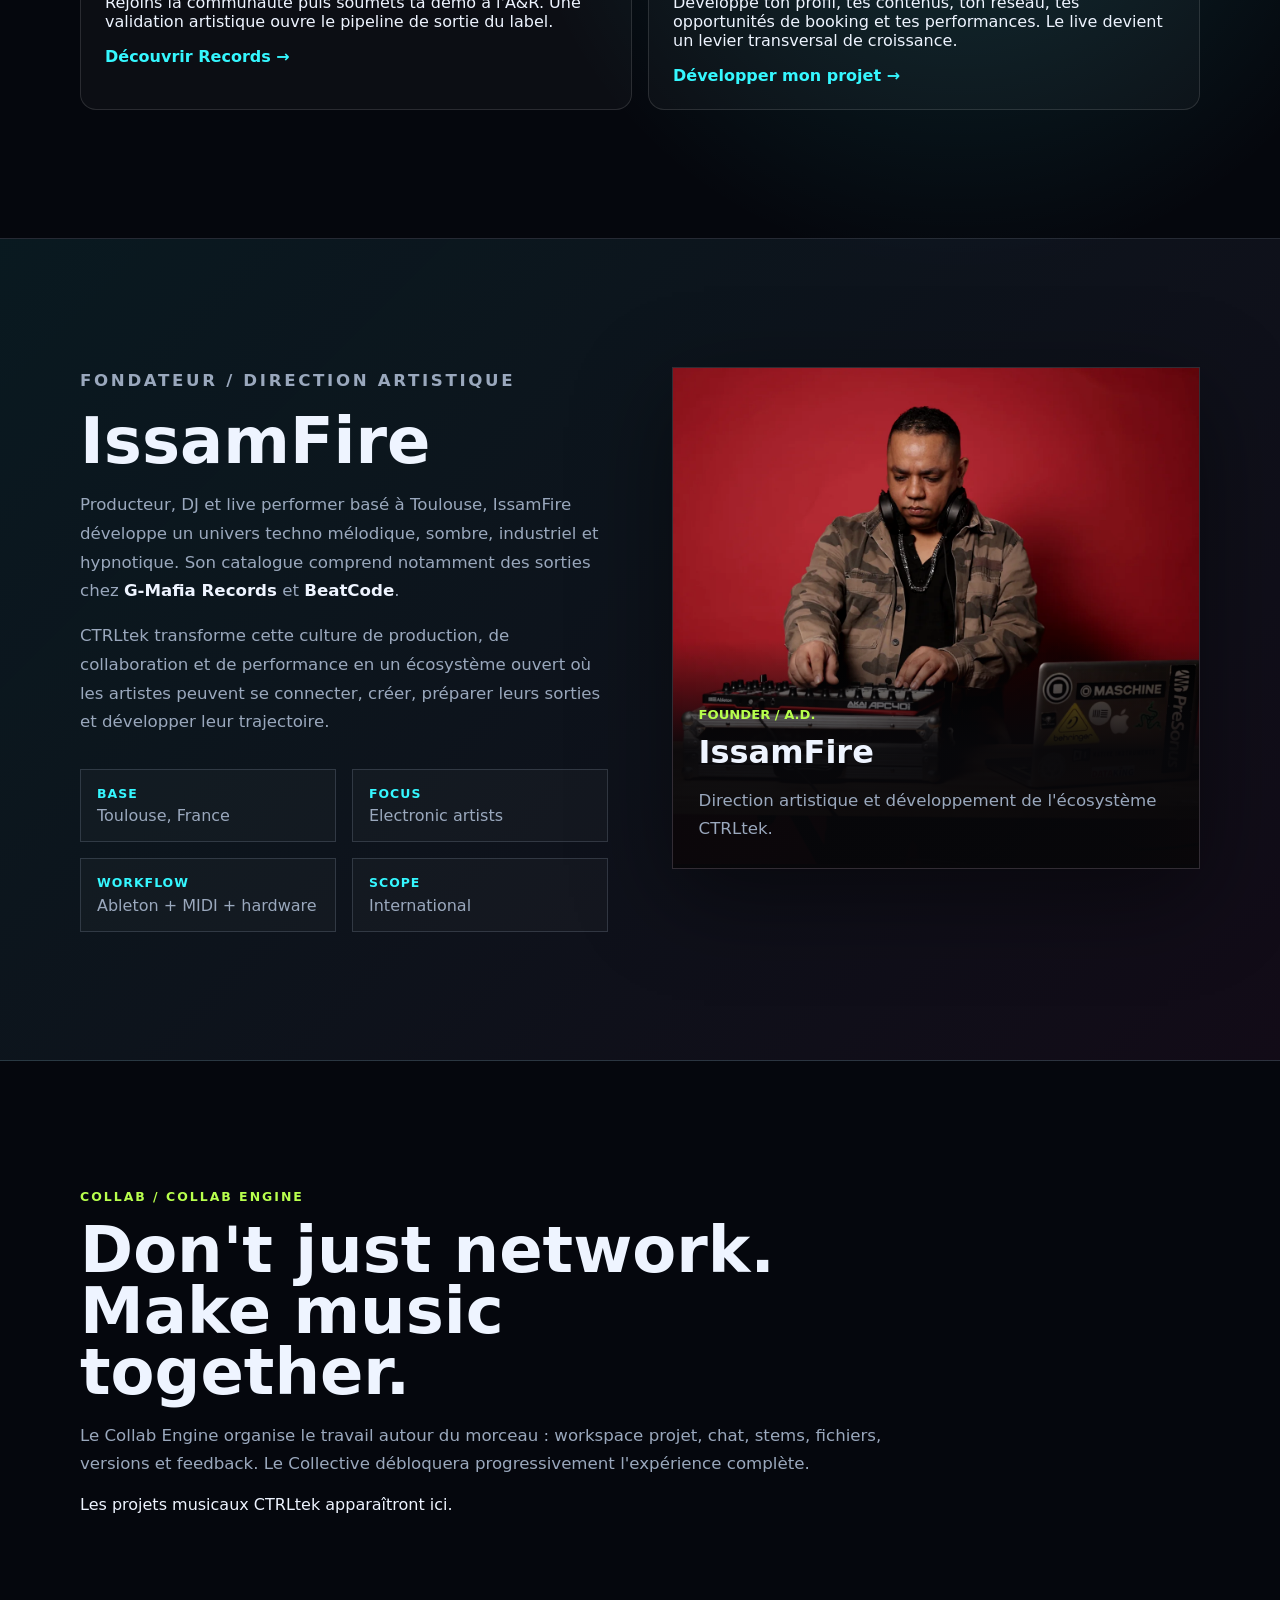
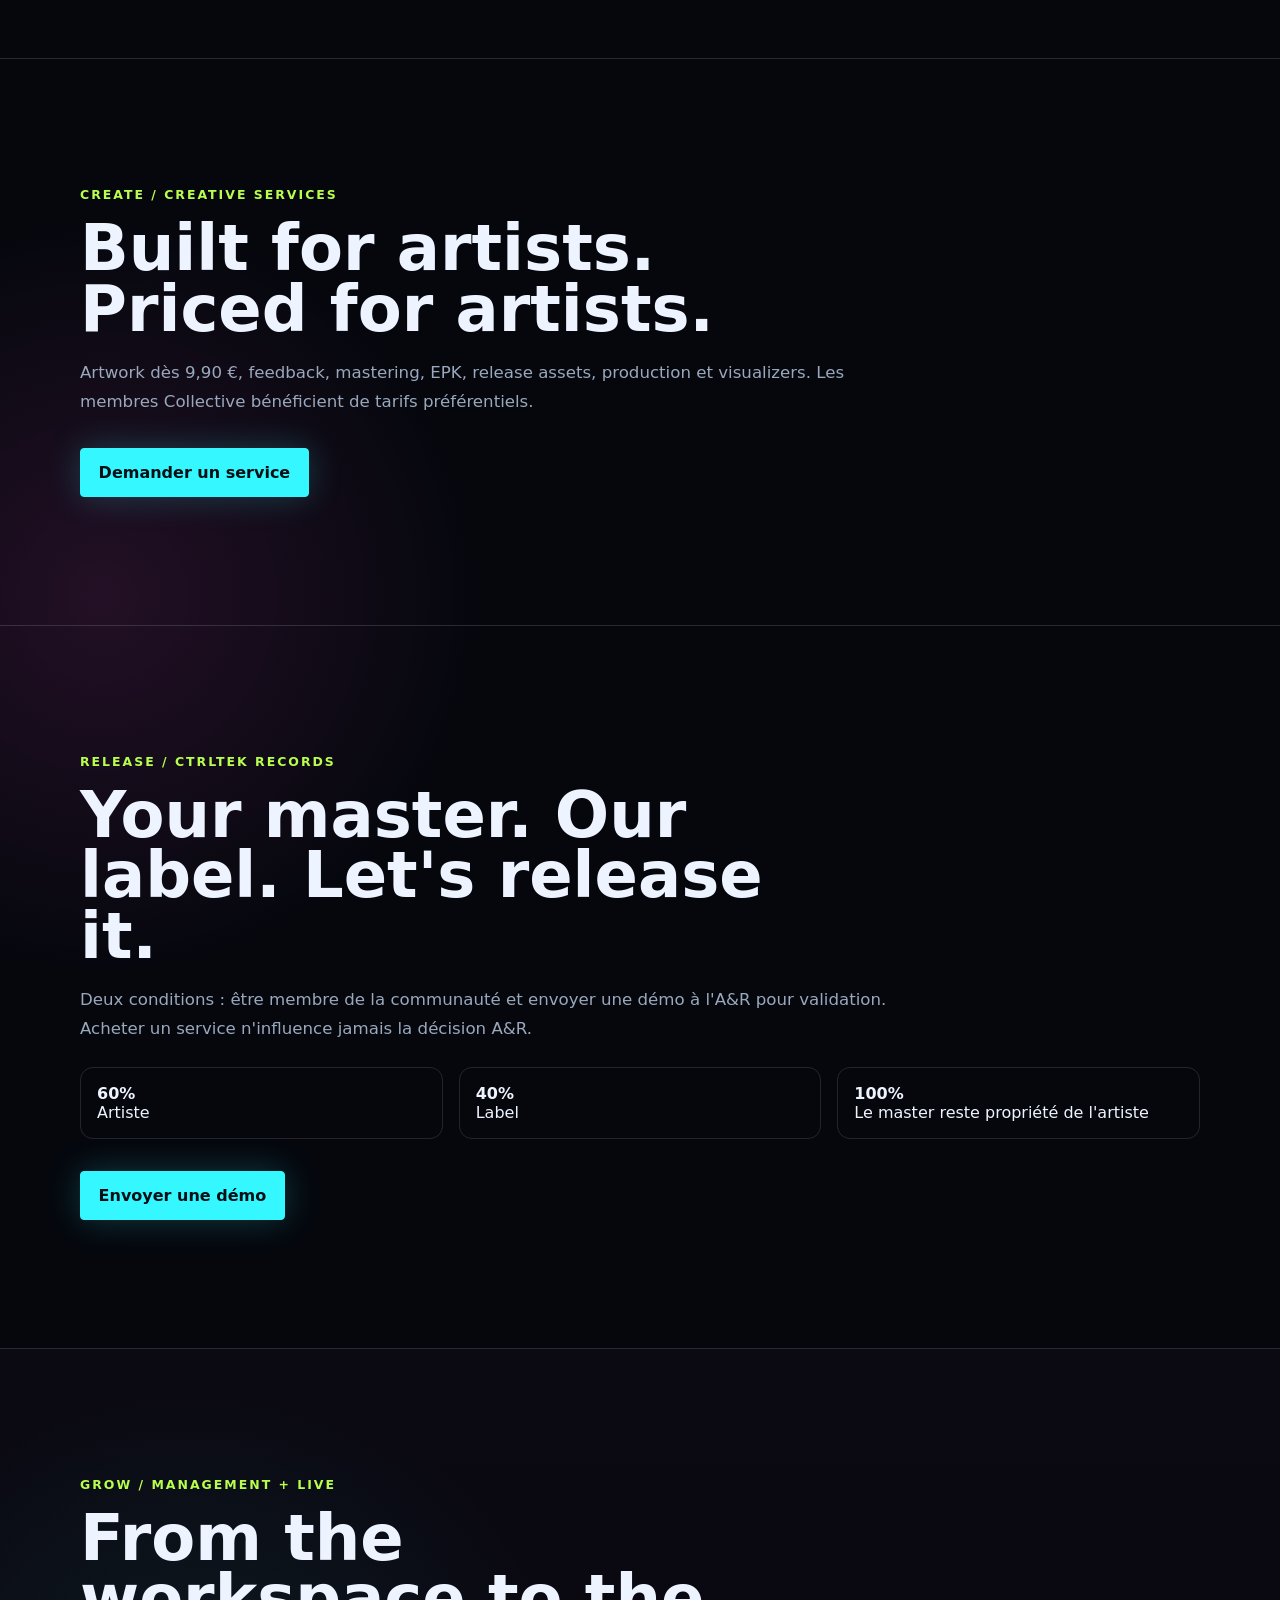
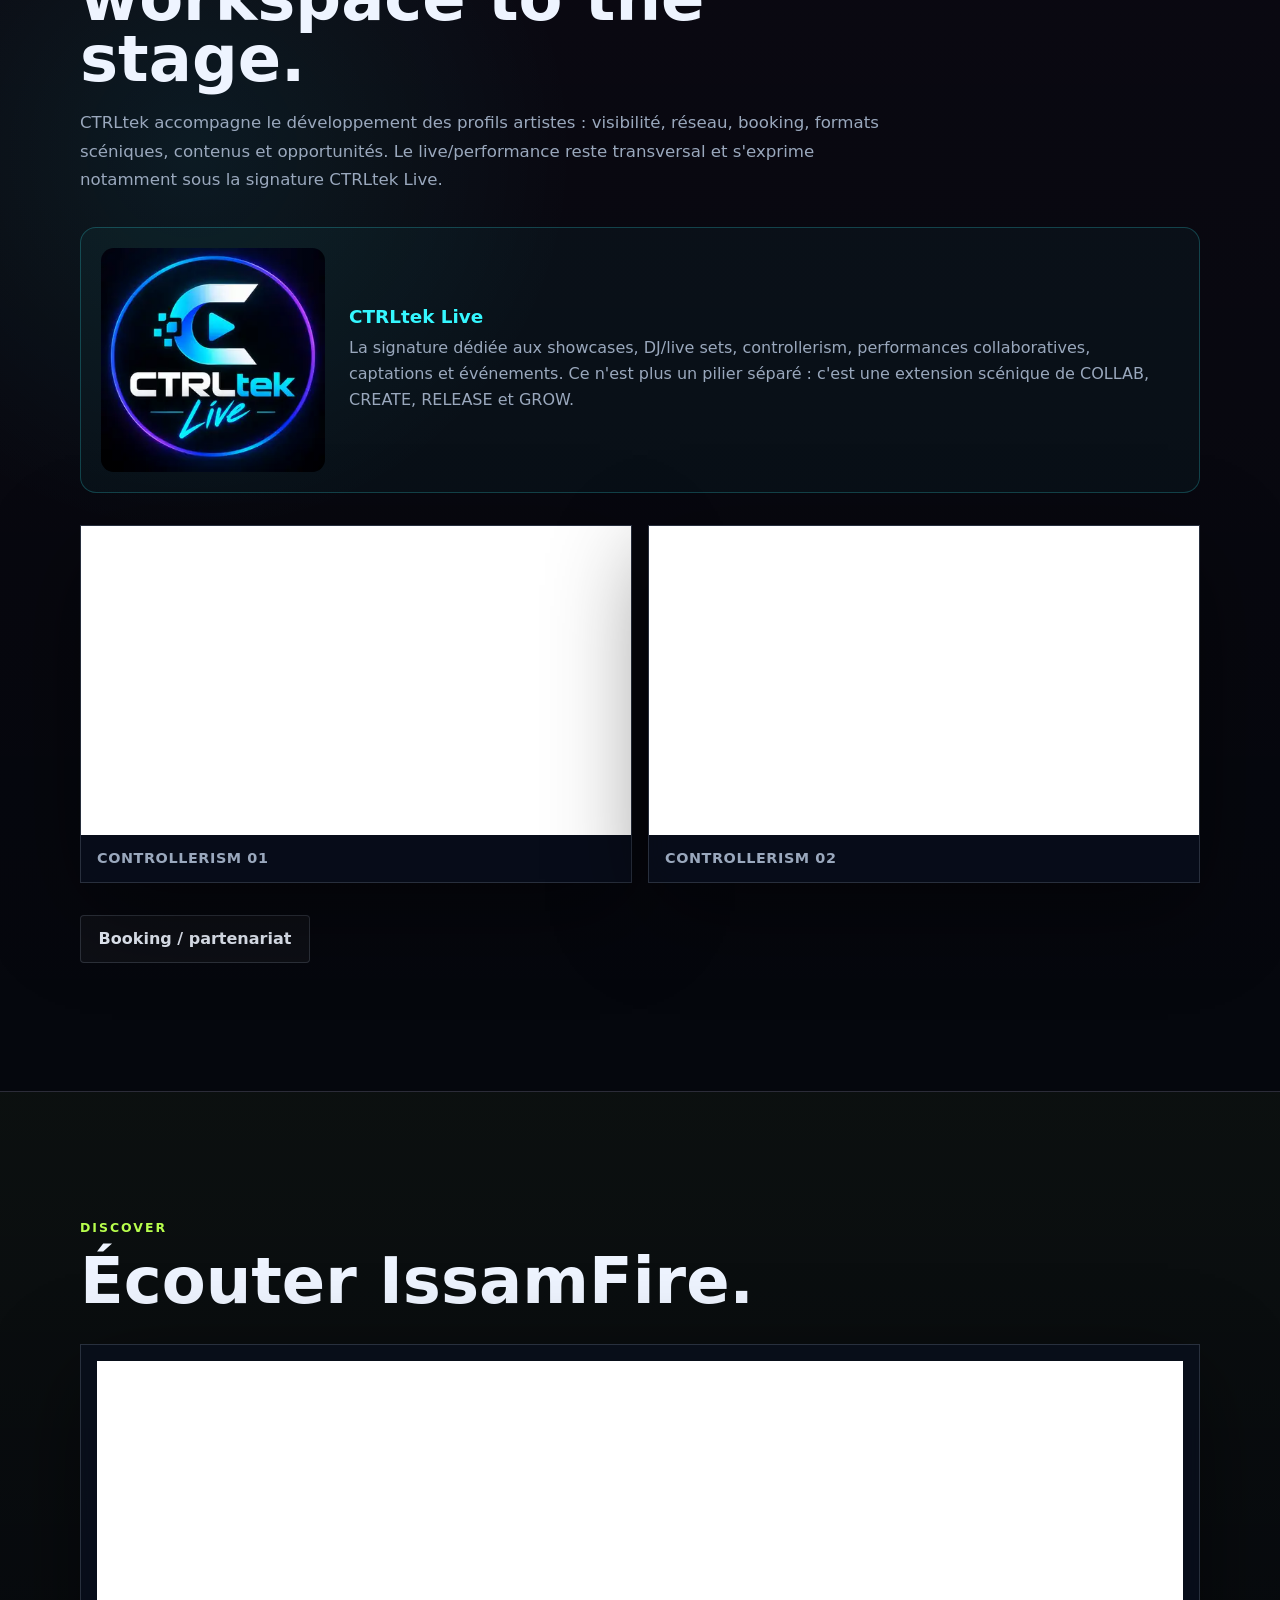
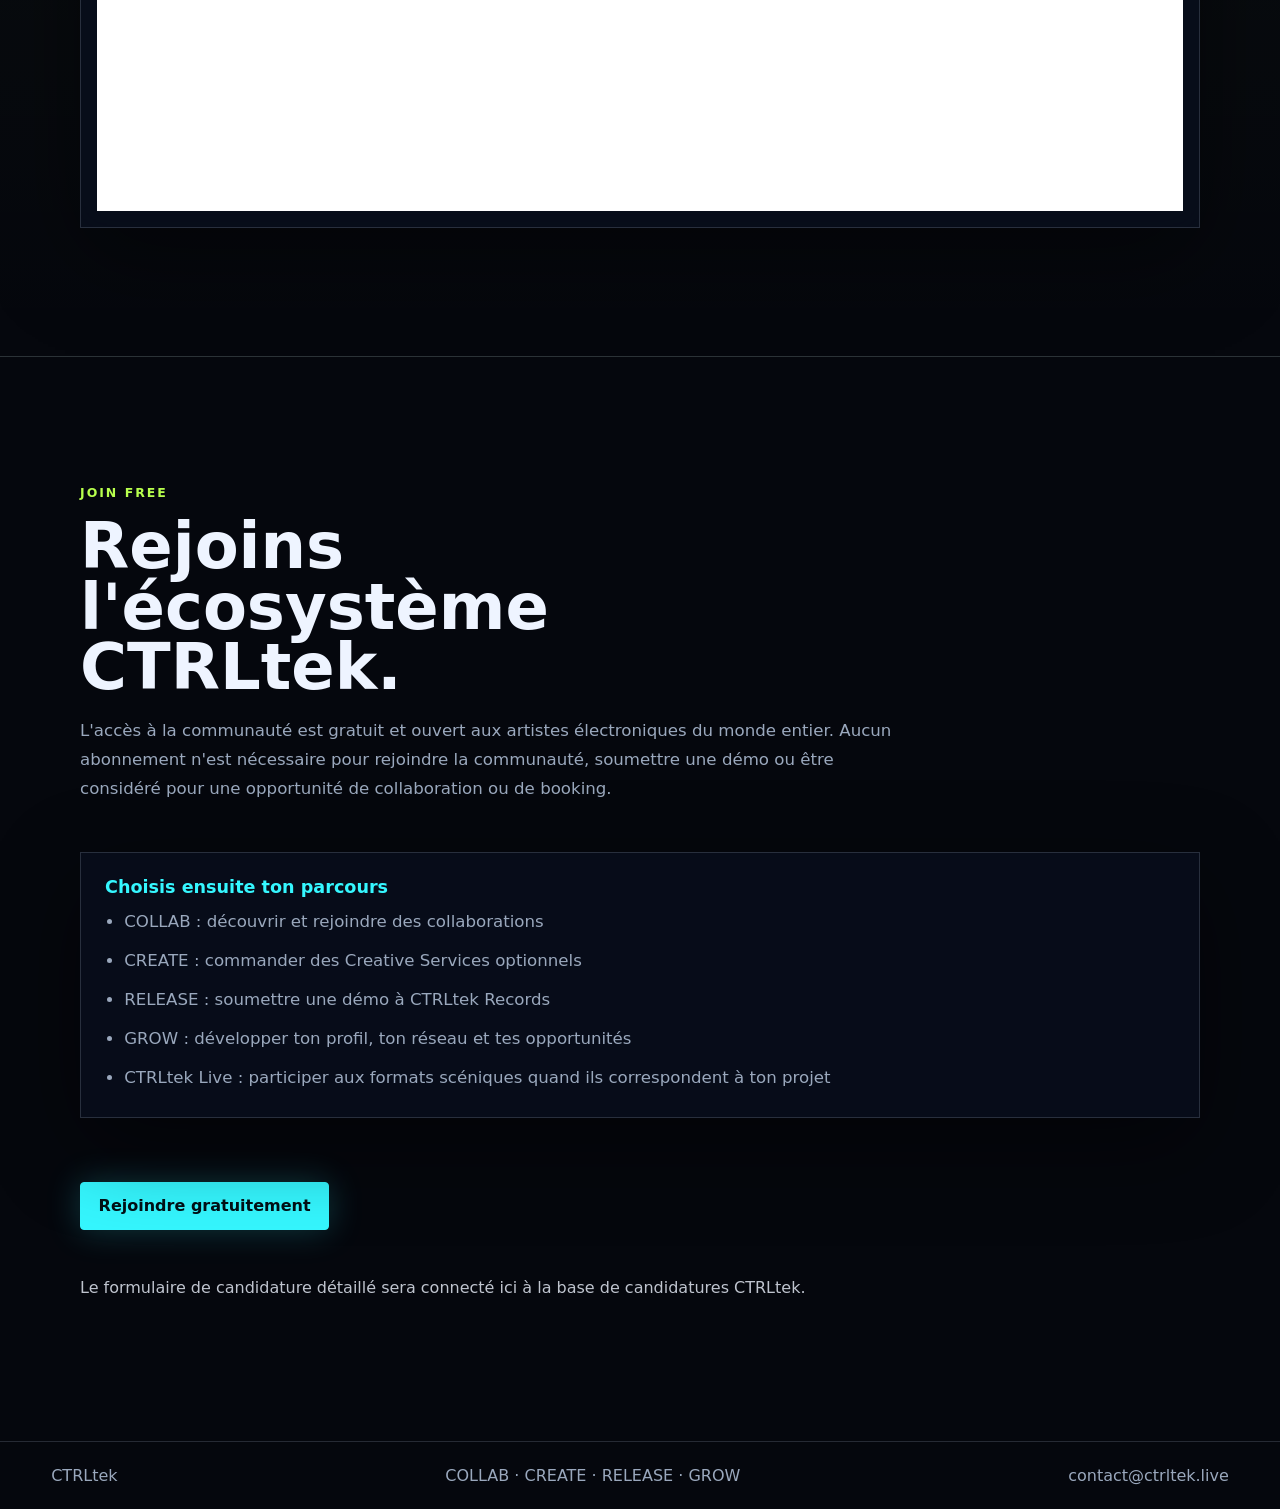
==== commit 2c06bbbc: "Update root metadata for CTRLtek master brand" ====
--- a/index.html
+++ b/index.html
@@ -3,11 +3,11 @@
   <head>
     <meta charset="utf-8" />
     <meta name="viewport" content="width=device-width, initial-scale=1" />
-    <title>CTRLtek Live | Collectif international de live électronique</title>
-    <meta name="description" content="CTRLtek Live est un collectif international d'artistes électroniques live fondé par IssamFire : Ableton Live, contrôleurs MIDI, machines et performances hybrides." />
+    <title>CTRLtek | COLLAB · CREATE · RELEASE · GROW</title>
+    <meta name="description" content="CTRLtek est un écosystème international pour artistes électroniques : collaborations, services créatifs, sorties, management et opportunités live." />
     <meta http-equiv="refresh" content="0; url=/fr/" />
-    <meta property="og:title" content="CTRLtek Live" />
-    <meta property="og:description" content="Collectif international de live électronique — Ableton Live, contrôleurs MIDI, machines et performances hybrides." />
+    <meta property="og:title" content="CTRLtek" />
+    <meta property="og:description" content="COLLAB · CREATE · RELEASE · GROW — l'écosystème pour artistes électroniques." />
     <meta property="og:type" content="website" />
     <meta property="og:url" content="https://ctrltek.live/" />
     <meta name="theme-color" content="#05070d" />
@@ -18,7 +18,7 @@
     <script>window.location.replace("/fr/");</script>
   </head>
   <body>
-    <p><a href="/fr/">Accéder à la version française de CTRLtek Live</a></p>
-    <p><a href="/en/">Open the English version of CTRLtek Live</a></p>
+    <p><a href="/fr/">Accéder à la version française de CTRLtek</a></p>
+    <p><a href="/en/">Open the English version of CTRLtek</a></p>
   </body>
 </html>
